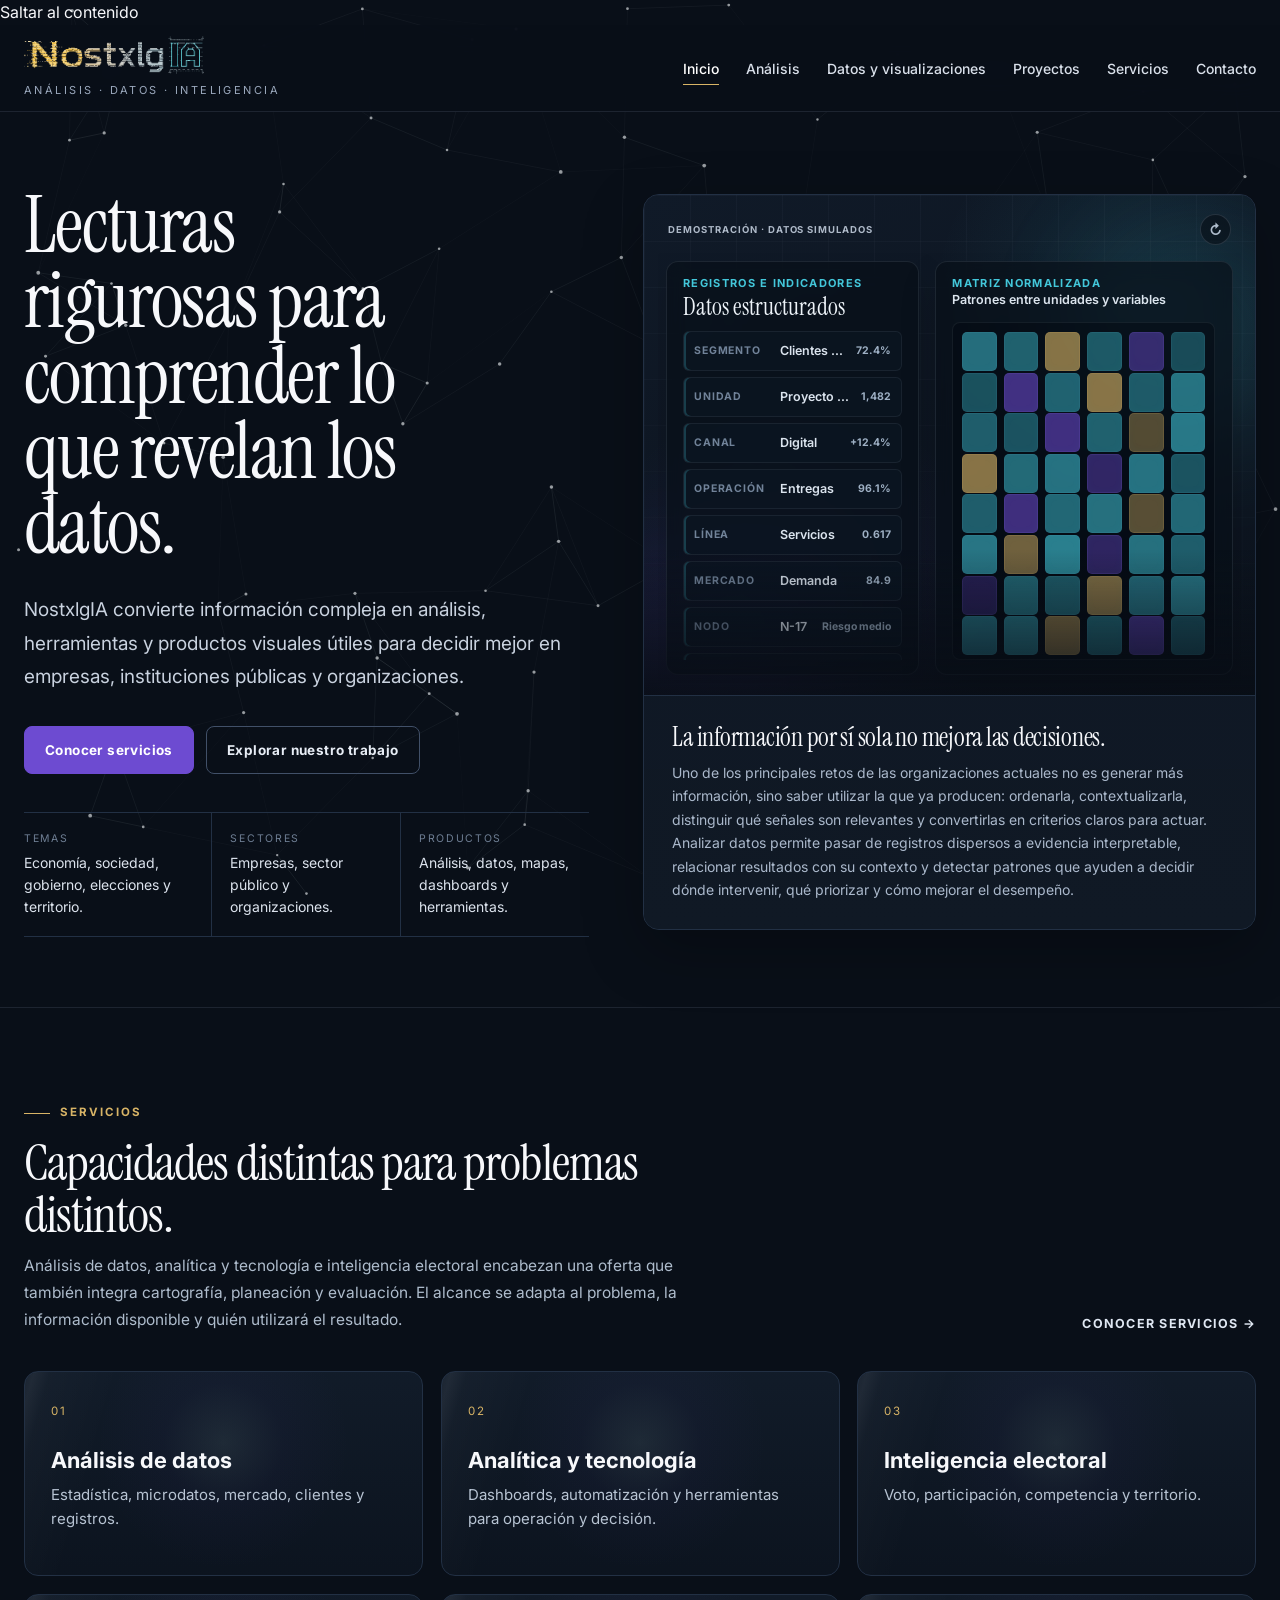
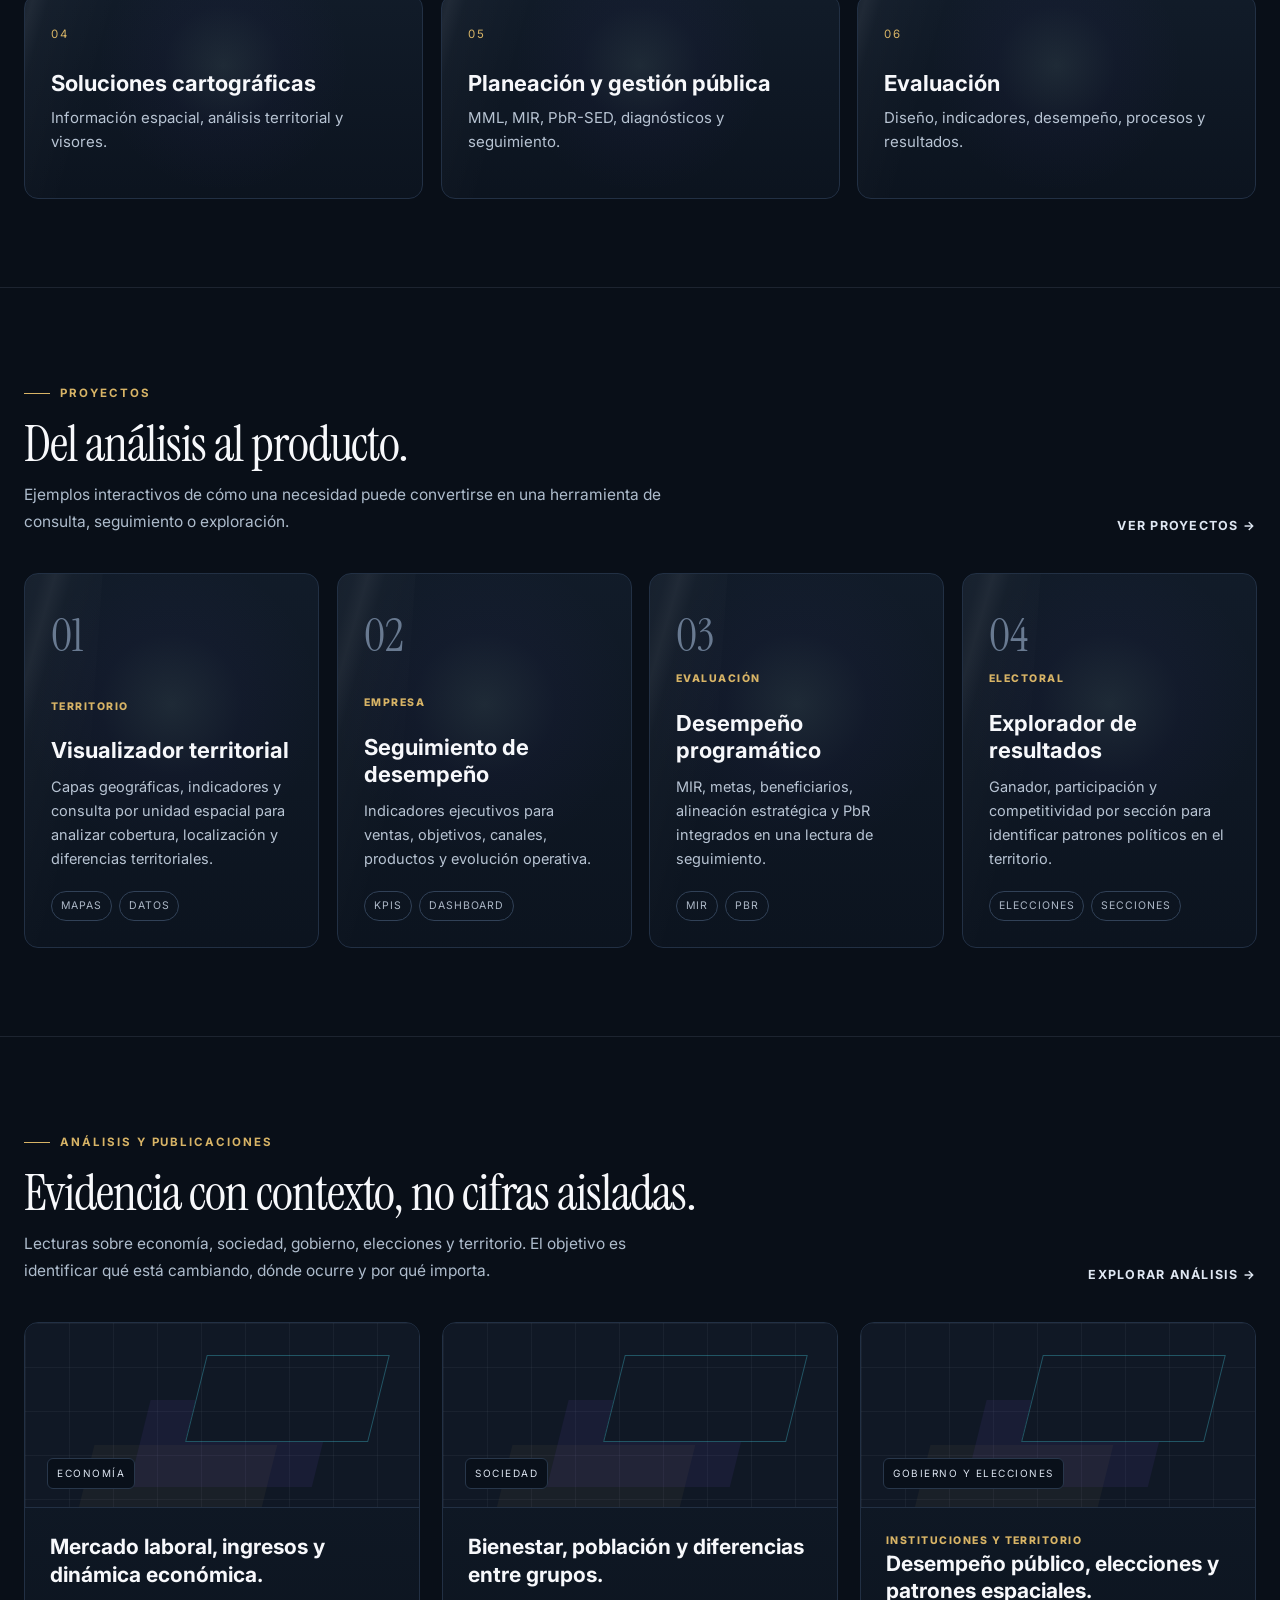
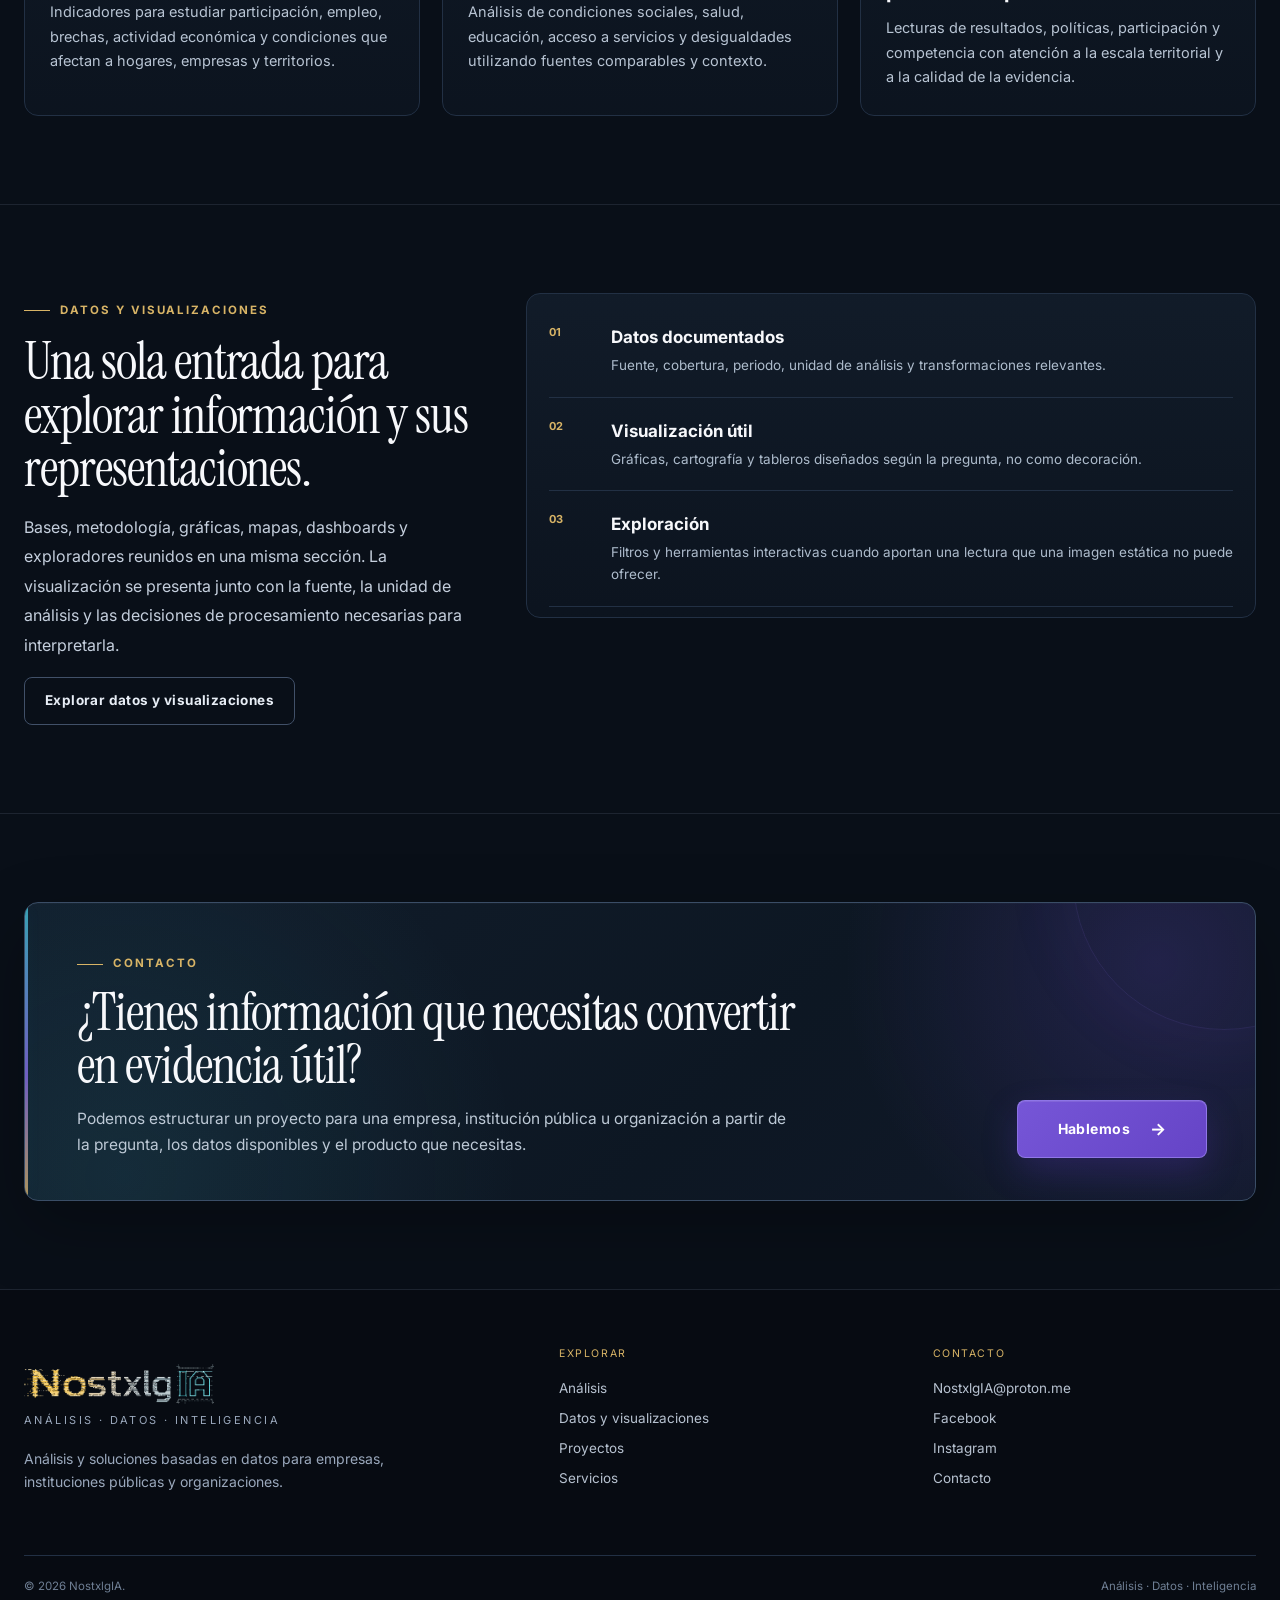
==== index.html @ e1fb4315 "a11y(site): incorpora enlace de salto y destino principal" ====
<!DOCTYPE html>
<html lang="es">
<head><script src="/assets/js/url-clean.js?v=20261102"></script>
<meta charset="utf-8"/>
<meta content="width=device-width,initial-scale=1" name="viewport"/>
<title>NostxlgIA — Análisis · Datos · Inteligencia</title><link rel="canonical" href="https://nostxlgia.com/"/>
<meta content="Análisis, datos, cartografía, evaluación y soluciones analíticas para empresas, instituciones y organizaciones." name="description"/>
<meta content="#090f18" name="theme-color"/>
<link href="assets/images/favicon.svg" rel="icon" type="image/svg+xml"/>
<link href="https://fonts.googleapis.com" rel="preconnect"/>
<link crossorigin="" href="https://fonts.gstatic.com" rel="preconnect"/>
<link href="https://fonts.googleapis.com/css2?family=Instrument+Serif:ital@0;1&amp;family=Inter:wght@400;500;600;700;800&amp;display=swap" rel="stylesheet"/>
<link href="assets/css/styles.css" rel="stylesheet"/>
<link href="assets/css/site-refinement.css" rel="stylesheet"/>
<link data-site-polish href="assets/css/site-polish.css?v=20260911-ab1" rel="stylesheet"/>
<link href="assets/css/home.css?v=20260911-home2" rel="stylesheet"/>
</head>
<body class="home-page"><a class="skip-link" href="#contenido">Saltar al contenido</a>
<header class="site-header"><div class="container header-inner">
<a aria-label="NostxlgIA, inicio" class="brand" href="./"><span class="brand-name">NostxlgIA</span><span class="brand-subtitle">Análisis · Datos · Inteligencia</span></a>
<button aria-expanded="false" aria-label="Abrir navegación" class="nav-toggle"><span></span><span></span><span></span></button>
<nav aria-label="Navegación principal" class="nav"><a class="active" href="./">Inicio</a><a href="analisis/">Análisis</a><a href="datos/">Datos y visualizaciones</a><a href="proyectos/">Proyectos</a><a href="servicios/">Servicios</a><a href="contacto/">Contacto</a></nav>
</div></header>
<main id="contenido">
<section class="section hero"><div class="container hero-grid">
<div>
<h1 class="display">Lecturas rigurosas para comprender lo que revelan los datos.</h1>
<p class="hero-lead">NostxlgIA convierte información compleja en análisis, herramientas y productos visuales útiles para decidir mejor en empresas, instituciones públicas y organizaciones.</p>
<div class="actions"><a class="btn btn-primary" href="servicios/">Conocer servicios</a><a class="btn btn-outline" href="proyectos/">Explorar nuestro trabajo</a></div>
<div class="meta-strip"><div class="meta-item"><div class="meta-label">Temas</div><div class="meta-value">Economía, sociedad, gobierno, elecciones y territorio.</div></div><div class="meta-item"><div class="meta-label">Sectores</div><div class="meta-value">Empresas, sector público y organizaciones.</div></div><div class="meta-item"><div class="meta-label">Productos</div><div class="meta-value">Análisis, datos, mapas, dashboards y herramientas.</div></div></div>
</div>
<div class="editorial-visual data-territory-visual hero-vnext" data-territory-visual data-phase="data">
<div class="visual-top territory-stage" role="group" aria-label="Visual interactivo: registros, análisis y territorio">
<div class="visual-grid-lines" aria-hidden="true"></div><div class="territory-glow territory-glow-cyan" aria-hidden="true"></div><div class="territory-glow territory-glow-purple" aria-hidden="true"></div>
<div class="territory-header"><div class="visual-kicker">Demostración · datos simulados</div><div class="territory-toolbar"><button class="territory-control" type="button" data-hero-replay aria-label="Reiniciar visual">↻</button></div></div>
<div class="territory-scene">
<section class="data-workbench scene-layer" data-scene="data" aria-label="Registros e indicadores" inert><div class="data-registers"><div class="data-phase-heading"><div><span class="data-phase-kicker">Registros e indicadores</span><strong>Datos estructurados</strong></div></div><div class="data-record-list" data-record-list></div></div><div class="data-matrix-panel"><div class="data-matrix-heading"><div><span>Matriz normalizada</span><strong>Patrones entre unidades y variables</strong></div></div><div class="data-matrix" data-matrix role="grid" aria-label="Matriz interactiva de datos"></div></div></section>
<section class="bars-scene scene-layer" data-scene="bars" aria-label="Comparación de indicadores" inert><div class="bars-chart" role="group" aria-label="Gráfica de barras interactiva"><div class="bars-grid" aria-hidden="true"></div><div class="bars-axis bars-axis-y" aria-hidden="true"></div><div class="bars-axis bars-axis-x" aria-hidden="true"></div><button class="chart-bar" type="button" tabindex="-1" style="--value:72.4"><span class="bar-fill"></span><span class="bar-cap"></span><span class="bar-label">Operación</span><span class="bar-tooltip"><strong></strong><em></em><small></small></span></button><button class="chart-bar" type="button" tabindex="-1" style="--value:58.1"><span class="bar-fill"></span><span class="bar-cap"></span><span class="bar-label">Comercial</span><span class="bar-tooltip"><strong></strong><em></em><small></small></span></button><button class="chart-bar" type="button" tabindex="-1" style="--value:84.9"><span class="bar-fill"></span><span class="bar-cap"></span><span class="bar-label">Servicios</span><span class="bar-tooltip"><strong></strong><em></em><small></small></span></button><button class="chart-bar" type="button" tabindex="-1" style="--value:46.2"><span class="bar-fill"></span><span class="bar-cap"></span><span class="bar-label">Digital</span><span class="bar-tooltip"><strong></strong><em></em><small></small></span></button><button class="chart-bar" type="button" tabindex="-1" style="--value:66.7"><span class="bar-fill"></span><span class="bar-cap"></span><span class="bar-label">Logística</span><span class="bar-tooltip"><strong></strong><em></em><small></small></span></button></div></section>
<svg class="analysis-svg scene-layer" data-scene="line" viewBox="0 0 680 360" role="img" aria-label="Tendencia de un indicador"><defs><filter id="trendGlow" x="-50%" y="-50%" width="200%" height="200%"><feGaussianBlur stdDeviation="3" result="blur"/><feMerge><feMergeNode in="blur"/><feMergeNode in="SourceGraphic"/></feMerge></filter></defs><g class="trend-grid" aria-hidden="true"><line x1="92" y1="286" x2="612" y2="286"/><line x1="92" y1="232" x2="612" y2="232"/><line x1="92" y1="178" x2="612" y2="178"/><line x1="92" y1="124" x2="612" y2="124"/></g><line class="chart-axis" x1="92" y1="300" x2="612" y2="300"/><line class="chart-axis" x1="92" y1="300" x2="92" y2="88"/><path class="analysis-trend" d="M108 264 C119.3 259.7 153.3 244.7 176 238 C198.7 231.3 221.3 230 244 224 C266.7 218 289.3 209.7 312 202 C334.7 194.3 357.3 188 380 178 C402.7 168 424.7 150.7 448 142 C471.3 133.3 493.7 132.7 520 126 C546.3 119.3 591.7 106 606 102"/><g class="trend-points"><circle class="analysis-dot" cx="108" cy="264" r="5"/><circle class="analysis-dot" cx="176" cy="238" r="4"/><circle class="analysis-dot" cx="244" cy="224" r="5"/><circle class="analysis-dot" cx="312" cy="202" r="4"/><circle class="analysis-dot" cx="380" cy="178" r="5"/><circle class="analysis-dot" cx="448" cy="142" r="4"/><circle class="analysis-dot" cx="520" cy="126" r="5"/><circle class="analysis-dot" cx="606" cy="102" r="4"/></g><text class="analysis-metric" x="538" y="84">+12.4%</text><text class="trend-label" x="104" y="324">T1</text><text class="trend-label" x="236" y="324">T2</text><text class="trend-label" x="372" y="324">T3</text><text class="trend-label" x="508" y="324">T4</text></svg>
<div class="city-scene scene-layer" data-scene="territory" data-city-canvas aria-label="Ciudad analítica generada"></div>
<div class="territory-stats scene-layer" data-scene="territory" aria-hidden="true"><div class="territory-stat" style="left:13%;top:27%"><strong>148</strong><span>unidades</span></div><div class="territory-stat territory-stat-alt" style="left:83%;top:23%"><strong>84.9%</strong><span>cobertura</span></div><div class="territory-stat" style="left:80%;top:55%"><strong>6</strong><span>zonas</span></div><div class="territory-stat territory-stat-alt" style="left:18%;top:66%"><strong>72.4</strong><span>índice</span></div><div class="territory-stat territory-stat-purple" style="left:57%;top:80%"><strong>3.4k</strong><span>registros</span></div></div>
</div></div>
<div class="visual-caption"><h3>La información por sí sola no mejora las decisiones.</h3><p>Uno de los principales retos de las organizaciones actuales no es generar más información, sino saber utilizar la que ya producen: ordenarla, contextualizarla, distinguir qué señales son relevantes y convertirlas en criterios claros para actuar. Analizar datos permite pasar de registros dispersos a evidencia interpretable, relacionar resultados con su contexto y detectar patrones que ayuden a decidir dónde intervenir, qué priorizar y cómo mejorar el desempeño.</p></div><div class="color-key"><div class="key-cyan">Datos</div><div class="key-purple">Análisis</div><div class="key-gold">Territorio</div></div>
</div></div></section>

<section class="section section-pad"><div class="container"><div class="section-head"><div class="section-head-copy"><span class="eyebrow">Servicios</span><h2 class="display">Capacidades distintas para problemas distintos.</h2><p>Análisis de datos, analítica y tecnología e inteligencia electoral encabezan una oferta que también integra cartografía, planeación y evaluación. El alcance se adapta al problema, la información disponible y quién utilizará el resultado.</p></div><a class="text-link" href="servicios/">Conocer servicios →</a></div><div class="services-preview"><a class="service-mini" href="servicios/#datos"><span class="service-no">01</span><h3>Análisis de datos</h3><p>Estadística, microdatos, mercado, clientes y registros.</p></a><a class="service-mini" href="servicios/#tecnologia"><span class="service-no">02</span><h3>Analítica y tecnología</h3><p>Dashboards, automatización y herramientas para operación y decisión.</p></a><a class="service-mini" href="servicios/#electoral"><span class="service-no">03</span><h3>Inteligencia electoral</h3><p>Voto, participación, competencia y territorio.</p></a><a class="service-mini" href="servicios/#cartografia"><span class="service-no">04</span><h3>Soluciones cartográficas</h3><p>Información espacial, análisis territorial y visores.</p></a><a class="service-mini" href="servicios/#planeacion"><span class="service-no">05</span><h3>Planeación y gestión pública</h3><p>MML, MIR, PbR-SED, diagnósticos y seguimiento.</p></a><a class="service-mini" href="servicios/#evaluacion"><span class="service-no">06</span><h3>Evaluación</h3><p>Diseño, indicadores, desempeño, procesos y resultados.</p></a></div></div></section>

<section class="section section-pad"><div class="container"><div class="section-head"><div class="section-head-copy"><span class="eyebrow">Proyectos</span><h2 class="display">Del análisis al producto.</h2><p>Ejemplos interactivos de cómo una necesidad puede convertirse en una herramienta de consulta, seguimiento o exploración.</p></div><a class="text-link" href="proyectos/">Ver proyectos →</a></div><div class="project-grid home-project-grid"><article class="card project-card"><div class="project-index">01</div><span class="category">Territorio</span><h3><a href="proyectos/#territorio" aria-label="Ver demostración: Visualizador territorial">Visualizador territorial</a></h3><p>Capas geográficas, indicadores y consulta por unidad espacial para analizar cobertura, localización y diferencias territoriales.</p><div class="tag-row"><span class="tag">Mapas</span><span class="tag">Datos</span></div></article><article class="card project-card"><div class="project-index">02</div><span class="category">Empresa</span><h3><a href="proyectos/#comercial" aria-label="Ver demostración: Seguimiento de desempeño">Seguimiento de desempeño</a></h3><p>Indicadores ejecutivos para ventas, objetivos, canales, productos y evolución operativa.</p><div class="tag-row"><span class="tag">KPIs</span><span class="tag">Dashboard</span></div></article><article class="card project-card"><div class="project-index">03</div><span class="category">Evaluación</span><h3><a href="proyectos/#evaluacion" aria-label="Ver demostración: Desempeño programático">Desempeño programático</a></h3><p>MIR, metas, beneficiarios, alineación estratégica y PbR integrados en una lectura de seguimiento.</p><div class="tag-row"><span class="tag">MIR</span><span class="tag">PbR</span></div></article><article class="card project-card"><div class="project-index">04</div><span class="category">Electoral</span><h3><a href="proyectos/#electoral" aria-label="Ver demostración: Explorador de resultados">Explorador de resultados</a></h3><p>Ganador, participación y competitividad por sección para identificar patrones políticos en el territorio.</p><div class="tag-row"><span class="tag">Elecciones</span><span class="tag">Secciones</span></div></article></div></div></section>

<section class="section section-pad"><div class="container"><div class="section-head"><div class="section-head-copy"><span class="eyebrow">Análisis y publicaciones</span><h2 class="display">Evidencia con contexto, no cifras aisladas.</h2><p>Lecturas sobre economía, sociedad, gobierno, elecciones y territorio. El objetivo es identificar qué está cambiando, dónde ocurre y por qué importa.</p></div><a class="text-link" href="analisis/">Explorar análisis →</a></div><div class="card-grid"><article class="card publication-card analysis-card"><div class="media-placeholder"><span class="media-label">Economía</span></div><div class="card-body"><h3 class="card-title">Mercado laboral, ingresos y dinámica económica.</h3><p class="card-copy">Indicadores para estudiar participación, empleo, brechas, actividad económica y condiciones que afectan a hogares, empresas y territorios.</p></div></article><article class="card publication-card analysis-card"><div class="media-placeholder"><span class="media-label">Sociedad</span></div><div class="card-body"><h3 class="card-title">Bienestar, población y diferencias entre grupos.</h3><p class="card-copy">Análisis de condiciones sociales, salud, educación, acceso a servicios y desigualdades utilizando fuentes comparables y contexto.</p></div></article><article class="card publication-card analysis-card"><div class="media-placeholder"><span class="media-label">Gobierno y elecciones</span></div><div class="card-body"><span class="category">Instituciones y territorio</span><h3 class="card-title">Desempeño público, elecciones y patrones espaciales.</h3><p class="card-copy">Lecturas de resultados, políticas, participación y competencia con atención a la escala territorial y a la calidad de la evidencia.</p></div></article></div></div></section>

<section class="section section-pad"><div class="container split-grid"><div><span class="eyebrow">Datos y visualizaciones</span><h2 class="display" style="font-size:52px;line-height:1.02;margin:16px 0 18px">Una sola entrada para explorar información y sus representaciones.</h2><p class="about-copy">Bases, metodología, gráficas, mapas, dashboards y exploradores reunidos en una misma sección. La visualización se presenta junto con la fuente, la unidad de análisis y las decisiones de procesamiento necesarias para interpretarla.</p><a class="btn btn-outline" href="datos/">Explorar datos y visualizaciones</a></div><div class="principles data-viz-principles"><div class="principle"><b>01</b><div><h3>Datos documentados</h3><p>Fuente, cobertura, periodo, unidad de análisis y transformaciones relevantes.</p></div></div><div class="principle"><b>02</b><div><h3>Visualización útil</h3><p>Gráficas, cartografía y tableros diseñados según la pregunta, no como decoración.</p></div></div><div class="principle"><b>03</b><div><h3>Exploración</h3><p>Filtros y herramientas interactivas cuando aportan una lectura que una imagen estática no puede ofrecer.</p></div></div></div></div></section>

<section class="section section-pad"><div class="container"><div class="cta"><div><span class="eyebrow">Contacto</span><h2 class="display">¿Tienes información que necesitas convertir en evidencia útil?</h2><p>Podemos estructurar un proyecto para una empresa, institución pública u organización a partir de la pregunta, los datos disponibles y el producto que necesitas.</p></div><a class="btn btn-primary" href="contacto/">Hablemos</a></div></div></section>
</main>
<footer class="site-footer"><div class="container"><div class="footer-grid"><div class="footer-brand"><a class="brand" href="./"><span class="brand-name">NostxlgIA</span><span class="brand-subtitle">Análisis · Datos · Inteligencia</span></a><p>Análisis y soluciones basadas en datos para empresas, instituciones públicas y organizaciones.</p></div><div><div class="footer-title">Explorar</div><div class="footer-links"><a href="analisis/">Análisis</a><a href="datos/">Datos y visualizaciones</a><a href="proyectos/">Proyectos</a><a href="servicios/">Servicios</a></div></div><div><div class="footer-title">Contacto</div><div class="footer-links"><a href="mailto:NostxlgIA@proton.me">NostxlgIA@proton.me</a><a href="https://www.facebook.com/nostxlgia" rel="noopener" target="_blank">Facebook</a><a href="https://www.instagram.com/nostxlgiamx/" rel="noopener" target="_blank">Instagram</a><a href="contacto/">Contacto</a></div></div></div><div class="footer-bottom"><span>© <span id="year">2026</span> NostxlgIA.</span><span>Análisis · Datos · Inteligencia</span></div></div></footer>
<script data-selection-rainbow="true" src="assets/js/selection-rainbow.js?v=20260911-home2"></script><script data-ambient-network="true" src="assets/js/ambient-network.js?v=20261013-native-click-v1"></script><script data-card-depth="true" src="assets/js/card-depth.js?v=20260911-home2"></script><script src="assets/js/main.js?v=20260911-home2"></script><script src="assets/js/city-scene.js?v=20260913-territory-center"></script><script src="assets/js/hero-visual.js?v=20260911-home2"></script><script>document.getElementById('year').textContent=new Date().getFullYear();</script>
</body></html>
---- assets/css/styles.css ----
:root{
  --bg:#090f18;
  --bg-2:#0d1521;
  --surface:#101925;
  --surface-2:#131f2e;
  --line:#223044;
  --line-soft:rgba(148,163,184,.15);
  --text:#f7f8fb;
  --muted:#9aa8bc;
  --muted-2:#6f7f94;
  --purple:#6d4bd1;
  --purple-2:#8a6fea;
  --cyan:#43c7da;
  --gold:#d8b466;
  --content:1240px;
  --radius:14px;
  --shadow:0 20px 60px rgba(0,0,0,.26);
}
*{box-sizing:border-box}
html{scroll-behavior:smooth}
body{margin:0;background:var(--bg);color:var(--text);font-family:Inter,system-ui,-apple-system,BlinkMacSystemFont,"Segoe UI",sans-serif;line-height:1.55;-webkit-font-smoothing:antialiased}
img{max-width:100%;display:block}
a{color:inherit;text-decoration:none}
button,input,textarea,select{font:inherit}
button{color:inherit}
::selection{background:rgba(109,75,209,.55);color:#fff}
.container{width:min(var(--content),calc(100% - 48px));margin-inline:auto}
.site-header{position:sticky;top:0;z-index:50;background:rgba(9,15,24,.92);backdrop-filter:blur(16px);border-bottom:1px solid var(--line-soft)}
.header-inner{min-height:86px;display:flex;align-items:center;justify-content:space-between;gap:32px}
.brand{display:inline-flex;flex-direction:column;gap:2px;flex-shrink:0}
.brand-name{font-size:25px;font-weight:800;letter-spacing:.16em;line-height:1;color:#fff}
.brand-subtitle{font-size:11px;text-transform:uppercase;letter-spacing:.22em;color:var(--muted);margin-top:6px}
.nav{display:flex;align-items:center;gap:27px;font-size:14px;font-weight:500;color:#d9e0ea}
.nav a{position:relative;padding:31px 0 28px}
.nav a:after{content:"";position:absolute;left:0;right:100%;bottom:23px;height:1px;background:var(--gold);transition:right .2s ease}
.nav a:hover,.nav a.active{color:#fff}
.nav a:hover:after,.nav a.active:after{right:0}
.nav-toggle{display:none;border:1px solid var(--line);background:var(--surface);border-radius:8px;padding:9px 11px;cursor:pointer}
.nav-toggle span{display:block;width:20px;height:1px;background:#fff;margin:4px 0}
main{overflow:hidden}
.section{border-bottom:1px solid var(--line-soft)}
.section-pad{padding:88px 0}
.hero{padding:76px 0 70px}
.hero-grid{display:grid;grid-template-columns:minmax(0,.96fr) minmax(470px,1.04fr);gap:54px;align-items:center}
.eyebrow{display:inline-flex;align-items:center;gap:10px;font-size:11px;font-weight:700;letter-spacing:.21em;text-transform:uppercase;color:var(--gold)}
.eyebrow:before{content:"";width:26px;height:1px;background:currentColor}
h1,h2,h3,p{margin-top:0}
.display{font-family:"Instrument Serif",Georgia,serif;font-weight:400;letter-spacing:-.02em}
.hero h1{font-size:clamp(56px,6.2vw,92px);line-height:.95;max-width:10.7ch;margin:0 0 28px}
.hero-lead{font-size:19px;line-height:1.78;color:#c9d2df;max-width:680px;margin-bottom:32px}
.actions{display:flex;flex-wrap:wrap;gap:12px;margin-bottom:38px}
.btn{display:inline-flex;align-items:center;justify-content:center;gap:10px;min-height:46px;padding:0 19px;border-radius:8px;border:1px solid transparent;font-size:13px;font-weight:700;letter-spacing:.03em;transition:.2s ease}
.btn-primary{background:var(--purple);border-color:var(--purple);color:#fff}
.btn-primary:hover{background:var(--purple-2);transform:translateY(-1px)}
.btn-outline{border-color:#415068;color:#e7edf5;background:transparent}
.btn-outline:hover{border-color:#6a7890;background:#111b29}
.meta-strip{display:grid;grid-template-columns:repeat(3,1fr);border-top:1px solid var(--line);border-bottom:1px solid var(--line)}
.meta-item{padding:18px 18px 18px 0;border-right:1px solid var(--line)}
.meta-item+ .meta-item{padding-left:18px}
.meta-item:last-child{border-right:0}
.meta-label{font-size:10px;color:var(--muted-2);text-transform:uppercase;letter-spacing:.16em;margin-bottom:5px}
.meta-value{font-size:13px;color:#dce3ed}
.editorial-visual{position:relative;border:1px solid var(--line);background:var(--surface);border-radius:16px;box-shadow:var(--shadow);overflow:hidden}
.visual-top{height:370px;padding:34px;position:relative;background:linear-gradient(145deg,#111b29,#0b111b)}
.visual-grid-lines{position:absolute;inset:0;background-image:linear-gradient(rgba(148,163,184,.07) 1px,transparent 1px),linear-gradient(90deg,rgba(148,163,184,.07) 1px,transparent 1px);background-size:52px 52px;mask-image:linear-gradient(to bottom,rgba(0,0,0,.92),transparent)}
.chart-bars{position:absolute;left:42px;right:42px;bottom:38px;height:220px;display:flex;align-items:flex-end;gap:10px}
.chart-bars i{display:block;flex:1;min-width:10px;border:1px solid rgba(255,255,255,.11);background:#172335}
.chart-bars i:nth-child(3n+1){background:rgba(109,75,209,.68)}
.chart-bars i:nth-child(4n){background:rgba(67,199,218,.48)}
.chart-bars i:nth-child(5n){background:rgba(216,180,102,.43)}
.chart-line{position:absolute;left:28px;right:28px;top:82px;height:130px}
.chart-line svg{width:100%;height:100%}
.visual-kicker{position:relative;z-index:2;font-size:10px;letter-spacing:.18em;text-transform:uppercase;color:#aeb9c8}
.visual-number{position:relative;z-index:2;font-family:"Instrument Serif",Georgia,serif;font-size:53px;line-height:1;margin-top:8px}
.visual-caption{padding:24px 26px 27px;border-top:1px solid var(--line)}
.visual-caption h3{font-size:19px;line-height:1.35;margin-bottom:8px}
.visual-caption p{font-size:13px;color:var(--muted);margin:0}
.color-key{display:grid;grid-template-columns:repeat(3,1fr);border-top:1px solid var(--line)}
.color-key div{padding:13px 17px;font-size:10px;text-transform:uppercase;letter-spacing:.16em;color:var(--muted);border-right:1px solid var(--line)}
.color-key div:last-child{border-right:0}.key-purple:before,.key-cyan:before,.key-gold:before{content:"";display:inline-block;width:18px;height:2px;margin-right:8px;vertical-align:middle}.key-purple:before{background:var(--purple)}.key-cyan:before{background:var(--cyan)}.key-gold:before{background:var(--gold)}
.section-head{display:flex;justify-content:space-between;align-items:end;gap:40px;margin-bottom:38px}
.section-head-copy{max-width:760px}.section-head h2{font-size:clamp(36px,4vw,55px);line-height:1.02;margin:15px 0 12px}.section-head p{color:var(--muted);max-width:660px;margin:0}
.text-link{font-size:12px;font-weight:700;text-transform:uppercase;letter-spacing:.12em;color:#dfe7f2;white-space:nowrap}.text-link:hover{color:var(--gold)}
.feature-grid{display:grid;grid-template-columns:minmax(0,1.28fr) minmax(330px,.72fr);gap:24px}
.card{border:1px solid var(--line);background:var(--surface);border-radius:var(--radius);overflow:hidden;transition:transform .2s ease,border-color .2s ease,background .2s ease}.card:hover{transform:translateY(-3px);border-color:#35455d;background:#111c2a}
.feature-card{min-height:520px;display:grid;grid-template-rows:265px 1fr}
.media-placeholder{position:relative;overflow:hidden;background:#101825;border-bottom:1px solid var(--line)}
.media-placeholder:before{content:"";position:absolute;inset:0;background-image:linear-gradient(rgba(148,163,184,.07) 1px,transparent 1px),linear-gradient(90deg,rgba(148,163,184,.07) 1px,transparent 1px);background-size:44px 44px}
.media-placeholder:after{content:"";position:absolute;width:46%;height:46%;right:10%;top:17%;border:1px solid rgba(67,199,218,.35);transform:skew(-14deg);box-shadow:-45px 45px 0 rgba(109,75,209,.09),-90px 90px 0 rgba(216,180,102,.05)}
.media-label{position:absolute;left:22px;bottom:18px;z-index:2;font-size:10px;letter-spacing:.15em;text-transform:uppercase;color:#dbe3ef;background:#09101a;border:1px solid #28374b;padding:7px 9px;border-radius:6px}
.card-body{padding:25px}.card-meta{display:flex;justify-content:space-between;gap:16px;align-items:center;margin-bottom:15px}.category{font-size:10px;text-transform:uppercase;letter-spacing:.17em;font-weight:800;color:var(--gold)}.date{font-size:10px;text-transform:uppercase;letter-spacing:.12em;color:var(--muted-2)}
.card-title{font-size:23px;line-height:1.25;margin-bottom:12px}.card-copy{font-size:14px;color:var(--muted);line-height:1.7}.card-link{display:inline-block;margin-top:14px;font-size:12px;font-weight:700;color:#eaf0f8}.card-link:hover{color:var(--cyan)}
.side-list{display:grid;gap:24px}.side-card{display:grid;grid-template-columns:140px 1fr;min-height:248px}.side-card .media-placeholder{border-bottom:0;border-right:1px solid var(--line)}.side-card .card-body{padding:20px}.side-card .card-title{font-size:18px}
.card-grid{display:grid;grid-template-columns:repeat(3,1fr);gap:22px}.publication-card .media-placeholder{height:185px}.publication-card .card-title{font-size:19px}
.split-grid{display:grid;grid-template-columns:.76fr 1.24fr;gap:54px;align-items:start}
.list-clean{list-style:none;padding:0;margin:26px 0 0;border-top:1px solid var(--line)}.list-clean li{display:flex;align-items:center;justify-content:space-between;gap:20px;padding:16px 0;border-bottom:1px solid var(--line);font-size:13px;color:#d8e1ed}.list-clean span:last-child{color:var(--muted-2);font-size:11px}
.chart-panel{border:1px solid var(--line);border-radius:var(--radius);background:var(--surface);padding:28px}.chart-head{display:flex;justify-content:space-between;align-items:start;gap:30px;margin-bottom:24px}.chart-head h3{font-size:22px;margin-bottom:5px}.chart-head p{font-size:13px;color:var(--muted);margin:0}.chart-area{height:300px;position:relative;border-top:1px solid var(--line);border-bottom:1px solid var(--line);background-image:linear-gradient(rgba(148,163,184,.06) 1px,transparent 1px);background-size:100% 48px}.chart-area svg{position:absolute;inset:25px 18px;width:calc(100% - 36px);height:calc(100% - 50px)}
.project-grid{display:grid;grid-template-columns:repeat(3,1fr);gap:22px}.project-card{padding:26px;min-height:310px;display:flex;flex-direction:column}.project-index{font-family:"Instrument Serif",Georgia,serif;font-size:42px;color:#54637a;margin-bottom:auto}.project-card h3{font-size:20px;margin:25px 0 10px}.project-card p{font-size:13px;color:var(--muted);margin-bottom:20px}.tag-row{display:flex;gap:7px;flex-wrap:wrap}.tag{font-size:9px;letter-spacing:.13em;text-transform:uppercase;border:1px solid #314157;color:#aeb9c8;border-radius:999px;padding:6px 8px}
.services-preview{display:grid;grid-template-columns:repeat(3,1fr);border-top:1px solid var(--line);border-left:1px solid var(--line)}.service-mini{padding:27px;border-right:1px solid var(--line);border-bottom:1px solid var(--line);min-height:205px}.service-mini .service-no{font-size:10px;color:var(--gold);letter-spacing:.15em}.service-mini h3{font-size:18px;margin:36px 0 9px}.service-mini p{font-size:12px;color:var(--muted);margin:0}
.about-grid{display:grid;grid-template-columns:1fr 1fr;gap:64px;align-items:start}.about-grid h2{font-size:48px;line-height:1.05;margin:15px 0}.about-copy{color:#c5cfdd;font-size:16px;line-height:1.85}.principles{display:grid;gap:0;border-top:1px solid var(--line)}.principle{padding:18px 0;border-bottom:1px solid var(--line);display:grid;grid-template-columns:40px 1fr;gap:18px}.principle b{color:var(--gold);font-size:11px}.principle h3{font-size:16px;margin-bottom:4px}.principle p{font-size:12px;color:var(--muted);margin:0}
.cta{display:flex;align-items:center;justify-content:space-between;gap:50px;padding:44px;border:1px solid var(--line);background:var(--surface);border-radius:var(--radius)}.cta h2{font-size:42px;line-height:1;margin:0 0 10px}.cta p{margin:0;color:var(--muted);max-width:650px}
.site-footer{padding:56px 0 30px;background:#070b12}.footer-grid{display:grid;grid-template-columns:1.2fr .8fr .8fr;gap:50px}.footer-brand p{color:var(--muted);font-size:13px;max-width:420px;margin-top:18px}.footer-title{font-size:10px;text-transform:uppercase;letter-spacing:.15em;color:var(--gold);margin-bottom:16px}.footer-links{display:grid;gap:9px;font-size:13px;color:#b7c2d0}.footer-links a:hover{color:#fff}.footer-bottom{margin-top:48px;padding-top:22px;border-top:1px solid var(--line);display:flex;justify-content:space-between;gap:30px;color:var(--muted-2);font-size:11px}
.page-hero{padding:70px 0 60px;border-bottom:1px solid var(--line-soft)}.page-hero-grid{display:grid;grid-template-columns:1.15fr .85fr;gap:70px;align-items:end}.page-hero h1{font-size:clamp(50px,6vw,78px);line-height:.97;margin:18px 0}.page-hero p{color:#c8d1df;font-size:17px;line-height:1.8;max-width:690px}.page-aside{border-left:1px solid var(--line);padding-left:28px;color:var(--muted);font-size:13px}.page-aside strong{display:block;color:#fff;font-size:12px;margin-bottom:8px;letter-spacing:.08em;text-transform:uppercase}
.filter-row{display:flex;flex-wrap:wrap;gap:8px;margin-bottom:30px}.filter-chip{border:1px solid var(--line);background:transparent;color:#aeb8c6;padding:8px 11px;border-radius:999px;font-size:11px}.filter-chip.active{background:#172235;color:#fff;border-color:#40506a}
.dataset-grid{display:grid;grid-template-columns:repeat(2,1fr);gap:22px}.dataset-card{padding:25px;display:grid;grid-template-columns:44px 1fr;gap:18px}.dataset-icon{width:44px;height:44px;border:1px solid #35455e;border-radius:9px;display:grid;place-items:center;color:var(--cyan);font-weight:800}.dataset-card h3{font-size:18px;margin-bottom:7px}.dataset-card p{font-size:13px;color:var(--muted);margin:0}.dataset-meta{display:flex;gap:12px;flex-wrap:wrap;margin-top:14px;font-size:10px;text-transform:uppercase;letter-spacing:.11em;color:var(--muted-2)}
.viz-grid{display:grid;grid-template-columns:repeat(2,1fr);gap:22px}.viz-card{padding:0}.viz-card .chart-area{height:250px;border:0;border-bottom:1px solid var(--line)}.viz-card .card-body{padding:22px}.map-placeholder{height:250px;position:relative;background:#0d1622;border-bottom:1px solid var(--line);overflow:hidden}.map-placeholder:before{content:"";position:absolute;inset:-30px;background-image:linear-gradient(38deg,transparent 45%,rgba(67,199,218,.18) 45%,rgba(67,199,218,.18) 47%,transparent 47%),linear-gradient(-27deg,transparent 44%,rgba(109,75,209,.17) 44%,rgba(109,75,209,.17) 46%,transparent 46%);background-size:80px 80px}.map-placeholder:after{content:"";position:absolute;width:14px;height:14px;border:2px solid var(--gold);border-radius:50%;left:58%;top:42%;box-shadow:78px -38px 0 -3px var(--cyan),-110px 40px 0 -3px var(--purple)}
.projects-list{display:grid;gap:22px}.project-feature{display:grid;grid-template-columns:.72fr 1.28fr;min-height:360px}.project-visual{position:relative;border-right:1px solid var(--line);background:#0d1520;overflow:hidden}.project-visual:before{content:"";position:absolute;inset:0;background-image:radial-gradient(circle at 22% 34%,rgba(109,75,209,.4) 0 3px,transparent 4px),radial-gradient(circle at 63% 61%,rgba(67,199,218,.4) 0 3px,transparent 4px),radial-gradient(circle at 77% 24%,rgba(216,180,102,.4) 0 3px,transparent 4px),linear-gradient(rgba(148,163,184,.05) 1px,transparent 1px),linear-gradient(90deg,rgba(148,163,184,.05) 1px,transparent 1px);background-size:auto,auto,auto,38px 38px,38px 38px}.project-feature .card-body{padding:34px;display:flex;flex-direction:column;justify-content:center}.project-feature .card-title{font-size:31px}
.service-family{padding:0;overflow:hidden;margin-bottom:28px}.service-family-head{display:grid;grid-template-columns:170px 1fr;gap:34px;padding:30px 32px;border-bottom:1px solid var(--line)}.service-family-no{font-family:"Instrument Serif",Georgia,serif;font-size:54px;color:#536277}.service-family-head h2{font-size:29px;margin-bottom:10px}.service-family-head p{color:var(--muted);margin:0;max-width:850px}.subservices{display:grid;grid-template-columns:repeat(2,1fr)}.subservice{padding:25px 30px;border-right:1px solid var(--line);border-bottom:1px solid var(--line);min-height:190px}.subservice:nth-child(2n){border-right:0}.subservice h3{font-size:17px;margin-bottom:10px}.subservice p{font-size:13px;color:var(--muted);margin:0;line-height:1.7}
.contact-grid{display:grid;grid-template-columns:.8fr 1.2fr;gap:64px}.contact-cards{display:grid;gap:12px;margin-top:30px}.contact-card{border-top:1px solid var(--line);padding:17px 0}.contact-card small{display:block;font-size:9px;text-transform:uppercase;letter-spacing:.15em;color:var(--muted-2);margin-bottom:4px}.contact-card a{font-size:14px;color:#e4ebf5}.contact-card a:hover{color:var(--gold)}
.contact-form{border:1px solid var(--line);background:var(--surface);border-radius:var(--radius);padding:28px}.form-grid{display:grid;grid-template-columns:1fr 1fr;gap:16px}.field{display:grid;gap:7px}.field.full{grid-column:1/-1}.field label{font-size:10px;text-transform:uppercase;letter-spacing:.13em;color:var(--muted)}.field input,.field textarea,.field select{width:100%;border:1px solid #2c3a50;background:#0b121c;color:#f6f8fb;border-radius:8px;padding:12px 13px;outline:none}.field input:focus,.field textarea:focus,.field select:focus{border-color:var(--purple)}.field textarea{min-height:150px;resize:vertical}.form-note{font-size:11px;color:var(--muted-2);margin-top:12px}.form-status{font-size:12px;color:var(--cyan);min-height:18px;margin-top:12px}
.not-found{min-height:70vh;display:grid;place-items:center;text-align:center;padding:80px 24px}.not-found .code{font-family:"Instrument Serif",Georgia,serif;font-size:100px;color:#536277;line-height:1}.not-found h1{font-size:32px;margin:14px 0}.not-found p{color:var(--muted)}
@media (max-width:1050px){.nav{gap:16px;font-size:13px}.hero-grid{grid-template-columns:1fr 1fr;gap:38px}.card-grid,.project-grid,.services-preview{grid-template-columns:repeat(2,1fr)}.feature-grid{grid-template-columns:1fr}.side-list{grid-template-columns:repeat(2,1fr)}.side-card{grid-template-columns:1fr}.side-card .media-placeholder{height:170px;border-right:0;border-bottom:1px solid var(--line)}.split-grid{grid-template-columns:1fr}.about-grid{gap:42px}.service-family-head{grid-template-columns:110px 1fr}}
@media (max-width:860px){.container{width:min(var(--content),calc(100% - 36px))}.header-inner{min-height:72px}.nav-toggle{display:block}.nav{display:none;position:absolute;top:72px;left:18px;right:18px;background:#0d1521;border:1px solid var(--line);border-radius:10px;padding:10px;box-shadow:var(--shadow);flex-direction:column;align-items:stretch;gap:0}.nav.open{display:flex}.nav a{padding:12px 13px}.nav a:after{display:none}.hero{padding-top:56px}.hero-grid,.page-hero-grid,.contact-grid{grid-template-columns:1fr}.editorial-visual{max-width:700px}.meta-strip{grid-template-columns:1fr}.meta-item{border-right:0;border-bottom:1px solid var(--line);padding:14px 0}.meta-item+ .meta-item{padding-left:0}.meta-item:last-child{border-bottom:0}.section-pad{padding:68px 0}.card-grid,.project-grid,.dataset-grid,.viz-grid{grid-template-columns:1fr 1fr}.about-grid{grid-template-columns:1fr}.cta{align-items:flex-start;flex-direction:column}.footer-grid{grid-template-columns:1fr 1fr}.footer-brand{grid-column:1/-1}.project-feature{grid-template-columns:1fr}.project-visual{height:230px;border-right:0;border-bottom:1px solid var(--line)}.page-aside{border-left:0;border-top:1px solid var(--line);padding:22px 0 0}.service-family-head{grid-template-columns:1fr;gap:5px}.service-family-no{font-size:40px}.subservices{grid-template-columns:1fr}.subservice{border-right:0}.form-grid{grid-template-columns:1fr}}
@media (max-width:600px){.container{width:calc(100% - 30px)}.brand-name{font-size:21px}.brand-subtitle{font-size:9px}.hero h1{font-size:49px}.hero-lead{font-size:16px}.visual-top{height:310px;padding:26px}.visual-number{font-size:44px}.chart-bars{left:26px;right:26px}.section-pad{padding:56px 0}.section-head{align-items:flex-start;flex-direction:column;gap:16px}.section-head h2,.about-grid h2{font-size:37px}.card-grid,.project-grid,.services-preview,.dataset-grid,.viz-grid{grid-template-columns:1fr}.side-list{grid-template-columns:1fr}.feature-card{grid-template-rows:210px 1fr;min-height:0}.publication-card .media-placeholder{height:165px}.chart-panel{padding:20px}.chart-area{height:240px}.footer-grid{grid-template-columns:1fr}.footer-brand{grid-column:auto}.footer-bottom{flex-direction:column}.cta{padding:28px}.cta h2{font-size:34px}.page-hero{padding:54px 0 46px}.page-hero h1{font-size:50px}.service-family-head{padding:24px}.subservice{padding:22px}.contact-form{padding:20px}}

/* ==========================================================================
   NostxlgIA — HERO ÚNICO / vNext
   Registros interactivos · comparación · tendencia · ciudad analítica
   ========================================================================== */
.data-territory-visual{isolation:isolate;display:flex;flex-direction:column}
.data-territory-visual .visual-top{height:448px;padding:0;position:relative;background:radial-gradient(circle at 78% 20%,rgba(67,199,218,.10),transparent 30%),radial-gradient(circle at 24% 82%,rgba(109,75,209,.11),transparent 34%),linear-gradient(160deg,#101a28 0%,#0b121c 100%)}
.territory-stage{position:relative;overflow:hidden;perspective:1100px}
.territory-stage:after{content:"";position:absolute;left:0;right:0;bottom:0;height:29%;background:linear-gradient(to top,rgba(8,13,21,.84),transparent);pointer-events:none;z-index:3}
.data-territory-visual .visual-grid-lines{position:absolute;inset:0;background-image:linear-gradient(rgba(148,163,184,.06) 1px,transparent 1px),linear-gradient(90deg,rgba(148,163,184,.06) 1px,transparent 1px);background-size:46px 46px;mask-image:linear-gradient(to bottom,rgba(0,0,0,.94),rgba(0,0,0,.25) 80%,transparent);opacity:.9;pointer-events:none}
.territory-glow{position:absolute;width:230px;height:230px;border-radius:50%;filter:blur(58px);opacity:.12;pointer-events:none}
.territory-glow-cyan{right:-60px;top:22px;background:var(--cyan)}
.territory-glow-purple{left:-80px;bottom:-90px;background:var(--purple)}
.territory-header{position:absolute;z-index:25;left:24px;right:24px;top:18px;display:flex;justify-content:space-between;align-items:center;gap:16px}
.visual-kicker{font-size:10px;font-weight:700;letter-spacing:.18em;text-transform:uppercase;color:#c4cedb}
.territory-toolbar{display:flex;align-items:center;gap:9px}
.territory-control{appearance:none;border:1px solid rgba(148,163,184,.22);background:rgba(7,12,19,.62);color:#c8d3df;border-radius:999px;font:700 9px/1 Inter,system-ui,sans-serif;letter-spacing:.12em;text-transform:uppercase;min-width:32px;height:30px;padding:0 10px;display:inline-flex;align-items:center;justify-content:center;cursor:pointer;transition:background .18s ease,border-color .18s ease,color .18s ease,transform .18s ease}
.territory-control:hover,.territory-control:focus-visible{background:rgba(15,24,36,.94);border-color:rgba(67,199,218,.48);color:#fff;outline:0;transform:translateY(-1px)}
.territory-control[disabled]{opacity:.42;cursor:default;pointer-events:none}
.territory-control-wide{min-width:74px}
.territory-step{display:flex;align-items:center;gap:7px;max-width:160px;padding:6px 10px;border:1px solid rgba(148,163,184,.20);border-radius:999px;background:rgba(7,12,19,.58);backdrop-filter:blur(8px);font-size:8px;font-weight:700;letter-spacing:.13em;text-transform:uppercase;color:#aeb9c8;white-space:nowrap;overflow:hidden;text-overflow:ellipsis}
.territory-step-dot{flex:0 0 auto;width:5px;height:5px;border-radius:50%;background:var(--cyan);box-shadow:0 0 0 4px rgba(67,199,218,.08),0 0 16px rgba(67,199,218,.7)}
.data-territory-visual[data-paused="true"] .territory-step-dot{background:var(--gold);box-shadow:0 0 0 4px rgba(216,180,102,.08),0 0 16px rgba(216,180,102,.48)}

.territory-scene{--rx:0deg;--ry:0deg;position:absolute;inset:58px 10px 14px;z-index:2;overflow:hidden;transform-style:preserve-3d;transform:perspective(1000px) rotateX(var(--rx)) rotateY(var(--ry));transition:transform .28s ease-out;will-change:transform}
.scene-layer{position:absolute;inset:0;opacity:0;visibility:hidden;pointer-events:none;transform:translateY(9px) scale(.988);transition:opacity .42s ease,transform .6s cubic-bezier(.2,.76,.2,1),visibility 0s linear .45s}
.data-territory-visual[data-phase="data"] [data-scene="data"],
.data-territory-visual[data-phase="bars"] [data-scene="bars"],
.data-territory-visual[data-phase="line"] [data-scene="line"],
.data-territory-visual[data-phase="territory"] [data-scene="territory"]{opacity:1;visibility:visible;transform:translateY(0) scale(1);pointer-events:auto;transition-delay:0s}

/* ---- Registros + matriz viva ---- */
.data-workbench{display:grid;grid-template-columns:minmax(0,.92fr) minmax(205px,1.08fr);grid-template-rows:minmax(0,1fr);gap:16px;padding:16px 18px 18px;align-items:stretch;height:100%;min-height:0}
.data-registers,.data-matrix-panel{min-width:0;min-height:0;height:100%;overflow:hidden;border:1px solid rgba(148,163,184,.14);border-radius:11px;background:linear-gradient(180deg,rgba(8,15,24,.78),rgba(6,11,18,.58));box-shadow:0 18px 36px rgba(0,0,0,.15);backdrop-filter:blur(9px)}
.data-registers{padding:13px 12px 11px;display:flex;flex-direction:column}
.data-phase-heading,.data-matrix-heading{display:flex;align-items:flex-start;justify-content:space-between;gap:10px}
.data-phase-heading>div,.data-matrix-heading>div{display:grid;gap:3px}
.data-phase-kicker,.data-matrix-heading span{font:700 7px/1 Inter,system-ui,sans-serif;letter-spacing:.16em;text-transform:uppercase;color:var(--cyan)}
.data-phase-heading strong{font:500 17px/1.06 "Instrument Serif",Georgia,serif;color:#edf3f8}
.data-sample{font:600 7px/1 Inter,system-ui,sans-serif;letter-spacing:.08em;text-transform:uppercase;color:#8294a8;padding:5px 7px;border:1px solid rgba(148,163,184,.12);border-radius:999px;white-space:nowrap;transition:color .18s ease,border-color .18s ease,background .18s ease,transform .18s ease}.data-sample.is-updating{color:#dcebf2;border-color:rgba(67,199,218,.35);background:rgba(67,199,218,.06);transform:translateY(-1px)}
.data-record-list{display:grid;flex:1;gap:4px;margin-top:9px;min-height:0;overflow:hidden;align-content:start}
.data-record{appearance:none;width:100%;min-height:27px;display:grid;grid-template-columns:50px minmax(0,1fr) auto;align-items:center;gap:7px;padding:4px 7px;border:1px solid rgba(148,163,184,.11);border-radius:6px;background:rgba(13,23,35,.68);box-shadow:inset 2px 0 0 rgba(67,199,218,.24);color:inherit;text-align:left;cursor:pointer;opacity:1;transform:none;transition:border-color .18s ease,background .18s ease,box-shadow .18s ease,opacity .18s ease,filter .18s ease}
.data-record span{font:700 6px/1 Inter,system-ui,sans-serif;letter-spacing:.13em;text-transform:uppercase;color:#718399}
.data-record strong{overflow:hidden;text-overflow:ellipsis;white-space:nowrap;font:600 8px/1.1 Inter,system-ui,sans-serif;color:#dbe4ee}
.data-record em{font:700 7px/1 Inter,system-ui,sans-serif;font-style:normal;color:#9eb0c4;white-space:nowrap}
.data-record:hover,.data-record:focus-visible,.data-record.is-active{outline:0;border-color:rgba(67,199,218,.46);background:rgba(18,34,48,.92);box-shadow:inset 3px 0 0 var(--cyan),0 0 18px rgba(67,199,218,.08)}

.data-matrix-panel{padding:14px 13px 12px;display:flex;flex-direction:column}
.data-matrix-heading strong{font:600 9px/1.2 Inter,system-ui,sans-serif;color:#dce5ee}
.data-matrix-heading small{display:flex;align-items:center;gap:5px;font:600 6px/1 Inter,system-ui,sans-serif;letter-spacing:.08em;text-transform:uppercase;color:#728398;white-space:nowrap}
.data-matrix-heading small i{display:block;width:34px;height:4px;border-radius:999px;background:linear-gradient(90deg,rgba(67,199,218,.10),rgba(67,199,218,.96));box-shadow:0 0 8px rgba(67,199,218,.12)}.data-territory-visual[data-phase="data"] .data-matrix-heading small i{animation:matrixScaleCycle 5.4s ease-in-out infinite}
.data-matrix{flex:1 1 auto;width:100%;height:auto;min-height:0;display:grid;grid-template-columns:repeat(6,minmax(0,1fr));grid-template-rows:repeat(8,minmax(0,1fr));gap:5px;margin:12px 0 0;padding:7px;border:1px solid rgba(148,163,184,.10);border-radius:8px;background:rgba(4,9,15,.42);contain:layout paint}
.matrix-cell{position:relative;appearance:none;min-width:0;min-height:0;border:1px solid rgba(92,180,207,.10);border-radius:3px;background:rgba(67,199,218,var(--alpha,.18));box-shadow:inset 0 0 10px rgba(67,199,218,.03);cursor:pointer;opacity:1;transform:none;transition:filter .18s ease,box-shadow .18s ease,border-color .18s ease,background-color .25s ease}
.matrix-cell[data-tone="purple"]{background:rgba(109,75,209,var(--alpha,.28));border-color:rgba(138,111,234,.14)}
.matrix-cell[data-tone="gold"]{background:rgba(216,180,102,var(--alpha,.28));border-color:rgba(216,180,102,.16)}
.data-territory-visual[data-phase="data"] .matrix-cell{animation:cellChromatic 6.4s ease-in-out var(--color-delay) infinite,cellBreath 3.1s ease-in-out var(--pulse-delay) infinite}
.matrix-cell:hover,.matrix-cell:focus-visible,.matrix-cell.is-active-cell{animation-play-state:paused;outline:0;transform:none!important;filter:brightness(1.45) saturate(1.16);border-color:rgba(255,255,255,.38);box-shadow:0 0 0 1px rgba(255,255,255,.08),0 0 18px rgba(67,199,218,.20)}
.matrix-tooltip{position:absolute;z-index:40;left:50%;bottom:calc(100% + 7px);min-width:118px;max-width:165px;padding:7px 8px;border:1px solid rgba(148,163,184,.22);border-radius:7px;background:rgba(5,10,17,.97);box-shadow:0 14px 30px rgba(0,0,0,.34);transform:translate(-50%,5px);opacity:0;pointer-events:none;color:#e8eef5;text-align:left;white-space:nowrap;transition:.16s ease;font:600 7px/1.35 Inter,system-ui,sans-serif}
.matrix-tooltip b,.matrix-tooltip span{display:block}.matrix-tooltip b{font-size:8px;color:#fff}.matrix-tooltip span{margin-top:2px;color:#8fa2b6;font-weight:500}
.matrix-cell:hover .matrix-tooltip,.matrix-cell:focus-visible .matrix-tooltip{opacity:1;transform:translate(-50%,0)}
.data-indicators{display:grid;grid-template-columns:repeat(3,1fr);gap:5px}
.data-indicators>div{padding:6px 6px 5px;border-top:1px solid rgba(148,163,184,.15);display:grid;gap:3px;opacity:0;transform:translateY(5px)}
.data-indicators span{font:700 6px/1 Inter,system-ui,sans-serif;letter-spacing:.11em;text-transform:uppercase;color:#718399}
.data-indicators strong{font:700 11px/1 Inter,system-ui,sans-serif;color:#e5edf5}
.data-territory-visual[data-phase="data"] .data-indicators>div{animation:signalEnter .35s ease var(--enter-delay) forwards}

/* ---- Barras ---- */
.bars-scene{padding:20px 27px 16px}
.bars-chart{position:relative;width:100%;height:100%;padding:28px 18px 34px 38px;display:flex;gap:18px;align-items:flex-end}
.bars-grid{position:absolute;inset:22px 18px 34px 38px;background:repeating-linear-gradient(to top,transparent 0 50px,rgba(148,163,184,.10) 50px 51px);border-left:1px solid rgba(148,163,184,.18);border-bottom:1px solid rgba(148,163,184,.18)}
.bars-axis{position:absolute;background:rgba(148,163,184,.18)}.bars-axis-y{left:38px;top:22px;bottom:34px;width:1px}.bars-axis-x{left:38px;right:18px;bottom:34px;height:1px}
.chart-bar{position:relative;z-index:2;flex:1;height:100%;min-width:0;padding:0 0 19px;background:none;border:0;pointer-events:none;cursor:pointer;display:flex;justify-content:center;align-items:flex-end;color:inherit}
.chart-bar .bar-fill{width:100%;max-width:44px;height:calc(var(--value,50) * .88%);border:1px solid rgba(67,199,218,.34);border-bottom:0;background:linear-gradient(to top,rgba(67,199,218,.12),rgba(67,199,218,.72));box-shadow:0 -6px 18px rgba(67,199,218,.08);transform-origin:bottom;transform:scaleY(.05);transition:height .85s cubic-bezier(.2,.76,.2,1),transform .6s ease,border-color .2s ease,filter .2s ease;border-radius:6px 6px 2px 2px}
.chart-bar:nth-child(2n) .bar-fill{background:linear-gradient(to top,rgba(109,75,209,.12),rgba(109,75,209,.68));border-color:rgba(109,75,209,.34)}
.chart-bar:nth-child(4) .bar-fill{background:linear-gradient(to top,rgba(216,180,102,.12),rgba(216,180,102,.72));border-color:rgba(216,180,102,.34)}
.chart-bar .bar-cap{position:absolute;bottom:calc((var(--value,50) * .88%) + 19px);width:100%;max-width:44px;height:2px;background:rgba(255,255,255,.20);opacity:0;transform:scaleX(.45);transition:.2s ease}
.chart-bar .bar-label{position:absolute;bottom:0;color:#92a1b3;font:700 9px/1 Inter,system-ui,sans-serif;letter-spacing:.14em;text-transform:uppercase}
.chart-bar .bar-tooltip{position:absolute;left:50%;bottom:calc((var(--value,50) * .88%) + 31px);transform:translate(-50%,8px);padding:8px 10px;border-radius:8px;border:1px solid rgba(148,163,184,.2);background:rgba(6,11,18,.96);box-shadow:0 16px 30px rgba(0,0,0,.26);color:#eaf1f7;min-width:112px;opacity:0;pointer-events:none;transition:.18s ease}
.bar-tooltip strong,.bar-tooltip em,.bar-tooltip small{display:block;font-style:normal}.bar-tooltip strong{font-size:9px;letter-spacing:.05em;text-transform:uppercase;color:#d7e0ea}.bar-tooltip em{margin-top:4px;font-size:15px;font-weight:700;color:#fff}.bar-tooltip small{margin-top:2px;font-size:9px;color:#8ea2b6}
.data-territory-visual[data-phase="bars"] .bars-scene,.data-territory-visual[data-phase="bars"] .chart-bar{pointer-events:auto}
.data-territory-visual[data-phase="bars"] .chart-bar .bar-fill{transform:scaleY(1)}
.chart-bar:hover .bar-fill,.chart-bar:focus-visible .bar-fill{border-color:rgba(216,180,102,.78);filter:brightness(1.12)}
.chart-bar:hover .bar-cap,.chart-bar:focus-visible .bar-cap{opacity:1;transform:scaleX(1)}
.chart-bar:hover .bar-tooltip,.chart-bar:focus-visible .bar-tooltip{opacity:1;transform:translate(-50%,0)}.chart-bar:focus-visible{outline:0}

/* ---- Tendencia ---- */
.analysis-svg{width:100%;height:100%;overflow:visible;padding:4px 8px 0}
.trend-grid line{stroke:rgba(148,163,184,.08);stroke-width:1}.chart-axis{stroke:rgba(148,163,184,.18);stroke-width:1}
.analysis-trend{fill:none;stroke:var(--cyan);stroke-width:2.6;stroke-linecap:round;filter:url(#trendGlow);stroke-dasharray:720;stroke-dashoffset:720}
.analysis-dot{fill:#0d1723;stroke:var(--gold);stroke-width:2;opacity:0;transform-box:fill-box;transform-origin:center;transform:scale(.3)}
.analysis-metric{fill:#cbd7e4;font:700 11px Inter,system-ui,sans-serif;letter-spacing:.08em}.trend-label{fill:#6f8095;font:700 8px Inter,system-ui,sans-serif;letter-spacing:.12em}
.data-territory-visual[data-phase="line"] .analysis-trend{animation:lineDraw 1.55s cubic-bezier(.2,.75,.2,1) forwards}
.data-territory-visual[data-phase="line"] .analysis-dot{animation:dotPop .45s ease forwards}.data-territory-visual[data-phase="line"] .analysis-dot:nth-child(2){animation-delay:.08s}.data-territory-visual[data-phase="line"] .analysis-dot:nth-child(3){animation-delay:.16s}.data-territory-visual[data-phase="line"] .analysis-dot:nth-child(4){animation-delay:.24s}.data-territory-visual[data-phase="line"] .analysis-dot:nth-child(5){animation-delay:.32s}.data-territory-visual[data-phase="line"] .analysis-dot:nth-child(6){animation-delay:.40s}.data-territory-visual[data-phase="line"] .analysis-dot:nth-child(7){animation-delay:.48s}.data-territory-visual[data-phase="line"] .analysis-dot:nth-child(8){animation-delay:.56s}

/* ---- Ciudad isométrica: barrios, calles y tipologías urbanas ---- */
.city-scene{position:relative;overflow:hidden;background:radial-gradient(ellipse at 52% 108%,rgba(67,199,218,.10),transparent 52%),linear-gradient(180deg,rgba(6,12,19,.12),rgba(6,12,19,.03));cursor:default}
.city-svg{display:block;width:100%;height:100%;overflow:hidden;filter:drop-shadow(0 24px 30px rgba(0,0,0,.30));transform:scale(1.17);transform-origin:50% 58%}
.city-ground{fill:#071019}
.city-block{stroke-width:.85;vector-effect:non-scaling-stroke;filter:drop-shadow(0 5px 4px rgba(0,0,0,.10))}
.city-block.zone-core{fill:rgba(19,38,52,.94);stroke:rgba(95,190,218,.27)}
.city-block.zone-mid{fill:rgba(15,31,43,.92);stroke:rgba(82,160,191,.20)}
.city-block.zone-edge{fill:rgba(12,25,35,.90);stroke:rgba(112,143,163,.14)}
.city-park{fill:rgba(14,48,48,.82);stroke:rgba(67,199,218,.22);stroke-width:.8;vector-effect:non-scaling-stroke}
.city-plaza{fill:rgba(31,34,45,.84);stroke:rgba(216,180,102,.20);stroke-width:.8;vector-effect:non-scaling-stroke}
.city-road-base{stroke:#142433;stroke-linecap:round;vector-effect:non-scaling-stroke}
.city-road-base.major{stroke-width:18}.city-road-base.secondary{stroke-width:10.5;opacity:.98}
.city-road-mark{stroke:rgba(216,180,102,.46);stroke-width:1.05;stroke-dasharray:5 7;vector-effect:non-scaling-stroke;pointer-events:none}
.city-road-flow{stroke:rgba(67,199,218,.50);stroke-width:1.05;stroke-linecap:round;stroke-dasharray:4 10;vector-effect:non-scaling-stroke;opacity:.58;pointer-events:none}
.city-road-flow.gold{stroke:rgba(216,180,102,.46)}
.data-territory-visual[data-phase="territory"] .city-road-flow{animation:roadFlow var(--flow-speed,3.4s) linear var(--flow-delay,0s) infinite}
.city-building{opacity:0;transform-box:fill-box;transform-origin:50% 100%;transform:translateY(9px) scale(.94);cursor:pointer;transition:transform .18s ease,filter .18s ease,opacity .18s ease}
.data-territory-visual[data-phase="territory"] .city-building{animation:cityRise .64s cubic-bezier(.18,.78,.22,1) var(--delay) forwards}
.city-building .face-left{fill:rgba(33,119,143,.66);stroke:rgba(75,181,205,.16);stroke-width:.62}
.city-building .face-right{fill:rgba(14,66,87,.78);stroke:rgba(60,159,185,.14);stroke-width:.62}
.city-building .face-top{fill:rgba(140,211,224,.96);stroke:rgba(255,255,255,.14);stroke-width:.62}
.city-building.type-house .face-top{fill:rgba(108,190,205,.95)}
.city-building.type-house.accent-gold .face-top{fill:rgba(217,181,99,.96)}
.city-building.type-midrise .face-top{fill:rgba(126,208,220,.97)}
.city-building.type-commercial .face-top{fill:rgba(210,181,104,.94)}
.city-building.type-industrial .face-top{fill:rgba(111,178,191,.95)}
.city-building.type-civic .face-top{fill:rgba(190,228,232,.96)}
.city-building.type-tower .face-left{fill:rgba(45,154,184,.70)}
.city-building.type-tower .face-right{fill:rgba(17,91,118,.82)}
.city-building.type-tower .face-top{fill:rgba(222,199,135,.98)}
.city-building.accent-purple .face-top{fill:rgba(139,113,234,.90)}
.city-building .roof-cap{fill:rgba(236,247,249,.30);stroke:rgba(255,255,255,.18);stroke-width:.45}
.city-building .window-strip{stroke:rgba(202,241,247,.42);stroke-width:.58;vector-effect:non-scaling-stroke}
.city-building .window-strip-v{stroke:rgba(202,241,247,.20);stroke-width:.45;vector-effect:non-scaling-stroke}
.city-building .roof-ridge{stroke:rgba(236,209,144,.86);stroke-width:.72;vector-effect:non-scaling-stroke}.city-building .roof-slope-a{fill:rgba(89,176,192,.94);stroke:rgba(255,255,255,.12);stroke-width:.5}.city-building .roof-slope-b{fill:rgba(42,124,148,.96);stroke:rgba(255,255,255,.10);stroke-width:.5}.city-building.accent-gold .roof-slope-a{fill:rgba(222,188,108,.97)}.city-building.accent-gold .roof-slope-b{fill:rgba(163,126,61,.97)}.city-building .roof-gable{fill:rgba(75,153,171,.95);stroke:rgba(255,255,255,.10);stroke-width:.45}
.city-building:focus-visible{outline:none}
.city-scene.has-focus .city-building:not(.is-hovered){opacity:.25!important;filter:saturate(.50) brightness(.68)}
.city-building.is-hovered{opacity:1!important;transform:translateY(-5px) scale(1.035);filter:brightness(1.18) saturate(1.18)}
.city-building.is-hovered .face-top{stroke:rgba(255,255,255,.38);filter:drop-shadow(0 0 9px rgba(67,199,218,.34))}
.city-tree-trunk{stroke:rgba(216,180,102,.46);stroke-width:1.2;vector-effect:non-scaling-stroke}
.city-tree-crown{fill:rgba(46,151,144,.78);stroke:rgba(102,213,201,.20);stroke-width:.6}
.city-car .car-top{fill:rgba(216,180,102,.90)}.city-car.alt .car-top{fill:rgba(93,196,216,.90)}
.city-car .car-side{fill:rgba(18,91,111,.88);stroke:rgba(255,255,255,.10);stroke-width:.35}
.city-tooltip{position:absolute;z-index:18;left:0;top:0;transform:translate(-50%,-100%);min-width:126px;max-width:190px;padding:8px 9px;border:1px solid rgba(148,163,184,.22);border-radius:8px;background:rgba(5,10,17,.97);box-shadow:0 14px 30px rgba(0,0,0,.34);opacity:0;pointer-events:none;color:#e8eef5;text-align:left;white-space:nowrap;transition:opacity .14s ease,transform .14s ease}
.city-tooltip strong,.city-tooltip span{display:block}.city-tooltip strong{font:700 8px/1.2 Inter,system-ui,sans-serif;letter-spacing:.04em;color:#fff}.city-tooltip span{margin-top:3px;font:600 7px/1.35 Inter,system-ui,sans-serif;color:#8fa2b6}.city-tooltip.is-visible{opacity:1;transform:translate(-50%,calc(-100% - 5px))}
.territory-stats{z-index:12;pointer-events:none}.territory-stat{position:absolute;transform:translate(-50%,-50%) translateY(8px);display:inline-flex;gap:5px;align-items:baseline;padding:6px 8px;border:1px solid rgba(67,199,218,.24);border-radius:999px;background:rgba(4,10,16,.91);box-shadow:0 10px 24px rgba(0,0,0,.27);backdrop-filter:blur(10px);white-space:nowrap;opacity:0;transition:transform .38s ease,opacity .3s ease}.territory-stat strong{font-size:13px;line-height:1;color:#fff}.territory-stat span{font-size:8px;font-weight:600;letter-spacing:.11em;color:#91a4b8;text-transform:uppercase}.territory-stat-alt{border-color:rgba(216,180,102,.24)}.territory-stat-purple{border-color:rgba(138,111,234,.28)}
.data-territory-visual[data-phase="territory"] .territory-stat{transform:translate(-50%,-50%);opacity:1}.data-territory-visual[data-phase="territory"] .territory-stat:nth-child(2){transition-delay:.08s}.data-territory-visual[data-phase="territory"] .territory-stat:nth-child(3){transition-delay:.15s}.data-territory-visual[data-phase="territory"] .territory-stat:nth-child(4){transition-delay:.22s}.data-territory-visual[data-phase="territory"] .territory-stat:nth-child(5){transition-delay:.29s}
.territory-hotspot{--hotspot:#43c7da;position:absolute;z-index:15;width:12px;height:12px;border-radius:50%;background:#0b141e;border:2px solid var(--hotspot);box-shadow:0 0 0 5px rgba(67,199,218,.06),0 0 16px rgba(67,199,218,.28);transform:translate(-50%,-50%);transition:transform .18s ease,box-shadow .18s ease,opacity .22s ease;opacity:0;pointer-events:none}
.territory-hotspot span{position:absolute;left:50%;bottom:18px;transform:translate(-50%,5px);padding:6px 8px;border:1px solid rgba(148,163,184,.2);border-radius:5px;background:rgba(6,11,18,.96);color:#eef3f8;font-size:8px;font-weight:700;letter-spacing:.05em;white-space:nowrap;opacity:0;pointer-events:none;transition:.16s ease;box-shadow:0 9px 24px rgba(0,0,0,.26)}
.data-territory-visual[data-phase="territory"] .territory-hotspot{opacity:1;pointer-events:auto}.territory-hotspot:hover,.territory-hotspot:focus-visible{transform:translate(-50%,-50%) scale(1.32);outline:0;box-shadow:0 0 0 7px rgba(67,199,218,.10),0 0 27px rgba(67,199,218,.50)}.territory-hotspot:hover span,.territory-hotspot:focus-visible span{opacity:1;transform:translate(-50%,0)}
.hotspot-evaluacion{left:29%;top:41%}.hotspot-planeacion{left:48%;top:23%;--hotspot:#d8b466}.hotspot-cartografia{left:72%;top:34%}.hotspot-datos{left:38%;top:67%}.hotspot-tecnologia{left:59%;top:61%;--hotspot:#8a6fea}.hotspot-electoral{left:76%;top:67%;--hotspot:#d8b466}

.data-territory-visual .visual-caption{position:relative;z-index:5;padding:20px 23px 19px;border-top:1px solid var(--line);background:linear-gradient(180deg,rgba(16,25,37,.97),var(--surface))}.data-territory-visual .visual-caption h3{font-family:"Instrument Serif",Georgia,serif;font-size:24px;line-height:1.08;font-weight:400;letter-spacing:-.01em;margin:0 0 7px}.data-territory-visual .visual-caption p{margin:0;color:#aab8cb;font-size:12px;line-height:1.62}.data-territory-visual .color-key{margin-top:0}


@keyframes recordStreamIn{0%{opacity:0;transform:translateY(10px) scale(.985)}70%{opacity:1;transform:translateY(-1px) scale(1)}100%{opacity:1;transform:translateY(0) scale(1)}}
@keyframes recordStreamOut{0%{opacity:1;transform:translateY(0)}100%{opacity:0;transform:translateY(-10px)}}
@keyframes matrixScaleCycle{0%,100%{background:linear-gradient(90deg,rgba(67,199,218,.10),rgba(67,199,218,.96));box-shadow:0 0 8px rgba(67,199,218,.12)}33%{background:linear-gradient(90deg,rgba(138,111,234,.10),rgba(138,111,234,.96));box-shadow:0 0 8px rgba(138,111,234,.14)}66%{background:linear-gradient(90deg,rgba(216,180,102,.10),rgba(216,180,102,.96));box-shadow:0 0 8px rgba(216,180,102,.14)}}
@keyframes recordEnter{0%{opacity:0;transform:translateX(-18px) scale(.98)}60%{opacity:1;transform:translateX(2px) scale(1)}100%{opacity:1;transform:translateX(0) scale(1)}}
@keyframes cellChromatic{
  0%,100%{background-color:rgba(67,199,218,.22);border-color:rgba(67,199,218,.14)}
  14%{background-color:rgba(67,199,218,.72);border-color:rgba(123,231,244,.28)}
  32%{background-color:rgba(109,75,209,.30);border-color:rgba(138,111,234,.18)}
  47%{background-color:rgba(109,75,209,.70);border-color:rgba(166,145,246,.30)}
  65%{background-color:rgba(216,180,102,.28);border-color:rgba(216,180,102,.18)}
  81%{background-color:rgba(216,180,102,.68);border-color:rgba(239,208,137,.30)}
  92%{background-color:rgba(67,199,218,.44);border-color:rgba(67,199,218,.20)}
}
@keyframes cellBreath{0%,100%{filter:brightness(.88);box-shadow:inset 0 0 10px rgba(67,199,218,.02)}42%{filter:brightness(1.42);box-shadow:0 0 18px rgba(67,199,218,.16)}72%{filter:brightness(1.04)}}
@keyframes signalEnter{from{opacity:0;transform:translateY(5px)}to{opacity:1;transform:translateY(0)}}
@keyframes lineDraw{from{stroke-dashoffset:720}to{stroke-dashoffset:0}}
@keyframes dotPop{0%{opacity:0;transform:scale(.3)}70%{opacity:1;transform:scale(1.16)}100%{opacity:1;transform:scale(1)}}
@keyframes cityRise{0%{opacity:0;transform:translateY(9px) scale(.9)}100%{opacity:1;transform:translateY(0) scale(1)}}
@keyframes roadFlow{to{stroke-dashoffset:-52}}

@media (max-width:1040px){.hero-grid{grid-template-columns:minmax(0,1fr);gap:42px}.data-territory-visual{max-width:760px}}
@media (max-width:860px){.data-territory-visual .visual-top{height:410px}.territory-scene{inset:60px 6px 12px}.territory-hotspot span{display:none}.data-workbench{grid-template-columns:.94fr 1.06fr;padding:14px;gap:11px}.data-matrix{flex-basis:195px;height:195px}}
@media (max-width:600px){.data-territory-visual .visual-top{height:350px}.territory-header{left:15px;right:15px;top:13px;align-items:flex-start;flex-direction:column;gap:8px}.territory-toolbar{width:100%;justify-content:space-between}.visual-kicker{font-size:8px}.territory-step{font-size:7px;padding:5px 7px;max-width:132px}.territory-control{height:27px;font-size:8px}.territory-scene{inset:66px -5px 8px}.data-workbench{grid-template-columns:.9fr 1.1fr;padding:7px 9px 9px;gap:7px}.data-registers,.data-matrix-panel{padding:7px 6px 6px;border-radius:8px}.data-phase-kicker,.data-matrix-heading span{font-size:5px}.data-phase-heading strong{font-size:12px}.data-matrix-heading strong{font-size:7px}.data-matrix-heading small,.data-sample{display:none}.data-record-list{gap:2px;margin-top:5px}.data-record{min-height:20px;grid-template-columns:31px minmax(0,1fr);gap:4px;padding:2px 4px}.data-record span{font-size:4.8px}.data-record strong{font-size:6px}.data-record em{display:none}.data-matrix{gap:2px;margin:5px 0;flex-basis:155px;height:155px;padding:3px}.matrix-tooltip{display:none}.data-indicators{gap:2px}.data-indicators>div{padding:3px 2px}.data-indicators span{font-size:4.8px}.data-indicators strong{font-size:8px}.bars-scene{padding:16px 14px 12px}.bars-chart{padding:22px 12px 28px 28px;gap:9px}.chart-bar .bar-fill,.chart-bar .bar-cap{max-width:28px}.chart-bar .bar-tooltip{display:none}.territory-stat{padding:4px 6px}.territory-stat strong{font-size:10px}.territory-stat span{font-size:6px}.territory-hotspot{width:10px;height:10px}.data-territory-visual .visual-caption{padding:17px}.data-territory-visual .visual-caption h3{font-size:20px}.data-territory-visual .visual-caption p{font-size:11px}}
@media (prefers-reduced-motion:reduce){.territory-scene,.territory-hotspot,.territory-hotspot span,.territory-control,.scene-layer,.data-record,.matrix-cell,.data-indicators>div,.territory-stat,.chart-bar .bar-fill,.city-building{transition:none!important;animation:none!important}.data-territory-visual[data-phase="territory"] .city-building,.data-territory-visual[data-phase="territory"] .territory-stat,.data-territory-visual[data-phase="territory"] .territory-hotspot{opacity:1!important;transform:none!important}}

.data-indicators{display:none!important}

/* Miniatura cartográfica de proyectos: prefijo aislado `ntx-` */
.project-visual.ntx-territorial{display:grid;grid-template-columns:minmax(0,76fr) minmax(106px,24fr);height:100%;min-width:0;background:#e8ece9;isolation:isolate}
.project-visual.ntx-territorial:before{display:none}
.ntx-map-pane{position:relative;min-width:0;overflow:hidden;background:linear-gradient(145deg,#eef1ee,#dfe5e1)}
.ntx-map-pane:before{content:"";position:absolute;inset:0;pointer-events:none;background-image:linear-gradient(rgba(53,76,79,.035) 1px,transparent 1px),linear-gradient(90deg,rgba(53,76,79,.035) 1px,transparent 1px);background-size:28px 28px}
.ntx-map{position:absolute;inset:24px 3px 13px;width:calc(100% - 6px);height:calc(100% - 37px);overflow:visible}
.ntx-map-meta{position:absolute;z-index:4;top:10px;left:11px;right:10px;display:flex;align-items:center;justify-content:space-between;gap:8px;color:#506266;font:700 6px/1 Inter,system-ui,sans-serif;letter-spacing:.12em;text-transform:uppercase;pointer-events:none}
.ntx-map-meta strong{color:#28494f;font-size:6px;white-space:nowrap}
.ntx-territory-layer{opacity:0;transition:opacity .75s ease}
.ntx-territorial:not([data-stage="reset"]) .ntx-territory-layer{opacity:1}
.ntx-unit{fill:#d2d8d4;stroke:#f7f8f5;stroke-width:.95;vector-effect:non-scaling-stroke;cursor:pointer;transition:fill .72s ease,filter .16s ease,stroke .16s ease,stroke-width .16s ease;outline:none}
.ntx-unit[data-class="0"]{fill:#7967a0}
.ntx-unit[data-class="1"]{fill:#467680}
.ntx-unit[data-class="2"]{fill:#789079}
.ntx-unit[data-class="3"]{fill:#bea15f}
.ntx-territorial[data-stage="layer"] .ntx-unit{fill:#cbd3cf}
.ntx-territorial[data-stage="variable"] .ntx-unit{transition-delay:var(--enter-delay,0ms)}
.ntx-unit:hover,.ntx-unit:focus-visible,.ntx-unit.is-selected{filter:brightness(1.13) saturate(1.08);stroke:#263b42;stroke-width:2.25}
.ntx-unit.is-selected{filter:brightness(1.16) saturate(1.12);stroke:#162d34;stroke-width:2.8}
.ntx-roads,.ntx-pois{opacity:1;transition:opacity .3s ease;pointer-events:none}
.ntx-road{fill:none;stroke:rgba(47,70,73,.11);stroke-width:.6;stroke-linecap:round;vector-effect:non-scaling-stroke}
.ntx-road-major{stroke:rgba(250,251,247,.48);stroke-width:1.4}
.ntx-road-secondary{stroke:rgba(41,67,71,.11);stroke-width:.55}
.ntx-pois circle{fill:#f3f2e9;stroke:#5b4b78;stroke-width:1.2;vector-effect:non-scaling-stroke;transition:fill .2s ease,stroke .2s ease}
.ntx-pois path{fill:none;stroke:#5b4b78;stroke-width:.9;stroke-linecap:round;vector-effect:non-scaling-stroke;transition:stroke .2s ease}
.ntx-territorial:is([data-stage="selected"],[data-stage="updated"]) .ntx-poi-focus circle{fill:#d9c483;stroke:#52466c}.ntx-territorial:is([data-stage="selected"],[data-stage="updated"]) .ntx-poi-focus path{stroke:#52466c}
.ntx-layer-territory-off .ntx-territory-layer{opacity:0!important;pointer-events:none}
.ntx-layer-roads-off .ntx-roads,.ntx-layer-pois-off .ntx-pois{opacity:0}
.ntx-map-scale{position:absolute;z-index:4;left:10px;bottom:9px;display:flex;align-items:end;gap:5px;color:#536468;font:700 6px/1 Inter,system-ui,sans-serif;text-transform:uppercase;pointer-events:none}
.ntx-map-scale i{width:25px;height:5px;border-left:1px solid #536468;border-right:1px solid #536468;border-bottom:1px solid #536468}
.ntx-map-status{position:absolute;z-index:4;right:8px;bottom:7px;max-width:58%;display:flex;align-items:center;gap:4px;padding:4px 6px;border:1px solid rgba(34,58,63,.16);border-radius:999px;background:rgba(245,247,243,.88);color:#3d5357;font:700 5.5px/1 Inter,system-ui,sans-serif;letter-spacing:.05em;white-space:nowrap;overflow:hidden;text-overflow:ellipsis;box-shadow:0 5px 14px rgba(43,62,64,.08);pointer-events:none}
.ntx-map-status i{flex:0 0 auto;width:4px;height:4px;border-radius:50%;background:#527b72}
.ntx-territorial[data-autoplay="paused"] .ntx-map-status i{background:#a98642}
.ntx-side-panel{min-width:0;display:flex;flex-direction:column;gap:0;padding:10px 9px 9px;border-left:1px solid #273547;background:linear-gradient(180deg,#111b28,#0c141f);color:#dce4ec;overflow:hidden}
.ntx-panel-section{min-width:0;margin:0;padding:0 0 7px;border:0;border-bottom:1px solid rgba(148,163,184,.14)}
.ntx-panel-section+.ntx-panel-section{padding-top:7px}
.ntx-panel-label,.ntx-variable-control label,.ntx-layer-controls legend{display:block;width:100%;margin:0 0 5px;color:#8494a7;font:800 6px/1 Inter,system-ui,sans-serif;letter-spacing:.12em;text-transform:uppercase}
.ntx-variable-control select{display:block;width:100%;height:27px;margin:0;padding:0 17px 0 6px;border:1px solid #304155;border-radius:5px;background:#162333;color:#eef3f7;font:600 7.5px/1 Inter,system-ui,sans-serif;white-space:nowrap;text-overflow:ellipsis;outline:none}
.ntx-variable-control select:focus-visible{border-color:#8a769f;box-shadow:0 0 0 2px rgba(121,103,160,.22)}
.ntx-layer-controls{display:grid;gap:4px}
.ntx-layer-controls legend{padding:0}
.ntx-layer-controls label{min-width:0;display:flex;align-items:center;gap:5px;color:#b7c2cd;font:600 7px/1.1 Inter,system-ui,sans-serif;cursor:pointer}
.ntx-layer-controls input{appearance:none;flex:0 0 auto;width:10px;height:10px;margin:0;border:1px solid #53647a;border-radius:2px;background:#0c1420;cursor:pointer}
.ntx-layer-controls input:checked{border-color:#6f8095;background:#52736e;box-shadow:inset 0 0 0 2px #101b28}
.ntx-layer-controls input:focus-visible{outline:1px solid #d8b466;outline-offset:2px}
.ntx-layer-controls span{min-width:0;overflow:hidden;text-overflow:ellipsis;white-space:nowrap}
.ntx-legend ol{display:grid;grid-template-columns:1fr 1fr;gap:4px 5px;margin:0;padding:0;list-style:none}
.ntx-legend li{min-width:0;display:flex;align-items:center;gap:4px;color:#a5b2c0;font:600 6px/1 Inter,system-ui,sans-serif;white-space:nowrap}
.ntx-legend li i{flex:0 0 auto;width:9px;height:5px;border-radius:1px;background:#7967a0}
.ntx-legend li:nth-child(2) i{background:#467680}.ntx-legend li:nth-child(3) i{background:#789079}.ntx-legend li:nth-child(4) i{background:#bea15f}
.ntx-unit-card{min-width:0;margin-top:auto;padding:9px 8px 8px;border:1px solid rgba(148,163,184,.16);border-radius:6px;background:rgba(22,34,48,.86);opacity:.58;transform:translateY(2px);transition:opacity .3s ease,transform .3s ease,border-color .3s ease}
.ntx-territorial:is([data-stage="selected"],[data-stage="updated"],[data-stage="interactive"]) .ntx-unit-card{opacity:1;transform:none;border-color:rgba(190,161,95,.28)}
.ntx-unit-card strong{display:block;min-width:0;margin-bottom:3px;color:#eef2f5;font:700 8.5px/1.2 Inter,system-ui,sans-serif;overflow:hidden;text-overflow:ellipsis;white-space:nowrap}
.ntx-unit-code{display:block;min-width:0;margin-bottom:7px;color:#8191a3;font:600 5.8px/1.1 Inter,system-ui,sans-serif;overflow:hidden;text-overflow:ellipsis;white-space:nowrap}
.ntx-unit-value{min-width:0;display:flex;align-items:end;justify-content:space-between;gap:4px;margin-bottom:6px}.ntx-unit-value span{min-width:0;color:#94a3b3;font:600 5.8px/1.1 Inter,system-ui,sans-serif;overflow:hidden;text-overflow:ellipsis;white-space:nowrap}.ntx-unit-value b{color:#d9bd7d;font:700 10px/1 Inter,system-ui,sans-serif;white-space:nowrap}
.ntx-unit-class{min-width:0;display:grid;gap:4px}.ntx-unit-class>span{min-width:0;display:flex;align-items:center;gap:4px;color:#a8b5c2;font:600 5.8px/1 Inter,system-ui,sans-serif}.ntx-unit-class em{min-width:0;overflow:hidden;text-overflow:ellipsis;white-space:nowrap;font-style:normal}.ntx-unit-class>span i{flex:0 0 auto;width:6px;height:6px;border-radius:1px;background:#526175}.ntx-unit-class>span i[data-class="0"]{background:#7967a0}.ntx-unit-class>span i[data-class="1"]{background:#467680}.ntx-unit-class>span i[data-class="2"]{background:#789079}.ntx-unit-class>span i[data-class="3"]{background:#bea15f}.ntx-unit-class small{display:block;height:3px;border-radius:999px;background:#28384a;overflow:hidden}.ntx-unit-class small i{display:block;width:0;height:100%;border-radius:inherit;background:#bea15f;transition:width .45s ease}

@media (max-width:860px){.project-visual.ntx-territorial{grid-template-columns:minmax(0,76fr) minmax(104px,24fr);height:230px}.ntx-map{inset:18px 1px 9px;width:calc(100% - 2px);height:calc(100% - 27px)}.ntx-map-meta{top:7px;left:8px}.ntx-map-scale{left:7px;bottom:6px}.ntx-map-status{right:5px;bottom:5px}.ntx-side-panel{padding:6px}.ntx-panel-section{padding-bottom:5px}.ntx-panel-section+.ntx-panel-section{padding-top:5px}.ntx-panel-label,.ntx-variable-control label,.ntx-layer-controls legend{margin-bottom:4px;font-size:5.4px}.ntx-variable-control select{height:23px;font-size:6.6px;padding-left:4px}.ntx-layer-controls{gap:3px}.ntx-layer-controls label{font-size:6px}.ntx-legend ol{gap:3px}.ntx-legend li{font-size:5.3px}.ntx-unit-card{padding:6px}.ntx-unit-card strong{font-size:7.2px}.ntx-unit-code,.ntx-unit-value span,.ntx-unit-class>span{font-size:5px}.ntx-unit-code{margin-bottom:5px}.ntx-unit-value{margin-bottom:5px}.ntx-unit-value b{font-size:8.5px}}
@media (max-width:420px){.project-visual.ntx-territorial{grid-template-columns:minmax(0,70fr) minmax(100px,30fr)}.ntx-map-meta strong{display:none}.ntx-map-status{max-width:64%}.ntx-legend li span{overflow:hidden;text-overflow:ellipsis}.ntx-unit{stroke-width:.75}.ntx-unit:hover,.ntx-unit:focus-visible,.ntx-unit.is-selected{stroke-width:1.7}}
@media (prefers-reduced-motion:reduce){.ntx-territory-layer,.ntx-unit,.ntx-roads,.ntx-pois,.ntx-unit-card{transition:none!important}}
---- assets/css/site-refinement.css ----
/* Refinamientos estructurales: home, taxonomía y fusión Datos + Visualizaciones */
.home-project-grid{grid-template-columns:repeat(4,minmax(0,1fr))}
.home-project-grid .project-card{min-height:285px}
.home-project-grid .project-card h3{margin-top:22px}
.scope-note{margin-top:18px;color:var(--muted);font-size:12px;line-height:1.7}
.data-viz-principles .principle{padding:20px 0}
.analysis-card .card-body{height:100%;display:flex;flex-direction:column}
.analysis-card .card-copy{margin-bottom:0}
.analysis-card .tag-row{margin-top:auto;padding-top:16px}
.merged-section-note{max-width:760px;color:var(--muted);font-size:14px;line-height:1.75;margin-top:-16px;margin-bottom:32px}
.redirect-page{min-height:70vh;display:grid;place-items:center;text-align:center;padding:70px 24px}
.redirect-page p{color:var(--muted)}
.repository-grid .dataset-card{min-height:190px}
.repository-grid .dataset-card p{line-height:1.72}
.project-context{display:grid;grid-template-columns:repeat(2,minmax(0,1fr));gap:14px;margin:19px 0 21px}
.project-context>div{padding-top:12px;border-top:1px solid var(--line)}
.project-context small{display:block;margin-bottom:7px;color:var(--gold);font-size:9px;font-weight:800;letter-spacing:.15em;text-transform:uppercase}
.project-context strong{display:block;color:#c6d0dd;font-size:12px;font-weight:500;line-height:1.55}
.projects-list .project-feature .tag-row{margin-top:2px}
.collection-strip{display:flex;flex-wrap:wrap;gap:8px;margin-top:22px}
.collection-strip span{padding:7px 9px;border:1px solid var(--line);border-radius:999px;color:#aeb9c8;font-size:9px;font-weight:700;letter-spacing:.1em;text-transform:uppercase}
.source-section{background:linear-gradient(180deg,rgba(255,255,255,.006),transparent 28%)}
.source-module{min-width:0}
.source-module-head{display:grid;grid-template-columns:minmax(0,1.35fr) minmax(300px,.65fr);gap:54px;align-items:end;margin-bottom:30px}
.source-module-head h2{font-size:clamp(42px,4.5vw,62px);line-height:1;margin:15px 0 14px}
.source-module-head p{max-width:760px;margin:0;color:#bdc8d6;font-size:15px;line-height:1.8}
.source-module-facts{display:grid;grid-template-columns:repeat(3,1fr);border-top:1px solid var(--line);border-bottom:1px solid var(--line)}
.source-module-facts span{min-width:0;padding:16px 14px;border-right:1px solid var(--line);color:var(--muted-2);font-size:8px;font-weight:700;letter-spacing:.1em;text-transform:uppercase;line-height:1.45}
.source-module-facts span:last-child{border-right:0}
.source-module-facts b{display:block;margin-bottom:5px;color:#eef2f7;font-family:"Instrument Serif",Georgia,serif;font-size:23px;font-weight:400;letter-spacing:0;text-transform:none;white-space:nowrap}
.source-viz-grid{display:grid;grid-template-columns:repeat(3,minmax(0,1fr));gap:18px;align-items:stretch}
.source-viz-card{display:flex;min-width:0;min-height:465px;flex-direction:column;border:1px solid var(--line);border-radius:var(--radius);background:var(--surface);overflow:hidden}
.source-viz-copy{padding:20px 20px 16px;min-height:145px;border-bottom:1px solid var(--line)}
.source-viz-no{display:block;margin-bottom:10px;color:var(--gold);font-size:9px;font-weight:800;letter-spacing:.15em}
.source-viz-copy h3{font-size:18px;line-height:1.28;margin:0 0 8px}
.source-viz-copy p{margin:0;color:var(--muted);font-size:11px;line-height:1.65}
.dv-stage{position:relative;flex:1 1 auto;min-height:270px;padding:18px;background:linear-gradient(180deg,rgba(9,15,24,.15),rgba(9,15,24,.45));overflow:hidden}
.source-viz-card footer{display:flex;justify-content:flex-end;padding:13px 18px;border-top:1px solid var(--line);background:#0d1621}
.source-viz-card footer a{font-size:9px;font-weight:800;letter-spacing:.11em;text-transform:uppercase;color:#dfe7f2}
.source-viz-card footer a:hover{color:var(--cyan)}
.source-method{display:grid;grid-template-columns:160px 1fr;gap:24px;margin-top:22px;padding:18px 0 0;border-top:1px solid var(--line)}
.source-method strong{color:var(--gold);font-size:9px;letter-spacing:.14em;text-transform:uppercase}
.source-method p{max-width:920px;margin:0;color:var(--muted-2);font-size:10px;line-height:1.7}
.dv-flow-kpis{display:grid;grid-template-columns:repeat(3,1fr);gap:7px;margin-bottom:13px}
.dv-flow-kpis>div{padding:9px 8px;border:1px solid rgba(148,163,184,.13);border-radius:7px;background:#111c29}
.dv-flow-kpis span{display:block;color:#7f90a4;font-size:6px;font-weight:800;letter-spacing:.09em;text-transform:uppercase}
.dv-flow-kpis strong{display:block;margin-top:3px;color:#fff;font-size:13px;font-variant-numeric:tabular-nums}
.dv-flow-root{display:flex;align-items:center;justify-content:space-between;gap:12px;padding:10px 12px;border:1px solid #314055;border-radius:8px;background:#172333}
.dv-flow-root span{color:#cbd4df;font-size:9px}.dv-flow-root strong{font-size:14px}
.dv-flow-split{display:grid;grid-template-columns:1fr 1fr;gap:9px;margin-top:9px}.dv-flow-branch{padding:10px;border:1px solid rgba(67,199,218,.19);border-radius:8px;background:rgba(18,31,44,.78)}.dv-flow-branch.is-purple{border-color:rgba(138,111,234,.22)}
.dv-flow-branch header{display:grid;grid-template-columns:1fr auto;gap:2px 8px;align-items:baseline}.dv-flow-branch header span{font-size:9px;font-weight:800;color:#dbe3ed}.dv-flow-branch header strong{font-size:14px;color:var(--cyan)}.dv-flow-branch.is-purple header strong{color:var(--purple-2)}.dv-flow-branch header small{grid-column:1/-1;color:#75869a;font-size:7px}
.dv-flow-band{display:flex;height:11px;margin:9px 0 8px;border-radius:999px;overflow:hidden;background:#1b2735}.dv-flow-band i,.dv-flow-band b{display:block;height:100%}.dv-flow-band i{background:var(--cyan)}.dv-flow-band b{background:#31566a}.dv-flow-branch.is-purple .dv-flow-band i{background:var(--purple-2)}.dv-flow-branch.is-purple .dv-flow-band b{background:#493b74}
.dv-flow-children{display:grid;gap:5px}.dv-flow-children span{display:grid;grid-template-columns:6px 1fr auto;gap:5px;align-items:center;color:#aeb9c7;font-size:7px}.dv-flow-children i{width:5px;height:5px;border-radius:50%;background:var(--cyan)}.dv-flow-branch.is-purple .dv-flow-children i{background:var(--purple-2)}.dv-flow-children b{color:#e2e8f0;font-size:7px}
.dv-svg{display:block;width:100%;height:auto;overflow:visible}.dv-gridline{stroke:rgba(148,163,184,.13);stroke-width:1}.dv-axis-label{fill:#728399;font:600 8px Inter,sans-serif}.dv-row-label{fill:#b8c4d1;font:700 9px Inter,sans-serif}.dv-value-label{fill:#dce5ee;font:700 8px Inter,sans-serif}.dv-dot-total{fill:var(--gold)}.dv-dot-men{fill:var(--cyan)}.dv-dot-women{fill:var(--purple-2)}
.dv-inline-legend{display:flex;justify-content:center;gap:14px;margin-top:4px;color:#8797aa;font-size:7px;font-weight:800;text-transform:uppercase;letter-spacing:.09em}.dv-inline-legend span:before{content:"";display:inline-block;width:6px;height:6px;border-radius:50%;margin-right:5px;background:var(--gold)}.dv-inline-legend .men:before{background:var(--cyan)}.dv-inline-legend .women:before{background:var(--purple-2)}
.dv-slope{stroke-width:2.2;fill:none;opacity:.92}.dv-slope.dv-line-total,.dv-slope-dot.dv-line-total{stroke:var(--gold);fill:var(--gold)}.dv-slope.dv-line-men,.dv-slope-dot.dv-line-men{stroke:var(--cyan);fill:var(--cyan)}.dv-slope.dv-line-women,.dv-slope-dot.dv-line-women{stroke:var(--purple-2);fill:var(--purple-2)}.dv-slope-name{font:800 8px Inter,sans-serif}.dv-slope-name.dv-line-total{fill:var(--gold)}.dv-slope-name.dv-line-men{fill:var(--cyan)}.dv-slope-name.dv-line-women{fill:var(--purple-2)}
.dv-toggle{display:flex;gap:6px;margin-bottom:15px}.dv-toggle button,.dv-sector-filter button{appearance:none;border:1px solid #2d3b4f;background:#0d1621;color:#8797aa;border-radius:999px;padding:6px 8px;font-size:7px;font-weight:800;cursor:pointer}.dv-toggle button.active,.dv-sector-filter button.active{border-color:#596a81;background:#192738;color:#fff}
.dv-ribbon{display:flex;height:34px;border:1px solid #27364a;border-radius:8px;overflow:hidden;background:#111c28}.dv-ribbon-seg{appearance:none;border:0;border-right:1px solid rgba(9,15,24,.45);min-width:2px;cursor:help}.dv-ribbon-seg.a,.dv-ribbon-item i.a{background:#43c7da}.dv-ribbon-seg.b,.dv-ribbon-item i.b{background:#6d4bd1}.dv-ribbon-seg.c,.dv-ribbon-item i.c{background:#d8b466}.dv-ribbon-seg.d,.dv-ribbon-item i.d{background:#7294a8}.dv-ribbon-seg.e,.dv-ribbon-item i.e{background:#9b7fbc}.dv-ribbon-seg.f,.dv-ribbon-item i.f{background:#6e8f82}.dv-ribbon-seg.g,.dv-ribbon-item i.g{background:#4b596b}
.dv-ribbon-list{display:grid;grid-template-columns:1fr 1fr;gap:7px 12px;margin-top:14px}.dv-ribbon-item{display:grid;grid-template-columns:7px 1fr auto;align-items:center;gap:6px;color:#9caaba;font-size:7px}.dv-ribbon-item i{width:6px;height:6px;border-radius:2px}.dv-ribbon-item strong{color:#e6ebf2;font-size:7px}
.dv-mental-grid{display:grid;grid-template-columns:minmax(72px,1.25fr) repeat(4,minmax(44px,1fr));gap:5px;align-items:stretch}.dv-mental-head{padding:4px;text-align:center;color:#a9b5c3;font-size:7px;font-weight:800;line-height:1.25}.dv-mental-head small{color:#66788d;font-size:6px}.dv-mental-age{display:flex;align-items:center;color:#b9c4d1;font-size:8px}.dv-mental-cell{display:grid;place-items:center;min-height:34px;border:1px solid rgba(148,163,184,.11);border-radius:6px;background:rgba(67,199,218,var(--alpha));box-shadow:inset 0 0 20px rgba(0,0,0,.12)}.dv-mental-cell.cyan-soft{background:rgba(67,199,218,calc(var(--alpha)*.52))}.dv-mental-cell.purple{background:rgba(138,111,234,var(--alpha))}.dv-mental-cell.purple-soft{background:rgba(138,111,234,calc(var(--alpha)*.52))}.dv-mental-cell strong{font-size:8px;color:#fff;font-variant-numeric:tabular-nums}.dv-mini-note{margin:12px 0 0;color:#6f8195;font-size:7px;line-height:1.5}
.dv-dotrank{display:grid;gap:7px}.dv-dotrank-row{display:grid;grid-template-columns:16px 86px minmax(100px,1fr) 36px;align-items:center;gap:6px}.dv-dotrank-rank{color:#64768a;font-size:7px}.dv-dotrank-name{overflow:hidden;text-overflow:ellipsis;white-space:nowrap;color:#aeb9c7;font-size:7px}.dv-dotrank-track{position:relative;height:12px;border-bottom:1px solid #263548}.dv-dotrank-track b{position:absolute;top:4px;width:7px;height:7px;border-radius:50%;transform:translateX(-50%);background:var(--cyan);box-shadow:0 0 0 3px rgba(67,199,218,.08)}.dv-benchmark{position:absolute;top:0;bottom:-1px;width:1px;background:rgba(216,180,102,.65)}.dv-dotrank-row>strong{font-size:7px;text-align:right;color:#dce5ee}.dv-dotrank-row.is-highlight .dv-dotrank-name,.dv-dotrank-row.is-highlight>strong{color:var(--gold);font-weight:800}.dv-dotrank-row.is-highlight .dv-dotrank-track b{background:var(--gold);box-shadow:0 0 0 4px rgba(216,180,102,.11)}
.dv-sector-filter{display:flex;gap:5px;flex-wrap:wrap;margin-bottom:9px}.dv-sector-filter button{padding:5px 7px;font-size:6px}.dv-geo-wrap{border:1px solid #263548;border-radius:8px;background:radial-gradient(circle at 25% 70%,rgba(67,199,218,.05),transparent 34%),#0b131e;overflow:hidden}.dv-geo-svg{display:block;width:100%;height:auto}.dv-geo-grid{stroke:rgba(148,163,184,.06);stroke-width:1}.dv-geo-cell{transition:opacity .18s ease,r .18s ease}.dv-city-dot{fill:#070c13;stroke:#f2d285;stroke-width:1.5}.dv-city-label{fill:#dce5ee;font:700 8px Inter,sans-serif;paint-order:stroke;stroke:#0b131e;stroke-width:3px;stroke-linejoin:round}
.dv-bubble-grid{display:grid;grid-template-columns:repeat(5,1fr);gap:12px 5px;align-items:end}.dv-bubble-item{display:grid;justify-items:center;align-items:end;min-width:0;text-align:center}.dv-bubble{display:grid;place-items:center;max-width:88px;max-height:88px;border:1px solid rgba(67,199,218,.38);border-radius:50%;background:radial-gradient(circle at 35% 30%,rgba(67,199,218,.34),rgba(67,199,218,.08));box-shadow:0 10px 22px rgba(0,0,0,.16)}.dv-bubble-item.is-top .dv-bubble{border-color:rgba(216,180,102,.5);background:radial-gradient(circle at 35% 30%,rgba(216,180,102,.33),rgba(216,180,102,.08))}.dv-bubble strong{font-size:10px;color:#fff}.dv-bubble-item>span{width:100%;margin-top:6px;overflow:hidden;text-overflow:ellipsis;white-space:nowrap;color:#aeb9c7;font-size:6.5px}.dv-bubble-item>b{margin-top:2px;color:#e2e8ef;font-size:7px}.dv-bubble-item>small{color:#697b8e;font-size:6px}
.dv-size-matrix{display:grid;grid-template-columns:minmax(88px,1.35fr) repeat(var(--cols),minmax(28px,1fr));gap:3px;align-items:stretch}.dv-matrix-head{display:grid;place-items:end center;padding:0 1px 5px;color:#718399;font-size:5.8px;font-weight:800;white-space:nowrap}.dv-matrix-rowhead{display:flex;align-items:center;padding-right:5px;color:#aeb9c7;font-size:6px;line-height:1.15}.dv-matrix-cell{display:grid;place-items:center;min-height:25px;border:1px solid rgba(148,163,184,.08);border-radius:4px;background:rgba(109,75,209,calc(.08 + var(--heat)*.78));box-shadow:inset 0 0 14px rgba(9,15,24,.18)}.dv-matrix-cell strong{color:#f1f3f7;font-size:5.8px;font-variant-numeric:tabular-nums}.dv-load-error{color:#d29f9f;font-size:10px}
@media (max-width:1120px){.source-module-head{grid-template-columns:1fr;gap:22px}.source-viz-grid{grid-template-columns:1fr 1fr}.source-viz-card:last-child{grid-column:1/-1}.source-viz-card:last-child .dv-stage{min-height:235px}.home-project-grid{grid-template-columns:repeat(2,minmax(0,1fr))}}
@media (max-width:760px){.source-viz-grid{grid-template-columns:1fr}.source-viz-card:last-child{grid-column:auto}.source-module-facts{grid-template-columns:1fr}.source-module-facts span{border-right:0;border-bottom:1px solid var(--line)}.source-module-facts span:last-child{border-bottom:0}.source-method{grid-template-columns:1fr;gap:8px}.dv-bubble-grid{grid-template-columns:repeat(3,1fr)}.dv-size-matrix{overflow-x:auto}.project-context{grid-template-columns:1fr}}
@media (max-width:600px){.home-project-grid{grid-template-columns:1fr}.source-viz-copy{min-height:0}.dv-stage{min-height:250px;padding:14px}.dv-flow-kpis{grid-template-columns:1fr 1fr}.dv-flow-kpis>div:last-child{grid-column:1/-1}.dv-flow-split{grid-template-columns:1fr}.dv-ribbon-list{grid-template-columns:1fr}.dv-mental-grid{grid-template-columns:72px repeat(4,46px);overflow-x:auto}.dv-dotrank-row{grid-template-columns:14px 74px minmax(90px,1fr) 34px}.dv-bubble-grid{grid-template-columns:repeat(2,1fr)}}
---- assets/css/site-polish.css ----
@import url("./brand-identity.css");

/* NostxlgIA — capa visual canónica 2026-09-10.
   Esta hoja es la única capa de acabado: jerarquía, responsive y refinamientos de componentes. */
:root{
  --ui-body:15.5px;
  --ui-small:13.5px;
  --ui-meta:11px;
  --ui-card-title:22px;
  --card-sheen:rgba(126,202,216,.09);
}

html{
  --nostxlgia-rainbow-0:#d0ae67;--nostxlgia-rainbow-1:#c0b17a;--nostxlgia-rainbow-2:#82ada0;
  --nostxlgia-rainbow-3:#64b0ac;--nostxlgia-rainbow-4:#63b2bf;--nostxlgia-rainbow-5:#729db4;
  --nostxlgia-rainbow-6:#8190ac;--nostxlgia-rainbow-7:#9186aa;--nostxlgia-rainbow-8:#a48aaa;
  --nostxlgia-rainbow-9:#b69a88;--nostxlgia-rainbow-10:#c5a875;--nostxlgia-rainbow-11:#d0ae67;
}
::selection{background:rgba(109,75,209,.55);color:#fff}
::highlight(nostxlgia-rainbow-0){color:var(--nostxlgia-rainbow-0)}
::highlight(nostxlgia-rainbow-1){color:var(--nostxlgia-rainbow-1)}
::highlight(nostxlgia-rainbow-2){color:var(--nostxlgia-rainbow-2)}
::highlight(nostxlgia-rainbow-3){color:var(--nostxlgia-rainbow-3)}
::highlight(nostxlgia-rainbow-4){color:var(--nostxlgia-rainbow-4)}
::highlight(nostxlgia-rainbow-5){color:var(--nostxlgia-rainbow-5)}
::highlight(nostxlgia-rainbow-6){color:var(--nostxlgia-rainbow-6)}
::highlight(nostxlgia-rainbow-7){color:var(--nostxlgia-rainbow-7)}
::highlight(nostxlgia-rainbow-8){color:var(--nostxlgia-rainbow-8)}
::highlight(nostxlgia-rainbow-9){color:var(--nostxlgia-rainbow-9)}
::highlight(nostxlgia-rainbow-10){color:var(--nostxlgia-rainbow-10)}
::highlight(nostxlgia-rainbow-11){color:var(--nostxlgia-rainbow-11)}

/* Escala común */
.eyebrow{font-size:11.5px;letter-spacing:.17em}
.btn{font-size:13.5px;min-height:48px;padding-inline:20px}
.text-link{font-size:12.5px;letter-spacing:.1em}
.meta-label{font-size:10.5px}.meta-value{font-size:13.5px;line-height:1.55}
.category{font-size:10.5px;letter-spacing:.14em}.tag{font-size:10.5px;padding:6px 9px;letter-spacing:.09em}
.card-title{font-size:22px}.card-copy{font-size:15px;line-height:1.7}
.page-aside{font-size:14px;line-height:1.65}.page-aside strong{font-size:11.5px}
.footer-brand p{font-size:14px;line-height:1.65}.footer-title{font-size:10.5px}.footer-links{font-size:13.5px}.footer-bottom{font-size:11.5px}

/* INICIO · HERO — cada escena usa el área útil completa, sin UI redundante. */
.data-territory-visual .visual-top{height:486px}
.data-territory-visual .territory-header{left:24px;right:24px;top:19px;align-items:center}
.data-territory-visual .visual-kicker{font-size:9.5px;letter-spacing:.1em;color:#aeb9c8}
.data-territory-visual .territory-toolbar{gap:0}
.data-territory-visual [data-hero-replay]{width:31px;min-width:31px;height:31px;padding:0;border-radius:999px;border:1px solid rgba(148,163,184,.2);background:rgba(7,12,19,.55);color:#aebccc;font-size:14px;line-height:1;letter-spacing:0;text-transform:none}
.data-territory-visual [data-hero-replay]:hover,.data-territory-visual [data-hero-replay]:focus-visible{color:#fff;border-color:rgba(67,199,218,.45);background:#111d2a;transform:none;outline:0}
.data-territory-visual .territory-scene{inset:58px 18px 14px;transform:none}
.data-territory-visual .scene-layer{inset:0;transform:none}
.data-territory-visual[data-phase="data"] [data-scene="data"],
.data-territory-visual[data-phase="bars"] [data-scene="bars"],
.data-territory-visual[data-phase="line"] [data-scene="line"],
.data-territory-visual[data-phase="territory"] [data-scene="territory"]{transform:none}

/* Registros + matriz: menos filas simultáneas, más lectura. */
.data-territory-visual .data-workbench{grid-template-columns:minmax(0,.94fr) minmax(245px,1.06fr);gap:18px;padding:9px 6px 8px}
.data-territory-visual .data-registers,.data-territory-visual .data-matrix-panel{padding:15px 15px 13px;border-radius:12px}
.data-territory-visual .data-phase-kicker,.data-territory-visual .data-matrix-heading span{font-size:10px;letter-spacing:.12em}
.data-territory-visual .data-phase-heading strong{font-size:23px;line-height:1.05;margin-top:2px}
.data-territory-visual .data-matrix-heading strong{font-size:11.5px;line-height:1.3}
.data-territory-visual .data-record-list{gap:6px;margin-top:12px}
.data-territory-visual .data-record{min-height:37px;grid-template-columns:72px minmax(0,1fr) auto;gap:10px;padding:6px 9px}
.data-territory-visual .data-record span{font-size:10px;letter-spacing:.08em}
.data-territory-visual .data-record strong{font-size:11.5px}
.data-territory-visual .data-record em{font-size:10px}
.data-territory-visual .data-matrix{gap:7px;margin-top:14px;padding:9px}
.data-territory-visual .matrix-cell{min-height:37px;border-radius:5px}
.data-territory-visual .matrix-tooltip{font-size:10px}

/* Barras: área gráfica ocupa casi todo el stage. */
.data-territory-visual .bars-scene{padding:4px 0 0}
.data-territory-visual .bars-chart{padding:19px 18px 33px 38px;gap:24px;max-width:none;width:100%;height:100%}
.data-territory-visual .bars-grid{inset:18px 18px 33px 38px;background-size:100% 25%}
.data-territory-visual .bars-axis-y{left:38px;top:18px;bottom:33px}
.data-territory-visual .bars-axis-x{left:38px;right:18px;bottom:33px}
.data-territory-visual .chart-bar{padding-bottom:22px}
.data-territory-visual .chart-bar .bar-fill{max-width:74px;height:calc(var(--value,50)*1.08%)}
.data-territory-visual .chart-bar .bar-cap{max-width:74px;bottom:calc((var(--value,50)*1.08%) + 22px)}
.data-territory-visual .chart-bar .bar-tooltip{bottom:calc((var(--value,50)*1.08%) + 37px);min-width:116px}
.data-territory-visual .chart-bar .bar-label{font-size:11.5px;letter-spacing:.08em}
.data-territory-visual .bar-tooltip strong,.data-territory-visual .bar-tooltip small{font-size:10px}.data-territory-visual .bar-tooltip em{font-size:17px}

/* Tendencia: SVG ya usa coordenadas amplias; aquí sólo se asegura escala y lectura. */
.data-territory-visual .analysis-svg{width:100%;height:100%;padding:0;overflow:visible}
.data-territory-visual .analysis-trend{stroke-width:3.2}.data-territory-visual .analysis-dot{stroke-width:2.3}
.data-territory-visual .trend-label{font-size:11.5px}.data-territory-visual .analysis-metric{font-size:15px}

/* Territorio: centrado geométrico/óptico por JS, sin segunda inclinación. */
.data-territory-visual .city-scene{display:grid;place-items:center;overflow:hidden}
.data-territory-visual .city-svg{display:block;width:100%;height:100%;max-width:100%;max-height:100%;transform:none;transform-origin:center}
.data-territory-visual .territory-stats,.data-territory-visual .color-key{display:none}
.data-territory-visual .visual-caption{padding:25px 28px 27px;user-select:text}
.data-territory-visual .visual-caption h3{font-size:26px;line-height:1.25}.data-territory-visual .visual-caption p{font-size:14px;line-height:1.68;max-width:720px}

/* TARJETAS HOME — un único propietario del transform. */
.services-preview{grid-template-columns:repeat(3,minmax(0,1fr));gap:18px;border:0}
.services-preview .service-mini,.home-project-grid .project-card{position:relative;overflow:hidden;background:var(--surface);border:1px solid var(--line);border-radius:var(--radius)}
.services-preview .service-mini{min-height:196px;padding:25px 26px}
.services-preview .service-no{font-size:11px;color:var(--gold);letter-spacing:.14em}
.services-preview .service-mini h3{font-size:21px;line-height:1.23;margin:25px 0 9px}
.services-preview .service-mini p{font-size:14.5px;line-height:1.58;color:var(--muted);margin:0}
.home-project-grid{grid-template-columns:repeat(4,minmax(0,1fr));gap:18px}
/* Responsive del hero: conserva registros y matriz; evita volver a microtipografía. */
@media (max-width:860px){
  .data-territory-visual .visual-top{height:452px}
  .data-territory-visual .territory-scene{inset:55px 10px 10px}
  .data-territory-visual .data-workbench{grid-template-columns:minmax(0,.94fr) minmax(205px,1.06fr);gap:11px;padding:8px}
  .data-territory-visual .data-registers,.data-territory-visual .data-matrix-panel{padding:12px 11px 10px}
  .data-territory-visual .data-record{min-height:34px;grid-template-columns:62px minmax(0,1fr) auto;padding:5px 7px}
  .data-territory-visual .matrix-cell{min-height:33px}
}
@media (max-width:600px){
  .data-territory-visual .visual-top{height:410px}
  .data-territory-visual .territory-header{left:14px;right:14px;top:12px;align-items:center;flex-direction:row;gap:10px}
  .data-territory-visual .territory-toolbar{width:auto;justify-content:flex-end}
  .data-territory-visual .visual-kicker{font-size:8px;letter-spacing:.09em}
  .data-territory-visual [data-hero-replay]{width:28px;min-width:28px;height:28px;font-size:13px}
  .data-territory-visual .territory-scene{inset:50px 4px 7px}
  .data-territory-visual .data-workbench{grid-template-columns:minmax(0,.96fr) minmax(128px,1.04fr);gap:6px;padding:5px}
  .data-territory-visual .data-registers,.data-territory-visual .data-matrix-panel{padding:8px 7px 7px;border-radius:8px}
  .data-territory-visual .data-phase-kicker,.data-territory-visual .data-matrix-heading span{font-size:7px;letter-spacing:.1em}
  .data-territory-visual .data-phase-heading strong{font-size:16px}
  .data-territory-visual .data-matrix-heading strong{font-size:8.5px;line-height:1.2}
  .data-territory-visual .data-record-list{gap:3px;margin-top:7px}
  .data-territory-visual .data-record{min-height:26px;grid-template-columns:43px minmax(0,1fr) auto;gap:4px;padding:3px 5px}
  .data-territory-visual .data-record span{font-size:6.5px;letter-spacing:.08em}
  .data-territory-visual .data-record strong{font-size:8px}
  .data-territory-visual .data-record em{font-size:7px}
  .data-territory-visual .data-matrix{gap:3px;margin-top:8px;padding:5px}
  .data-territory-visual .matrix-cell{min-height:0;border-radius:3px}
  .data-territory-visual .matrix-tooltip{display:none}
  .data-territory-visual .bars-chart{padding:14px 8px 27px 24px;gap:10px}
  .data-territory-visual .bars-grid{inset:12px 8px 27px 24px}
  .data-territory-visual .bars-axis-y{left:24px;top:12px;bottom:27px}
  .data-territory-visual .bars-axis-x{left:24px;right:8px;bottom:27px}
  .data-territory-visual .chart-bar{padding-bottom:18px}
  .data-territory-visual .chart-bar .bar-fill{max-width:42px;height:calc(var(--value,50)*1.05%)}
  .data-territory-visual .chart-bar .bar-cap{max-width:42px;bottom:calc((var(--value,50)*1.05%) + 18px)}
  .data-territory-visual .chart-bar .bar-label{font-size:9.5px}
  .data-territory-visual .chart-bar .bar-tooltip{display:none}
  .data-territory-visual .trend-label{font-size:10px}
  .data-territory-visual .analysis-metric{font-size:14px}
  .data-territory-visual .visual-caption{padding:20px 19px 22px}
  .data-territory-visual .visual-caption h3{font-size:22px}
  .data-territory-visual .visual-caption p{font-size:13px;line-height:1.65}
}
@media (max-width:420px){
  .data-territory-visual .data-record{grid-template-columns:40px minmax(0,1fr)}
  .data-territory-visual .data-record em{display:none}
}

/* DATOS Y VISUALIZACIONES — composición individual por tipo de lectura. */
[data-data-library] .source-section{background:linear-gradient(180deg,rgba(255,255,255,.005),transparent 24%)}
[data-data-library] .source-section.section-pad{padding:66px 0 38px}
[data-data-library] .source-section+.source-section{padding-top:46px}
[data-data-library] .source-module-head{grid-template-columns:minmax(0,1.25fr) minmax(320px,.75fr);gap:48px;margin-bottom:28px}
[data-data-library] .source-module-head p{font-size:15.5px;line-height:1.75}
[data-data-library] .source-module-facts span{font-size:9.5px;line-height:1.45}
[data-data-library] .source-module-facts b{font-size:24px}
[data-data-library] .source-viz-grid{grid-template-columns:repeat(2,minmax(0,1fr));gap:20px}
[data-data-library] .source-viz-card{min-height:510px}
[data-data-library] .source-viz-card:has([data-viz="enoe-flow"]),
[data-data-library] .source-viz-card:has([data-viz="enbiare-mental"]),
[data-data-library] .source-viz-card:has([data-viz="denue-matrix"]){grid-column:1/-1}
[data-data-library] .source-viz-copy{position:relative;min-height:142px;padding:21px 118px 17px 21px}
[data-data-library] .source-viz-no{font-size:10.5px;margin-bottom:10px}
[data-data-library] .source-viz-copy h3{font-size:20px}
[data-data-library] .source-viz-copy p{font-size:13px;line-height:1.62}
[data-data-library] .dv-stage{min-height:335px;padding:18px}
[data-data-library] .source-viz-card footer{padding:14px 20px}
[data-data-library] .source-viz-card footer a{font-size:10.5px}
[data-data-library] .source-method{grid-template-columns:155px 1fr;gap:24px;margin-top:19px;padding-top:17px}
[data-data-library] .source-method strong{font-size:10.5px}
[data-data-library] .source-method p{font-size:11.5px;line-height:1.65}

.viz-info-trigger{position:absolute;right:17px;top:17px;z-index:12;display:inline-flex;align-items:center;gap:6px;min-height:32px;padding:0 11px;border:1px solid #314157;border-radius:999px;background:#0d1621;color:#aeb9c8;font:800 10px/1 Inter,sans-serif;letter-spacing:.07em;text-transform:uppercase;cursor:pointer}
.viz-info-trigger:before{content:"i";display:grid;place-items:center;width:15px;height:15px;border:1px solid currentColor;border-radius:50%;font-size:9px;text-transform:none}
.viz-info-trigger:hover,.viz-info-trigger:focus-visible,.viz-info-trigger[aria-expanded="true"]{color:#fff;border-color:#65778f;background:#172536;outline:0}
.viz-info-panel{position:absolute;z-index:20;right:16px;top:54px;width:min(390px,calc(100% - 32px));padding:16px 17px;border:1px solid #3a4b62;border-radius:10px;background:rgba(8,14,23,.98);box-shadow:0 18px 42px rgba(0,0,0,.38);color:#b9c5d3;font-size:11.5px;line-height:1.55}
.viz-info-panel[hidden]{display:none}
.viz-info-panel dl{display:grid;gap:10px;margin:0}
.viz-info-panel div{display:grid;grid-template-columns:82px 1fr;gap:11px;padding-top:9px;border-top:1px solid rgba(148,163,184,.12)}
.viz-info-panel div:first-child{padding-top:0;border-top:0}
.viz-info-panel dt{color:var(--gold);font-size:9.5px;font-weight:800;letter-spacing:.08em;text-transform:uppercase}
.viz-info-panel dd{margin:0}

[data-viz="enoe-flow"]{display:flex;flex-direction:column;justify-content:center}
[data-viz="enoe-flow"] .dv-flow-kpis{gap:11px;margin-bottom:15px}
[data-viz="enoe-flow"] .dv-flow-kpis>div{padding:11px}
[data-viz="enoe-flow"] .dv-flow-kpis span{font-size:9px;line-height:1.25}
[data-viz="enoe-flow"] .dv-flow-kpis strong{font-size:18px;margin-top:5px}
[data-viz="enoe-flow"] .dv-flow-root{padding:12px 14px}
[data-viz="enoe-flow"] .dv-flow-root span{font-size:11px}
[data-viz="enoe-flow"] .dv-flow-root strong{font-size:18px}
[data-viz="enoe-flow"] .dv-flow-split{gap:11px;margin-top:11px}
[data-viz="enoe-flow"] .dv-flow-branch{padding:12px}
[data-viz="enoe-flow"] .dv-flow-branch header span{font-size:10.5px}
[data-viz="enoe-flow"] .dv-flow-branch header strong{font-size:17px}
[data-viz="enoe-flow"] .dv-flow-branch header small{font-size:9px}
[data-viz="enoe-flow"] .dv-flow-band{height:13px;margin:11px 0 10px}
[data-viz="enoe-flow"] .dv-flow-children{gap:7px}
[data-viz="enoe-flow"] .dv-flow-children span,[data-viz="enoe-flow"] .dv-flow-children b{font-size:9.5px}
[data-viz="enoe-flow"] .dv-flow-children i{width:7px;height:7px}

[data-viz="enoe-sector"],[data-viz="enbiare-satisfaction"]{display:flex;flex-direction:column;justify-content:center}
[data-data-library] .dv-svg{width:100%;height:300px}
[data-data-library] .dv-axis-label{font-size:10px}
[data-data-library] .dv-row-label{font-size:11px}
[data-data-library] .dv-value-label{font-size:10px}
[data-data-library] .dv-inline-legend{font-size:9.5px;gap:20px;margin-top:9px}
[data-data-library] .dv-slope-name{font-size:10px}

[data-viz="enoe-income"]{display:flex;flex-direction:column;justify-content:center}
[data-viz="enoe-income"] .dv-toggle{gap:8px;margin-bottom:22px}
[data-viz="enoe-income"] .dv-toggle button{padding:9px 13px;font-size:10px}
[data-viz="enoe-income"] .dv-ribbon{height:64px}
[data-viz="enoe-income"] .dv-ribbon-list{gap:15px 20px;margin-top:23px}
[data-viz="enoe-income"] .dv-ribbon-item,[data-viz="enoe-income"] .dv-ribbon-item strong{font-size:10px}
[data-viz="enoe-income"] .dv-ribbon-item{grid-template-columns:9px 1fr auto;gap:8px}
[data-viz="enoe-income"] .dv-ribbon-item i{width:8px;height:8px}

[data-data-library] .source-viz-card:has([data-viz="enbiare-mental"]){min-height:600px}
[data-viz="enbiare-mental"]{display:flex;flex-direction:column;justify-content:center;min-height:425px}
[data-viz="enbiare-mental"] .dv-mental-grid{grid-template-columns:minmax(102px,1.25fr) repeat(4,minmax(68px,1fr));gap:8px}
[data-viz="enbiare-mental"] .dv-mental-head,[data-viz="enbiare-mental"] .dv-mental-head small{font-size:9.5px}
[data-viz="enbiare-mental"] .dv-mental-age{font-size:10.5px}
[data-viz="enbiare-mental"] .dv-mental-cell{min-height:49px}
[data-viz="enbiare-mental"] .dv-mental-cell strong{font-size:11.5px}
[data-data-library] .dv-mini-note{font-size:9.5px;line-height:1.5;margin-top:14px}

[data-viz="enbiare-borrowing"]{display:flex;flex-direction:column;justify-content:center}
[data-viz="enbiare-borrowing"] .dv-dotrank{gap:7px}
[data-viz="enbiare-borrowing"] .dv-dotrank-row{grid-template-columns:22px 110px minmax(120px,1fr) 48px;gap:8px;min-height:24px}
[data-viz="enbiare-borrowing"] .dv-dotrank-rank,[data-viz="enbiare-borrowing"] .dv-dotrank-name,[data-viz="enbiare-borrowing"] .dv-dotrank-row>strong{font-size:9.5px}
[data-viz="enbiare-borrowing"] .dv-dotrank-track{height:17px}
[data-viz="enbiare-borrowing"] .dv-dotrank-track b{width:10px;height:10px}

[data-source="denue"] .source-viz-card:has([data-viz="denue-context"]),
[data-source="denue"] .source-viz-card:has([data-viz="denue-municipal"]){min-height:710px}
[data-data-library] [data-viz="denue-context"]{display:flex!important;flex-direction:column;justify-content:center;padding:16px 18px!important;min-height:470px!important}
[data-viz="denue-context"] .denue-v5{gap:10px}
[data-viz="denue-context"] .denue-v5-top{gap:10px}
[data-viz="denue-context"] .denue-v5 label>span{font-size:10px}
[data-viz="denue-context"] .denue-v5 select{height:38px;font-size:11px}
[data-viz="denue-context"] .denue-v5-summary{padding:9px 11px}
[data-viz="denue-context"] .denue-v5-summary span{font-size:10px}
[data-viz="denue-context"] .denue-v5-summary small{font-size:9.5px}
[data-viz="denue-context"] .denue-v5-summary strong{font-size:16px}
[data-viz="denue-context"] .denue-v5-map{width:100%;height:330px;min-height:330px;margin:auto}
[data-viz="denue-context"] .denue-v5-key{font-size:9px;padding:6px 8px}
[data-viz="denue-context"] .denue-v5-note{font-size:10px;line-height:1.5;margin-top:1px}
[data-viz="denue-context"] .denue-v5-mun{cursor:pointer;transition:fill .16s ease,stroke .16s ease}
[data-viz="denue-context"] .denue-v5-mun:hover,[data-viz="denue-context"] .denue-v5-mun:focus-visible{fill:rgba(67,199,218,.13);stroke:rgba(148,190,205,.9);outline:none}

[data-viz="denue-municipal"]{display:flex;align-items:center;min-height:470px}
.dv-municipal-list{display:grid;width:100%;gap:9px}
.dv-municipal-row{display:grid;grid-template-columns:24px minmax(92px,1.05fr) minmax(120px,1.8fr) 64px 48px;align-items:center;gap:9px;min-height:32px}
.dv-municipal-rank{color:#718399;font-size:10px;font-weight:700;text-align:center}
.dv-municipal-name{overflow:hidden;text-overflow:ellipsis;white-space:nowrap;color:#b9c5d3;font-size:10.5px}
.dv-municipal-track{height:12px;border:1px solid rgba(148,163,184,.13);border-radius:999px;background:#101b28;overflow:hidden}
.dv-municipal-track i{display:block;width:var(--share);height:100%;border-radius:inherit;background:linear-gradient(90deg,rgba(67,199,218,.38),var(--cyan))}
.dv-municipal-row.is-top .dv-municipal-track i{background:linear-gradient(90deg,rgba(216,180,102,.34),var(--gold))}
.dv-municipal-row strong{color:#edf2f7;font-size:10.5px;text-align:right;font-variant-numeric:tabular-nums}
.dv-municipal-row small{color:#8192a6;font-size:9px;text-align:right;font-variant-numeric:tabular-nums}

[data-data-library] .source-viz-card:has([data-viz="denue-matrix"]){min-height:650px}
[data-viz="denue-matrix"]{display:flex;flex-direction:column;justify-content:center;min-height:475px}
[data-viz="denue-matrix"] .dv-size-matrix{grid-template-columns:minmax(150px,1.5fr) repeat(var(--cols),minmax(62px,1fr));gap:7px}
[data-viz="denue-matrix"] .dv-matrix-head,[data-viz="denue-matrix"] .dv-matrix-rowhead{font-size:10.5px}
[data-viz="denue-matrix"] .dv-matrix-cell{min-height:39px}
[data-viz="denue-matrix"] .dv-matrix-cell strong{font-size:10px}

@media (max-width:1100px){
  [data-data-library] .source-module-head{grid-template-columns:1fr;gap:22px}
}
@media (max-width:860px){
  [data-data-library] .source-viz-grid{grid-template-columns:1fr}
  [data-data-library] .source-viz-card:has([data-viz]){grid-column:auto}
  [data-data-library] .source-viz-copy{padding-right:22px;padding-top:61px}
  .viz-info-trigger{left:21px;right:auto;top:17px}
  .viz-info-panel{left:16px;right:16px;width:auto}
  [data-data-library] .source-method{grid-template-columns:1fr;gap:7px}
}
@media (max-width:600px){
  [data-data-library] .source-section.section-pad{padding:48px 0 30px}
  [data-data-library] .source-section+.source-section{padding-top:36px}
  [data-data-library] .source-module-facts{grid-template-columns:1fr}
  [data-data-library] .source-module-facts span{border-right:0;border-bottom:1px solid var(--line);font-size:9.5px;padding:13px 14px}
  [data-data-library] .source-module-facts span:last-child{border-bottom:0}
  [data-data-library] .source-viz-card{min-height:470px}
  [data-data-library] .dv-stage{min-height:300px;padding:14px}
  [data-data-library] .source-viz-copy h3{font-size:19px}
  [data-data-library] .source-viz-copy p{font-size:12.5px}
  [data-viz="enoe-flow"] .dv-flow-kpis{grid-template-columns:1fr 1fr}
  [data-viz="enoe-flow"] .dv-flow-kpis>div:last-child{grid-column:1/-1}
  [data-viz="enoe-flow"] .dv-flow-split{grid-template-columns:1fr}
  [data-viz="enoe-income"] .dv-ribbon-list{grid-template-columns:1fr}
  [data-viz="enoe-sector"],[data-viz="enbiare-satisfaction"]{align-items:flex-start;justify-content:center;overflow-x:auto}
  [data-viz="enoe-sector"] .dv-svg,[data-viz="enbiare-satisfaction"] .dv-svg{width:540px;min-width:540px;max-width:none}
  [data-viz="enbiare-mental"]{align-items:flex-start;overflow-x:auto}
  [data-viz="enbiare-mental"] .dv-mental-grid{width:520px;min-width:520px}
  [data-data-library] .source-viz-card:has([data-viz="denue-context"]){min-height:760px}
  [data-data-library] [data-viz="denue-context"]{min-height:550px!important}
  [data-viz="denue-context"] .denue-v5-map{height:300px;min-height:300px}
  [data-viz="enbiare-borrowing"] .dv-dotrank-row{grid-template-columns:18px 86px minmax(105px,1fr) 42px}
  [data-source="denue"] .source-viz-card:has([data-viz="denue-municipal"]){min-height:610px}
  [data-viz="denue-municipal"]{min-height:440px}
  .dv-municipal-row{grid-template-columns:20px minmax(82px,1fr) minmax(80px,1.25fr) 54px;gap:6px}
  .dv-municipal-row small{display:none}
  [data-viz="denue-matrix"]{align-items:flex-start;justify-content:center;overflow-x:auto}
  [data-viz="denue-matrix"] .dv-size-matrix{width:680px;min-width:680px}
}
---- assets/css/home.css ----
/* NostxlgIA — Inicio. Composición e interacción específicas de la portada. */
.home-page{
  --home-surface:linear-gradient(145deg,rgba(18,30,45,.96),rgba(12,21,33,.96));
  --home-surface-soft:linear-gradient(180deg,rgba(20,32,47,.76),rgba(13,22,34,.76));
}

/* HERO: una sola caja; cada escena utiliza el espacio interior de forma distinta. */
.home-page .data-territory-visual .visual-top{height:500px}
.home-page .data-territory-visual .territory-scene{inset:58px 14px 12px}
.home-page .data-territory-visual .data-workbench{grid-template-columns:minmax(0,.92fr) minmax(260px,1.08fr);gap:16px;padding:8px}
.home-page .data-territory-visual .data-registers,
.home-page .data-territory-visual .data-matrix-panel{padding:16px 16px 14px;background:rgba(8,15,24,.68);border:1px solid rgba(148,163,184,.14)}
.home-page .data-territory-visual .data-phase-kicker,
.home-page .data-territory-visual .data-matrix-heading span{font-size:11px}
.home-page .data-territory-visual .data-phase-heading strong{font-size:24px}
.home-page .data-territory-visual .data-matrix-heading strong{font-size:12.5px}
.home-page .data-territory-visual .data-record{min-height:40px;grid-template-columns:76px minmax(0,1fr) auto;gap:10px;padding:7px 10px}
.home-page .data-territory-visual .data-record span{font-size:10.5px}
.home-page .data-territory-visual .data-record strong{font-size:12.5px}
.home-page .data-territory-visual .data-record em{font-size:10.5px}
.home-page .data-territory-visual .data-record.is-active,
.home-page .data-territory-visual .data-record.is-auto-active{background:rgba(67,199,218,.09);border-color:rgba(67,199,218,.36);box-shadow:inset 2px 0 0 rgba(67,199,218,.72)}
.home-page .data-territory-visual .matrix-cell{min-height:39px;transition:filter .22s ease,transform .22s ease,box-shadow .22s ease,border-color .22s ease}
.home-page .data-territory-visual .matrix-cell.is-active-cell,
.home-page .data-territory-visual .matrix-cell.is-auto-active-cell{filter:brightness(1.5);transform:scale(1.035);border-color:rgba(255,255,255,.22);box-shadow:0 0 18px rgba(67,199,218,.13)}

/* Barras: nombre y valor deben leerse sin depender del hover. */
.home-page .data-territory-visual .bars-chart{padding:32px 18px 58px 44px;gap:18px}
.home-page .data-territory-visual .bars-grid{inset:22px 18px 58px 44px;background-size:100% 25%}
.home-page .data-territory-visual .bars-axis-y{left:44px;top:22px;bottom:58px}
.home-page .data-territory-visual .bars-axis-x{left:44px;right:18px;bottom:58px}
.home-page .data-territory-visual .chart-bar{padding-bottom:39px;overflow:visible;isolation:isolate;cursor:pointer}
.home-page .data-territory-visual .chart-bar:hover,
.home-page .data-territory-visual .chart-bar:focus,
.home-page .data-territory-visual .chart-bar:focus-visible,
.home-page .data-territory-visual .chart-bar:active{z-index:20}
.home-page .data-territory-visual .chart-bar .bar-fill{max-width:78px;transition:height .85s cubic-bezier(.2,.76,.2,1),transform .6s ease,border-color .18s ease,filter .18s ease,box-shadow .18s ease}
.home-page .data-territory-visual .chart-bar .bar-cap{max-width:78px;bottom:calc((var(--value,50)*.88%) + 39px);background:rgba(255,255,255,.22);transition:background .18s ease,box-shadow .18s ease}
.home-page .data-territory-visual .chart-bar .bar-label{left:50%;bottom:2px;width:104px;margin-left:0;transform:translateX(-50%);font-size:11px;line-height:1.18;letter-spacing:.02em;text-transform:none;white-space:normal;text-align:center;color:#c8d3e1;transition:color .18s ease}
.home-page .data-territory-visual .chart-bar .bar-value{position:absolute;z-index:5;left:50%;bottom:calc((var(--value,50)*.88%) + 47px);transform:translateX(-50%);padding:3px 6px;border:1px solid rgba(148,163,184,.16);border-radius:999px;background:rgba(6,11,18,.82);box-shadow:0 5px 14px rgba(0,0,0,.16);font:800 11px/1 Inter,system-ui,sans-serif;color:#eef4fa;font-variant-numeric:tabular-nums;white-space:nowrap;transition:transform .18s ease,border-color .18s ease,background .18s ease}
.home-page .data-territory-visual .chart-bar .bar-tooltip{z-index:14;top:0;bottom:auto;min-width:138px;padding:10px 12px;border-color:rgba(104,190,207,.42);background:rgba(5,10,17,.98);box-shadow:0 18px 38px rgba(0,0,0,.38),0 0 0 1px rgba(255,255,255,.025);transform:translate(-50%,7px);transition:opacity .16s ease,transform .16s ease}
.home-page .data-territory-visual .bar-tooltip strong{font-size:10px;letter-spacing:.05em;color:#eef5fa}
.home-page .data-territory-visual .bar-tooltip em{margin-top:5px;font-size:18px;font-weight:800;color:#fff}
.home-page .data-territory-visual .bar-tooltip small{margin-top:3px;font-size:9.5px;color:#9fb1c5}
.home-page .data-territory-visual .chart-bar:hover .bar-tooltip,
.home-page .data-territory-visual .chart-bar:focus-visible .bar-tooltip{opacity:1;transform:translate(-50%,0)}
.home-page .data-territory-visual .chart-bar:hover .bar-fill,
.home-page .data-territory-visual .chart-bar:focus-visible .bar-fill{filter:brightness(1.24) saturate(1.12);border-color:rgba(216,180,102,.82);box-shadow:0 -8px 26px rgba(67,199,218,.18)}
.home-page .data-territory-visual .chart-bar:hover .bar-label,
.home-page .data-territory-visual .chart-bar:focus-visible .bar-label{color:#fff;font-weight:800}
.home-page .data-territory-visual .chart-bar:hover .bar-value,
.home-page .data-territory-visual .chart-bar:focus-visible .bar-value{border-color:rgba(216,180,102,.42);background:rgba(15,23,34,.96);color:#fff;transform:translateX(-50%) translateY(-1px)}
.home-page .data-territory-visual .chart-bar:hover .bar-cap,
.home-page .data-territory-visual .chart-bar:focus-visible .bar-cap{background:rgba(216,180,102,.82);box-shadow:0 0 12px rgba(216,180,102,.28)}

/* Tendencia: el estado base siempre es visible; la animación sólo mejora la entrada. */
.home-page .data-territory-visual .analysis-svg{padding:0;overflow:visible}
.home-page .data-territory-visual .analysis-trend{stroke-width:3.4;stroke-dasharray:none;stroke-dashoffset:0;filter:url(#trendGlow)}
.home-page .data-territory-visual .analysis-dot{opacity:1;transform:scale(1);stroke-width:2.4}
.home-page .data-territory-visual .analysis-metric{font-size:17px}
.home-page .data-territory-visual .trend-label{font-size:12px}
.home-page .data-territory-visual[data-phase="line"].is-phase-entering .analysis-trend{stroke-dasharray:1;stroke-dashoffset:1;animation:homeLineDraw 1.25s cubic-bezier(.2,.75,.2,1) forwards}
.home-page .data-territory-visual[data-phase="line"].is-phase-entering .analysis-dot{animation:homeDotIn .38s ease both}
@keyframes homeLineDraw{to{stroke-dashoffset:0}}
@keyframes homeDotIn{from{opacity:.15;transform:scale(.62)}to{opacity:1;transform:scale(1)}}

/* Territorio: el viewport SVG ocupa físicamente todo el stage y comparte el fondo del mapa. */
.home-page .data-territory-visual[data-phase="territory"] .territory-stage{background:#071019}
.home-page .data-territory-visual .city-scene{position:absolute;inset:0;width:100%;height:100%;overflow:hidden;padding:0;display:block;background:#071019}
.home-page .data-territory-visual .city-svg{position:absolute;inset:0;display:block;width:100%;height:100%;max-width:none;max-height:none;background:#071019;transform:none;transform-origin:50% 50%;filter:drop-shadow(0 22px 26px rgba(0,0,0,.30))}
.home-page .data-territory-visual[data-phase="territory"] .territory-stage::after{display:none}
.home-page .data-territory-visual .city-scene.has-focus .city-building:not(.is-hovered){opacity:.62!important;filter:saturate(.78) brightness(.88)}
.home-page .data-territory-visual .city-building.is-hovered{opacity:1!important;transform:translateY(-3px) scale(1.025);filter:brightness(1.18) saturate(1.14)}
.home-page .data-territory-visual .city-tooltip{z-index:22;border-color:rgba(148,163,184,.28);background:rgba(5,10,17,.98);box-shadow:0 14px 30px rgba(0,0,0,.34),0 0 0 1px rgba(255,255,255,.02)}

/* Tarjetas: recuperar profundidad, desplazamiento y reflejo ligados al cursor. */
.home-page .depth-card{--depth-rx:0deg;--depth-ry:0deg;--depth-tx:0px;--depth-ty:0px;--shine-x:50%;--shine-y:35%;position:relative;isolation:isolate;transform:perspective(900px) translate3d(var(--depth-tx),var(--depth-ty),0) rotateX(var(--depth-rx)) rotateY(var(--depth-ry));transform-style:preserve-3d;will-change:transform;transition:border-color .22s ease,background .22s ease,box-shadow .22s ease}
.home-page .depth-card::before{content:"";position:absolute;z-index:0;inset:-1px;pointer-events:none;border-radius:inherit;background:radial-gradient(circle at var(--shine-x) var(--shine-y),rgba(199,236,242,.17),rgba(109,75,209,.065) 25%,transparent 53%);opacity:.48;transition:opacity .22s ease}
.home-page .depth-card::after{content:"";position:absolute;z-index:0;left:-28%;top:-82%;width:54%;height:235%;pointer-events:none;background:linear-gradient(102deg,transparent 25%,rgba(255,255,255,.055) 47%,rgba(255,255,255,.11) 51%,rgba(255,255,255,.035) 56%,transparent 78%);transform:translateX(-5%) rotate(4deg);animation:homeCardSheen 10s ease-in-out infinite;animation-delay:var(--sheen-delay,0s);opacity:.58}
.home-page .depth-card>*{position:relative;z-index:1}
.home-page .depth-card:hover,.home-page .depth-card.is-depth-active{border-color:#3b506b;background:#122030;box-shadow:0 18px 42px rgba(0,0,0,.25)}
@keyframes homeCardSheen{0%,52%,100%{transform:translateX(-12%) rotate(4deg);opacity:.2}66%{transform:translateX(185%) rotate(4deg);opacity:.68}78%{transform:translateX(215%) rotate(4deg);opacity:.12}}

/* Superficies y tipografía de portada: evitar texto pequeño flotando sobre el fondo. */
.home-page .services-preview .service-mini{background:var(--home-surface-soft);min-height:205px}
.home-page .services-preview .service-mini h3{font-size:22px}
.home-page .services-preview .service-mini p{font-size:15px;line-height:1.62;color:#b8c4d3}
.home-page .services-preview .service-no{font-size:11.5px}
.home-page .home-project-grid .project-card{min-height:326px;background:var(--home-surface-soft)}
.home-page .home-project-grid .project-index{font-size:46px;color:#697a91}
.home-page .home-project-grid .project-card h3{font-size:22px;line-height:1.25}
.home-page .home-project-grid .project-card p{font-size:14.5px;line-height:1.66;color:#b8c4d3}
.home-page .home-project-grid .category,.home-page .home-project-grid .tag{font-size:10.5px}
.home-page .publication-card{background:var(--home-surface-soft)}
.home-page .publication-card .card-title{font-size:21px;line-height:1.3}
.home-page .publication-card .card-copy{font-size:14.5px;line-height:1.7;color:#b8c4d3}
.home-page .publication-card .category{font-size:10.5px}
.home-page .data-viz-principles{padding:10px 22px;border:1px solid var(--line);border-radius:14px;background:var(--home-surface-soft)}
.home-page .data-viz-principles .principle{grid-template-columns:44px 1fr;padding:20px 0}
.home-page .data-viz-principles .principle h3{font-size:17px}
.home-page .data-viz-principles .principle p{font-size:13.5px;line-height:1.64;color:#aebccc}
.home-page .meta-value{font-size:14px;line-height:1.55}
.home-page .section-head-copy p{font-size:15.5px;line-height:1.72;color:#aebccc}

/* Cierre de conversión: más contraste sin estética neón. */
.home-page .cta{position:relative;overflow:hidden;display:grid;grid-template-columns:minmax(0,1fr) auto;align-items:end;gap:54px;padding:44px 48px 42px 52px;border-color:#3a4d66;background:radial-gradient(circle at 92% 20%,rgba(109,75,209,.20),transparent 27%),radial-gradient(circle at 8% 92%,rgba(67,199,218,.10),transparent 34%),linear-gradient(135deg,#111d2b 0%,#0d1723 58%,#11192a 100%);box-shadow:0 26px 70px rgba(0,0,0,.26),inset 0 1px 0 rgba(255,255,255,.025)}
.home-page .cta::before{content:"";position:absolute;left:0;top:0;bottom:0;width:3px;pointer-events:none;background:linear-gradient(180deg,var(--cyan),var(--purple-2) 58%,var(--gold));opacity:.78;box-shadow:0 0 20px rgba(67,199,218,.14)}
.home-page .cta::after{content:"";position:absolute;right:-120px;top:-175px;width:300px;height:300px;border:1px solid rgba(138,111,234,.12);border-radius:50%;box-shadow:0 0 80px rgba(109,75,209,.08);pointer-events:none}
.home-page .cta>*{position:relative;z-index:1}
.home-page .cta .eyebrow{font-size:11.5px}
.home-page .cta h2{max-width:760px;font-size:clamp(40px,4.1vw,54px);line-height:1.02;margin:13px 0 13px}
.home-page .cta p{max-width:720px;font-size:15.5px;line-height:1.68;color:#bdc9d6}
.home-page .cta .btn-primary{min-width:190px;min-height:58px;padding-inline:28px;border-color:rgba(166,145,246,.58);background:linear-gradient(135deg,#7656d7,#6544c6);box-shadow:0 14px 34px rgba(81,53,171,.30),inset 0 1px 0 rgba(255,255,255,.10);font-size:14px}
.home-page .cta .btn-primary::after{content:"→";margin-left:10px;font-size:17px;transition:transform .18s ease}
.home-page .cta .btn-primary:hover{background:linear-gradient(135deg,#8061df,#6d4bd1);box-shadow:0 18px 40px rgba(81,53,171,.38);transform:translateY(-2px)}
.home-page .cta .btn-primary:hover::after{transform:translateX(3px)}

@media (max-width:860px){
  .home-page .data-territory-visual .visual-top{height:465px}
  .home-page .data-territory-visual .data-workbench{grid-template-columns:minmax(0,.92fr) minmax(220px,1.08fr);gap:10px}
  .home-page .data-territory-visual .chart-bar .bar-label{width:82px;font-size:10.5px}
  .home-page .services-preview{grid-template-columns:repeat(2,minmax(0,1fr))}
  .home-page .home-project-grid{grid-template-columns:repeat(2,minmax(0,1fr))}
  .home-page .cta{gap:34px;padding:40px 36px 36px 40px}
}

@media (max-width:600px){
  .home-page .data-territory-visual .visual-top{height:430px}
  .home-page .data-territory-visual .territory-header{left:14px;right:14px;top:12px;flex-direction:row;align-items:center}
  .home-page .data-territory-visual .visual-kicker{font-size:10px}
  .home-page .data-territory-visual .territory-scene{inset:52px 4px 6px}
  .home-page .data-territory-visual .data-workbench{grid-template-columns:minmax(0,.94fr) minmax(142px,1.06fr);gap:6px;padding:5px}
  .home-page .data-territory-visual .data-registers,.home-page .data-territory-visual .data-matrix-panel{padding:9px 8px 8px}
  .home-page .data-territory-visual .data-phase-kicker,.home-page .data-territory-visual .data-matrix-heading span{font-size:9px}
  .home-page .data-territory-visual .data-phase-heading strong{font-size:17px}
  .home-page .data-territory-visual .data-matrix-heading strong{font-size:10px}
  .home-page .data-territory-visual .data-record-list{gap:4px;margin-top:8px}
  .home-page .data-territory-visual .data-record{min-height:30px;grid-template-columns:46px minmax(0,1fr);gap:5px;padding:4px 6px}
  .home-page .data-territory-visual .data-record span{font-size:8.5px}
  .home-page .data-territory-visual .data-record strong{font-size:10px}
  .home-page .data-territory-visual .data-record em{display:none}
  .home-page .data-territory-visual .data-matrix{gap:3px;margin-top:8px;padding:5px}
  .home-page .data-territory-visual .matrix-cell{min-height:25px}
  .home-page .data-territory-visual .bars-chart{padding:24px 7px 56px 25px;gap:7px}
  .home-page .data-territory-visual .bars-grid{inset:16px 7px 56px 25px}
  .home-page .data-territory-visual .bars-axis-y{left:25px;top:16px;bottom:56px}
  .home-page .data-territory-visual .bars-axis-x{left:25px;right:7px;bottom:56px}
  .home-page .data-territory-visual .chart-bar{padding-bottom:39px}
  .home-page .data-territory-visual .chart-bar .bar-fill,.home-page .data-territory-visual .chart-bar .bar-cap{max-width:44px}
  .home-page .data-territory-visual .chart-bar .bar-label{width:64px;font-size:9.5px;line-height:1.1}
  .home-page .data-territory-visual .chart-bar .bar-value{bottom:calc((var(--value,50)*.88%) + 46px);padding:2px 4px;font-size:10px}
  .home-page .data-territory-visual .chart-bar .bar-tooltip{display:none}
  .home-page .data-territory-visual .analysis-metric{font-size:15px}
  .home-page .data-territory-visual .trend-label{font-size:11px}
  .home-page .data-territory-visual .city-svg{transform:none}
  .home-page .services-preview,.home-page .home-project-grid{grid-template-columns:1fr}
  .home-page .services-preview .service-mini{min-height:0;padding:23px 22px}
  .home-page .home-project-grid .project-card{min-height:280px}
  .home-page .data-viz-principles{padding:7px 18px}
  .home-page .cta{grid-template-columns:1fr;gap:26px;padding:34px 26px 28px 30px;align-items:stretch}
  .home-page .cta h2{max-width:100%;font-size:38px}
  .home-page .cta p{font-size:15px}
  .home-page .cta .btn-primary{width:100%;min-height:56px}
}

@media (hover:none),(pointer:coarse){
  .home-page .data-territory-visual .chart-bar .bar-tooltip{display:none}
  .home-page .data-territory-visual .chart-bar:active .bar-fill,
  .home-page .data-territory-visual .chart-bar:focus .bar-fill{filter:brightness(1.24) saturate(1.12);border-color:rgba(216,180,102,.78);box-shadow:0 -8px 22px rgba(67,199,218,.16)}
  .home-page .data-territory-visual .chart-bar:active .bar-label,
  .home-page .data-territory-visual .chart-bar:focus .bar-label{color:#fff;font-weight:800}
  .home-page .data-territory-visual .chart-bar:active .bar-value,
  .home-page .data-territory-visual .chart-bar:focus .bar-value{border-color:rgba(216,180,102,.42);background:rgba(15,23,34,.96);color:#fff;transform:translateX(-50%) translateY(-1px)}
  .home-page .data-territory-visual .chart-bar:active .bar-cap,
  .home-page .data-territory-visual .chart-bar:focus .bar-cap{background:rgba(216,180,102,.82);box-shadow:0 0 12px rgba(216,180,102,.28)}
  .home-page .depth-card{transform:none!important;will-change:auto}
  .home-page .depth-card::after{animation:none;opacity:.18}
}
@media (prefers-reduced-motion:reduce){
  .home-page .depth-card,.home-page .depth-card::before,.home-page .depth-card::after{transition:none!important;animation:none!important;transform:none!important}
  .home-page .data-territory-visual .analysis-trend,.home-page .data-territory-visual .analysis-dot{animation:none!important;stroke-dashoffset:0!important;opacity:1!important;transform:none!important}
}
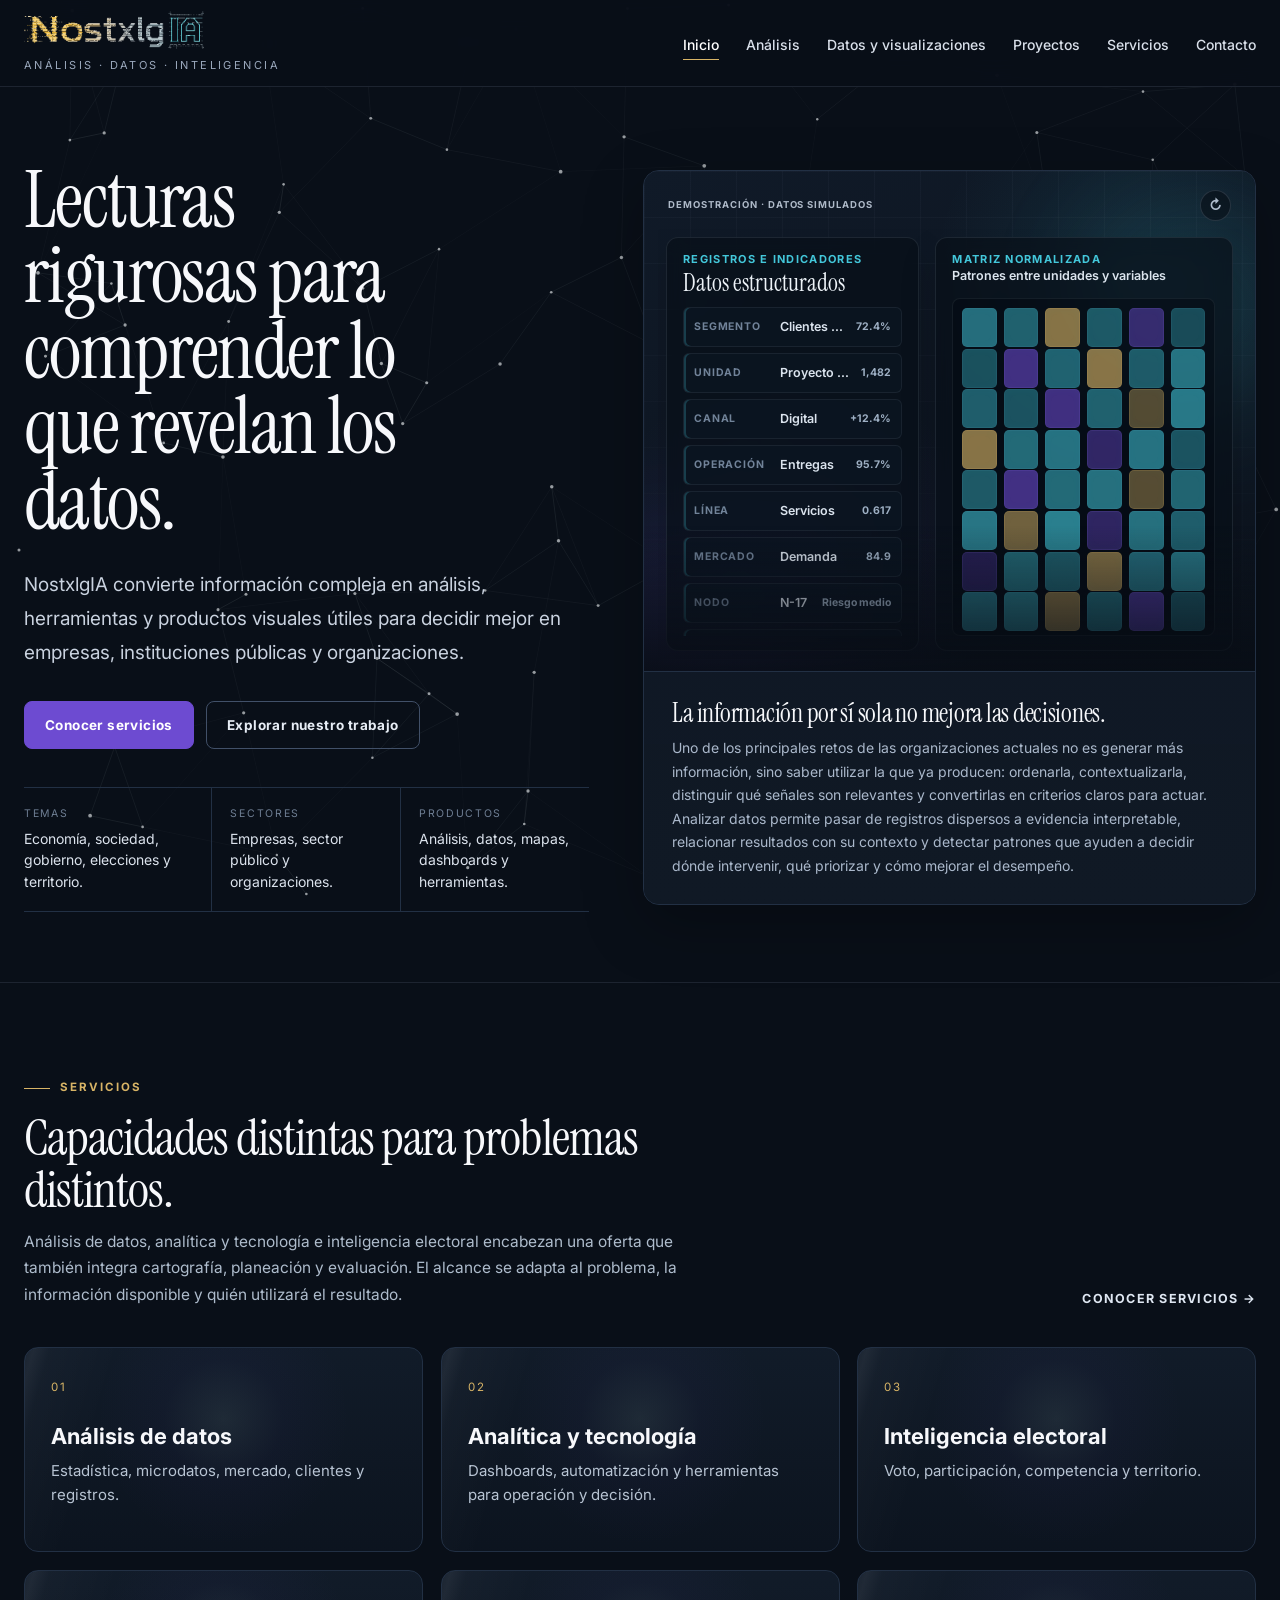
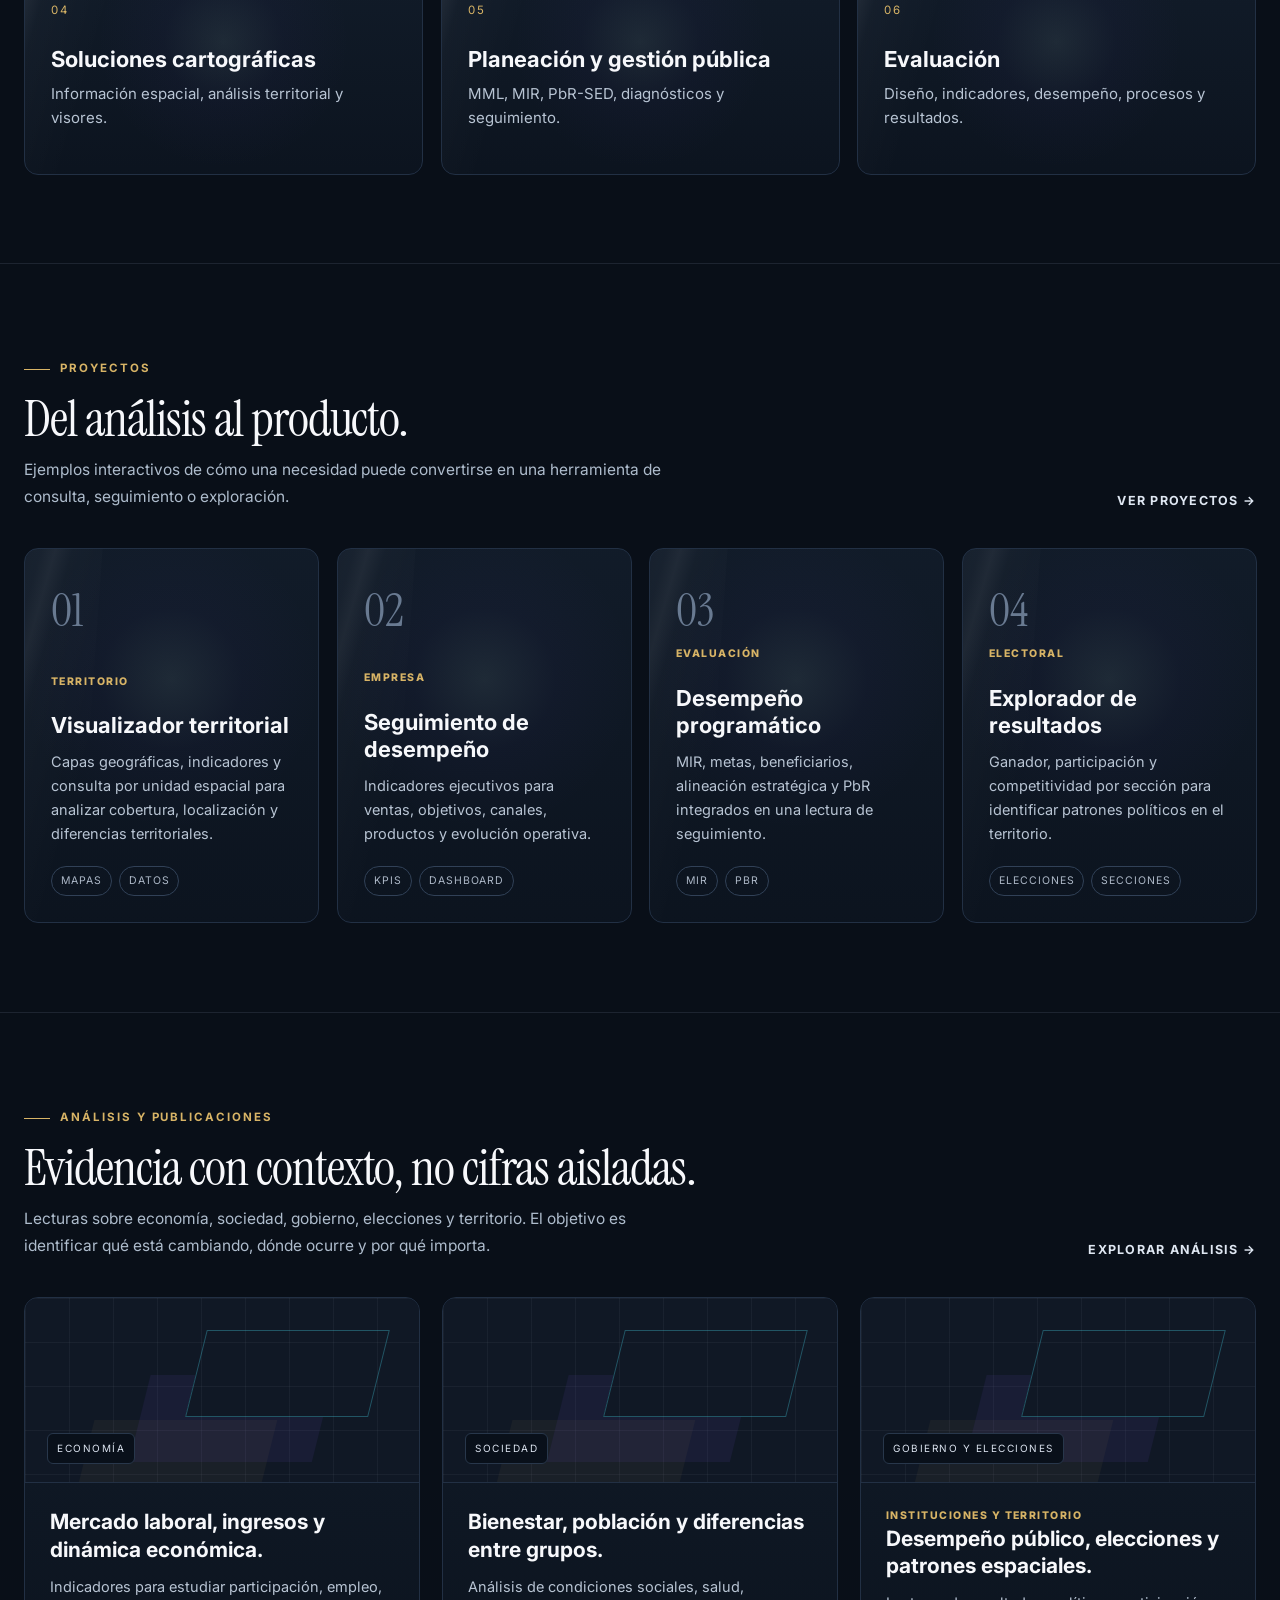
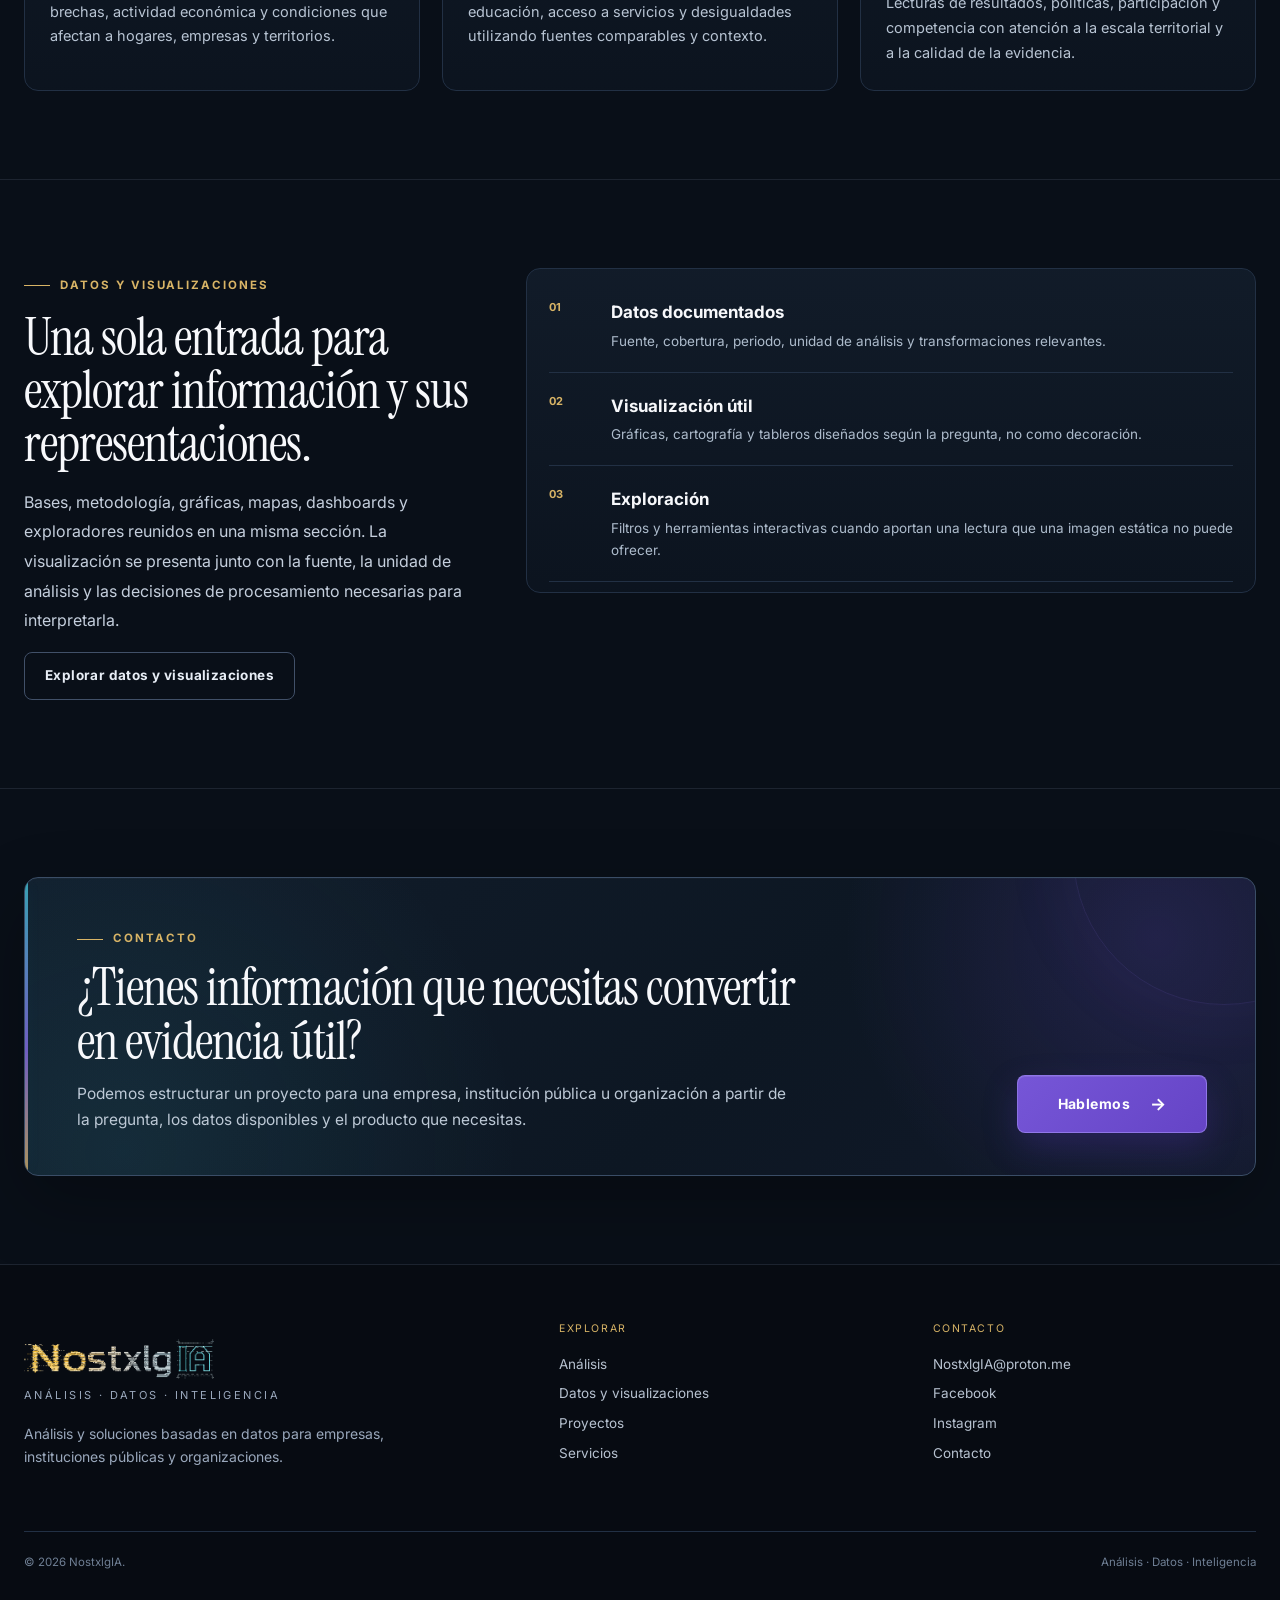
==== commit b1bcbffd: "seo: añade metadatos sociales específicos sin reutilizar imágenes de otro artículo" ====
--- a/index.html
+++ b/index.html
@@ -14,7 +14,7 @@
 <link href="assets/css/site-refinement.css" rel="stylesheet"/>
 <link data-site-polish href="assets/css/site-polish.css?v=20260911-ab1" rel="stylesheet"/>
 <link href="assets/css/home.css?v=20260911-home2" rel="stylesheet"/>
-</head>
+<meta property="og:type" content="website"><meta property="og:title" content="NostxlgIA — Análisis · Datos · Inteligencia"><meta property="og:description" content="Análisis, datos, cartografía, evaluación y soluciones analíticas para empresas, instituciones y organizaciones."><meta property="og:url" content="https://nostxlgia.com/"><meta name="twitter:card" content="summary"><meta name="twitter:title" content="NostxlgIA — Análisis · Datos · Inteligencia"><meta name="twitter:description" content="Análisis, datos, cartografía, evaluación y soluciones analíticas para empresas, instituciones y organizaciones."></head>
 <body class="home-page"><a class="skip-link" href="#contenido">Saltar al contenido</a>
 <header class="site-header"><div class="container header-inner">
 <a aria-label="NostxlgIA, inicio" class="brand" href="./"><span class="brand-name">NostxlgIA</span><span class="brand-subtitle">Análisis · Datos · Inteligencia</span></a>
--- a/assets/css/styles.css
+++ b/assets/css/styles.css
@@ -25,6 +25,9 @@
 button{color:inherit}
 ::selection{background:rgba(109,75,209,.55);color:#fff}
 .container{width:min(var(--content),calc(100% - 48px));margin-inline:auto}
+.skip-link{position:fixed;top:-90px;left:16px;z-index:250;padding:11px 16px;border-radius:6px;background:var(--gold);color:#08111d;font-weight:700;text-decoration:none}
+.skip-link:focus-visible{top:12px;outline:3px solid #fff;outline-offset:3px}
+.home-project-grid .project-card h3 a:hover,.home-project-grid .project-card h3 a:focus-visible{color:var(--cyan);text-decoration:underline;text-underline-offset:4px}
 .site-header{position:sticky;top:0;z-index:50;background:rgba(9,15,24,.92);backdrop-filter:blur(16px);border-bottom:1px solid var(--line-soft)}
 .header-inner{min-height:86px;display:flex;align-items:center;justify-content:space-between;gap:32px}
 .brand{display:inline-flex;flex-direction:column;gap:2px;flex-shrink:0}
@@ -128,7 +131,7 @@
 .territory-header{position:absolute;z-index:25;left:24px;right:24px;top:18px;display:flex;justify-content:space-between;align-items:center;gap:16px}
 .visual-kicker{font-size:10px;font-weight:700;letter-spacing:.18em;text-transform:uppercase;color:#c4cedb}
 .territory-toolbar{display:flex;align-items:center;gap:9px}
-.territory-control{appearance:none;border:1px solid rgba(148,163,184,.22);background:rgba(7,12,19,.62);color:#c8d3df;border-radius:999px;font:700 9px/1 Inter,system-ui,sans-serif;letter-spacing:.12em;text-transform:uppercase;min-width:32px;height:30px;padding:0 10px;display:inline-flex;align-items:center;justify-content:center;cursor:pointer;transition:background .18s ease,border-color .18s ease,color .18s ease,transform .18s ease}
+.territory-control{appearance:none;border:1px solid rgba(148,163,184,.22);background:rgba(7,12,19,.62);color:#c8d3df;border-radius:999px;font:700 9px/1 Inter,system-ui,sans-serif;letter-spacing:.12em;text-transform:uppercase;min-width:44px;height:44px;padding:0 10px;display:inline-flex;align-items:center;justify-content:center;cursor:pointer;transition:background .18s ease,border-color .18s ease,color .18s ease,transform .18s ease}
 .territory-control:hover,.territory-control:focus-visible{background:rgba(15,24,36,.94);border-color:rgba(67,199,218,.48);color:#fff;outline:0;transform:translateY(-1px)}
 .territory-control[disabled]{opacity:.42;cursor:default;pointer-events:none}
 .territory-control-wide{min-width:74px}
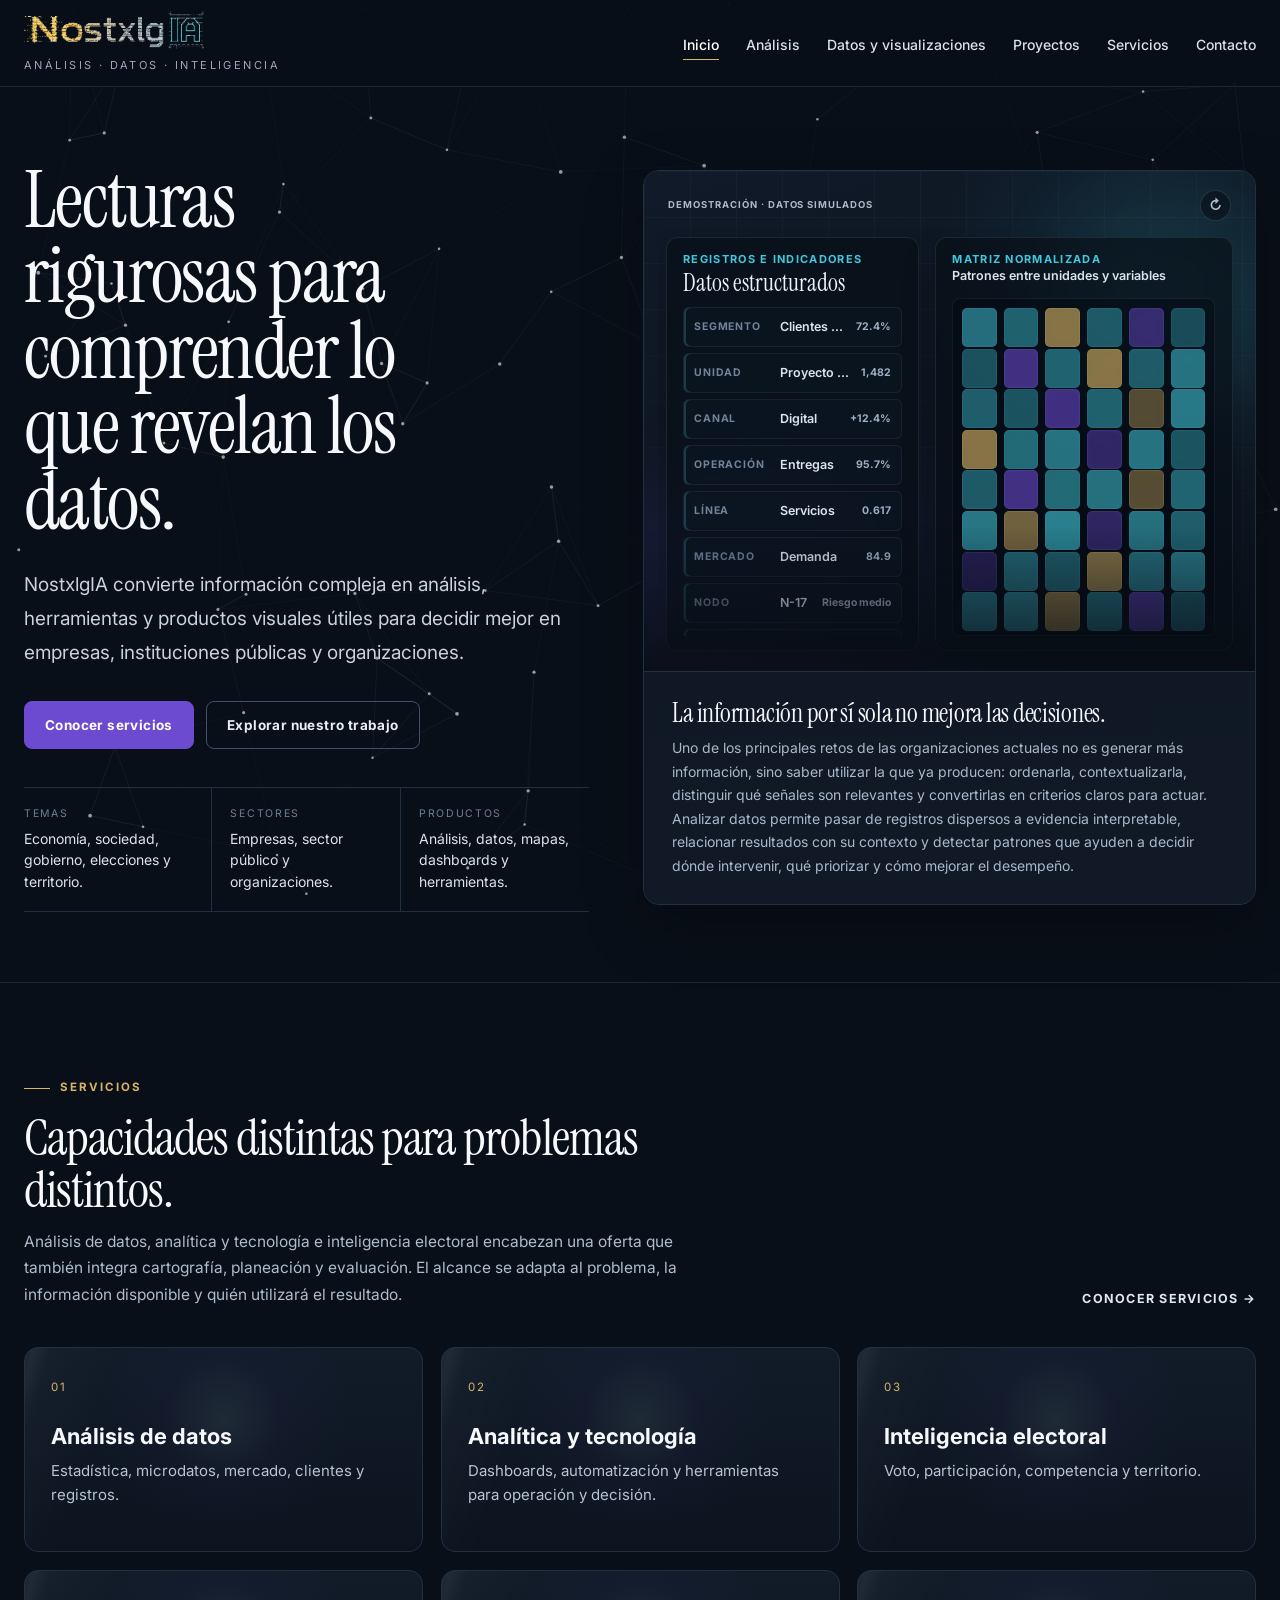
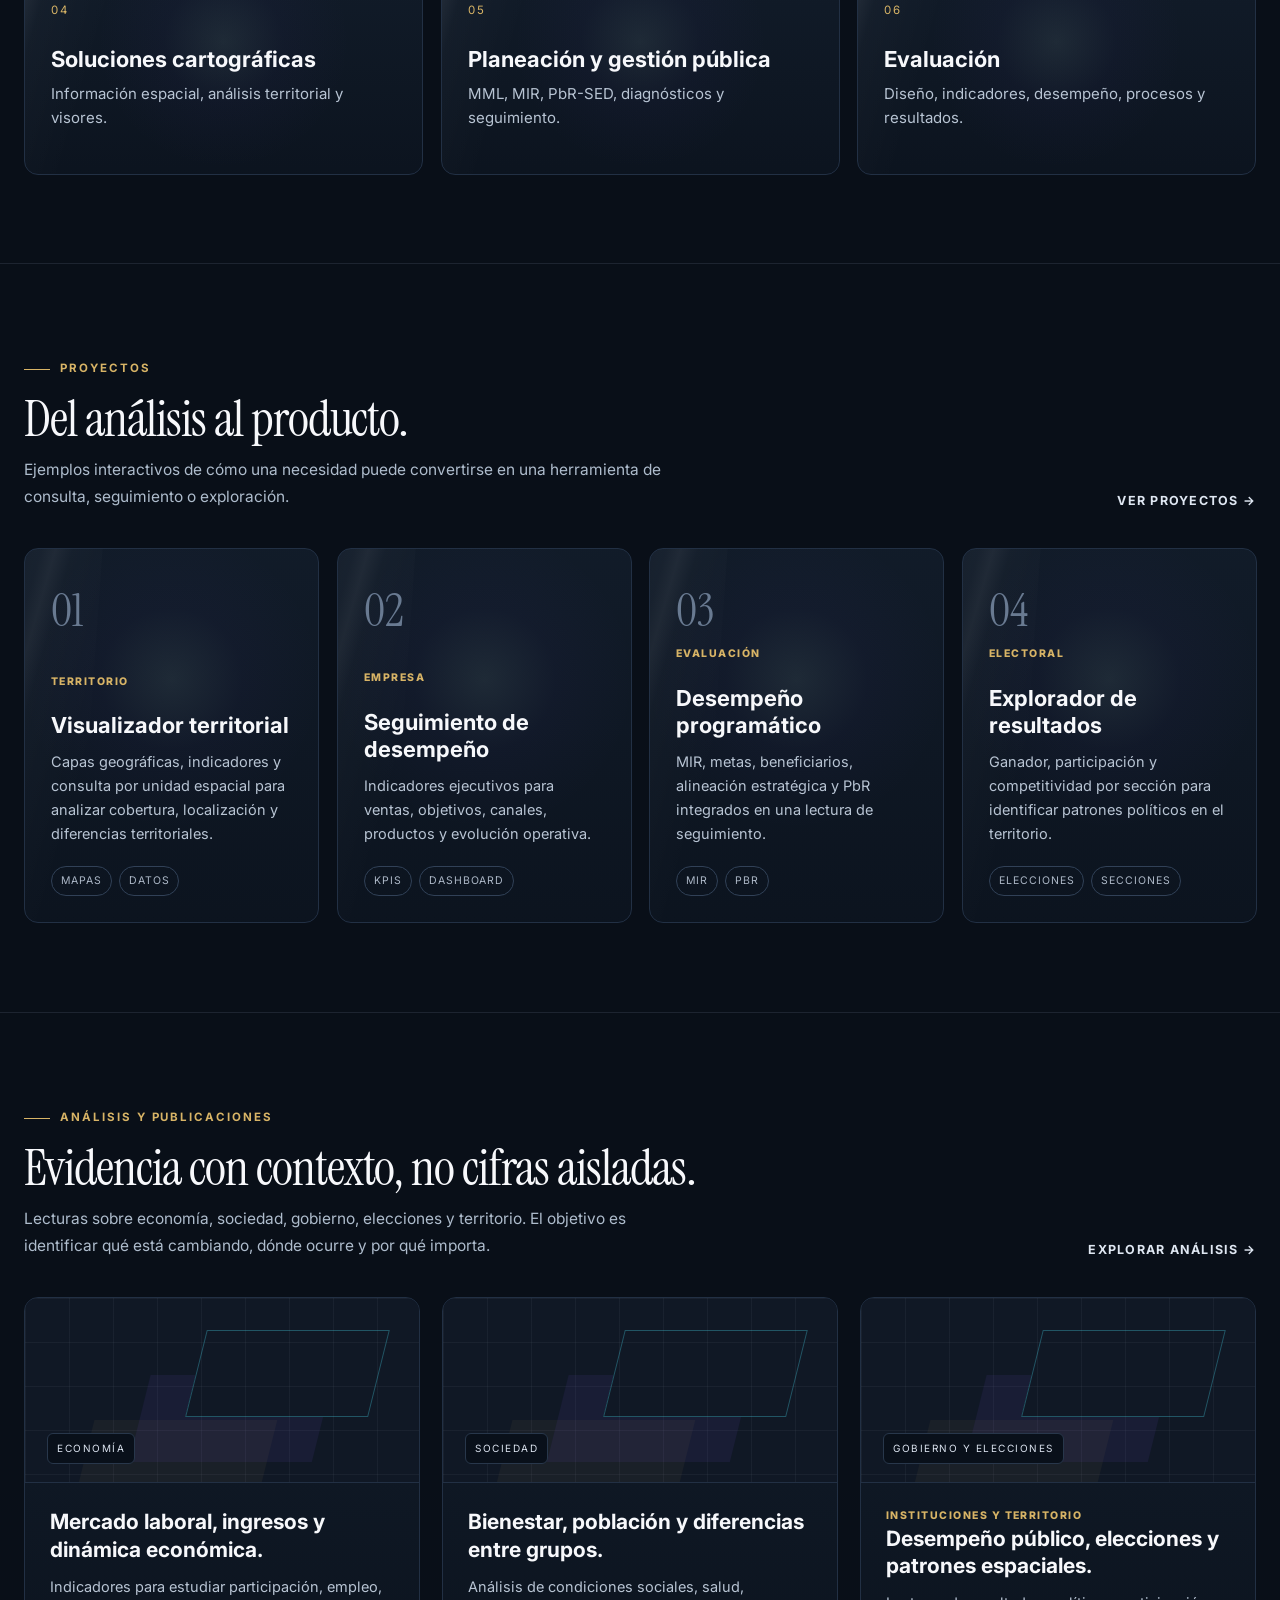
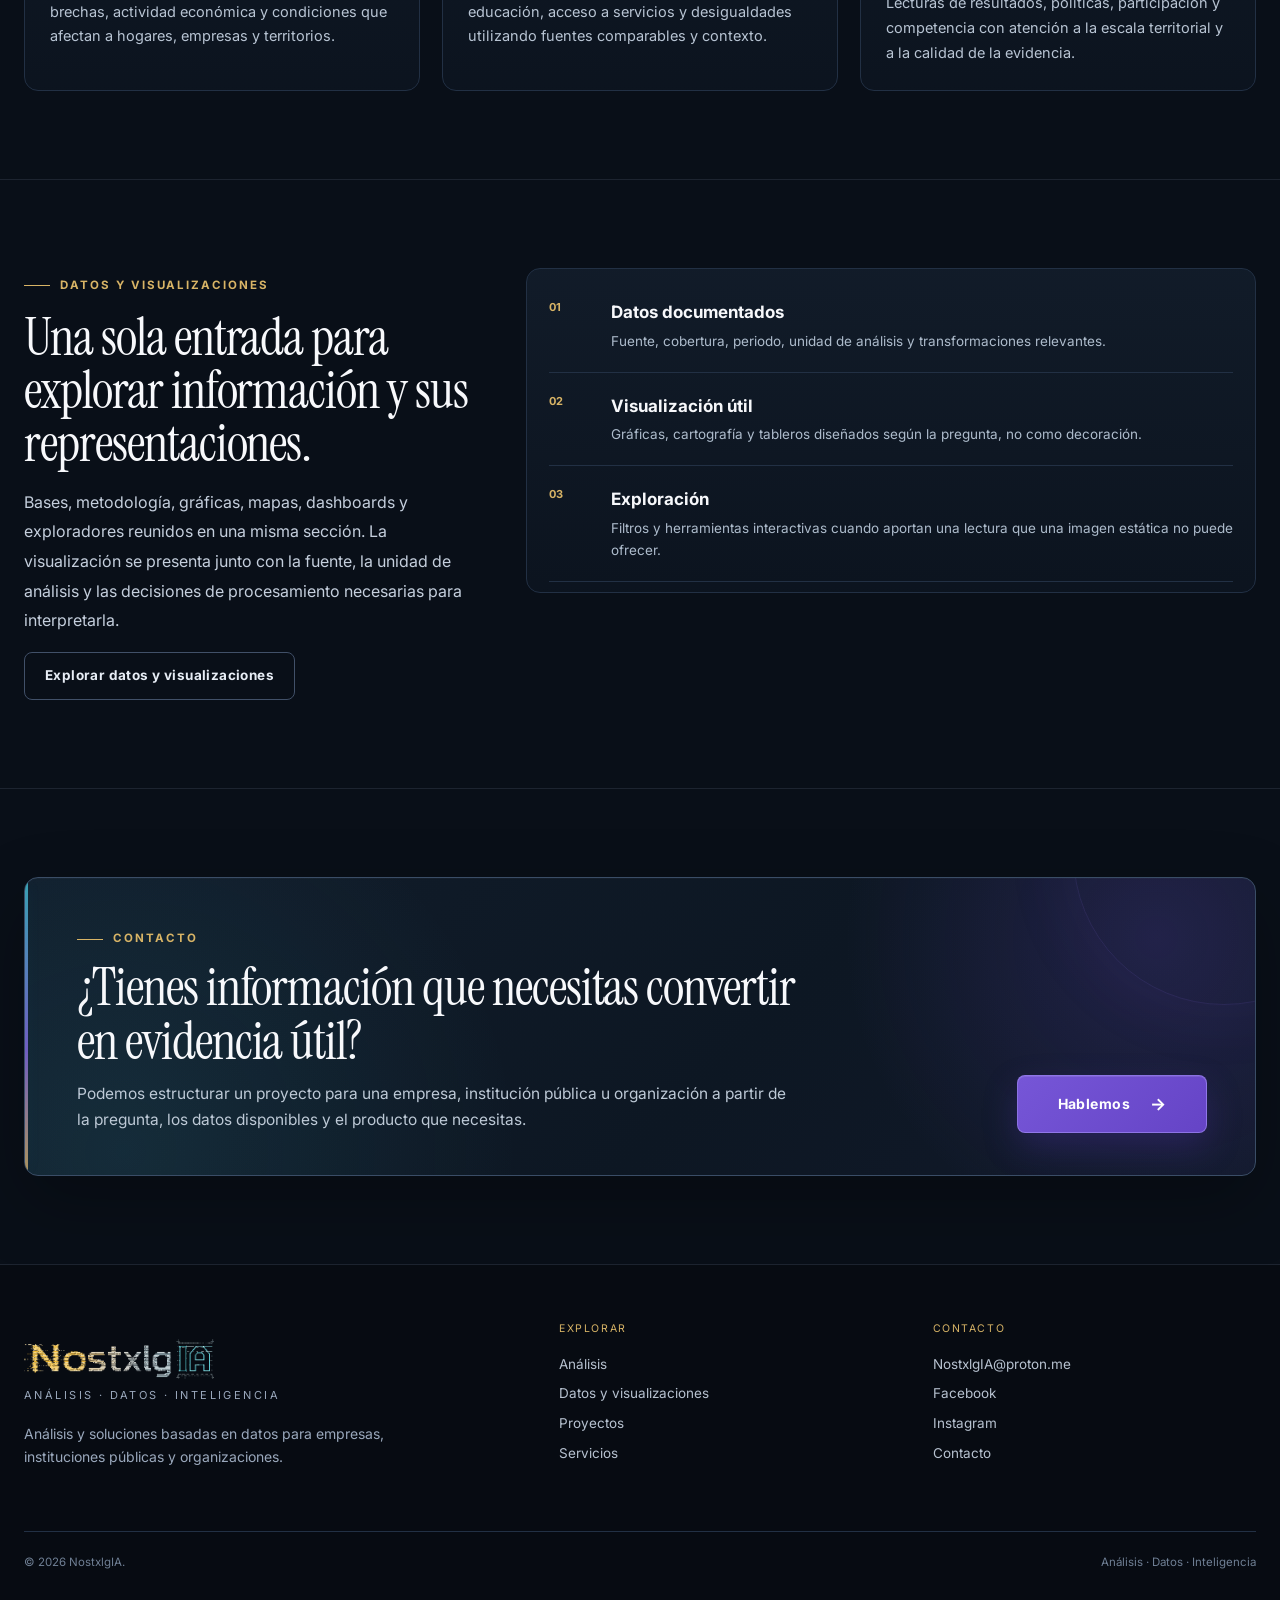
==== commit 736c3e2e: "chore(cache): invalida recursos modificados y sincroniza generador editorial" ====
--- a/index.html
+++ b/index.html
@@ -10,7 +10,7 @@
 <link href="https://fonts.googleapis.com" rel="preconnect"/>
 <link crossorigin="" href="https://fonts.gstatic.com" rel="preconnect"/>
 <link href="https://fonts.googleapis.com/css2?family=Instrument+Serif:ital@0;1&amp;family=Inter:wght@400;500;600;700;800&amp;display=swap" rel="stylesheet"/>
-<link href="assets/css/styles.css" rel="stylesheet"/>
+<link href="assets/css/styles.css?v=20261103-audit1" rel="stylesheet"/>
 <link href="assets/css/site-refinement.css" rel="stylesheet"/>
 <link data-site-polish href="assets/css/site-polish.css?v=20260911-ab1" rel="stylesheet"/>
 <link href="assets/css/home.css?v=20260911-home2" rel="stylesheet"/>
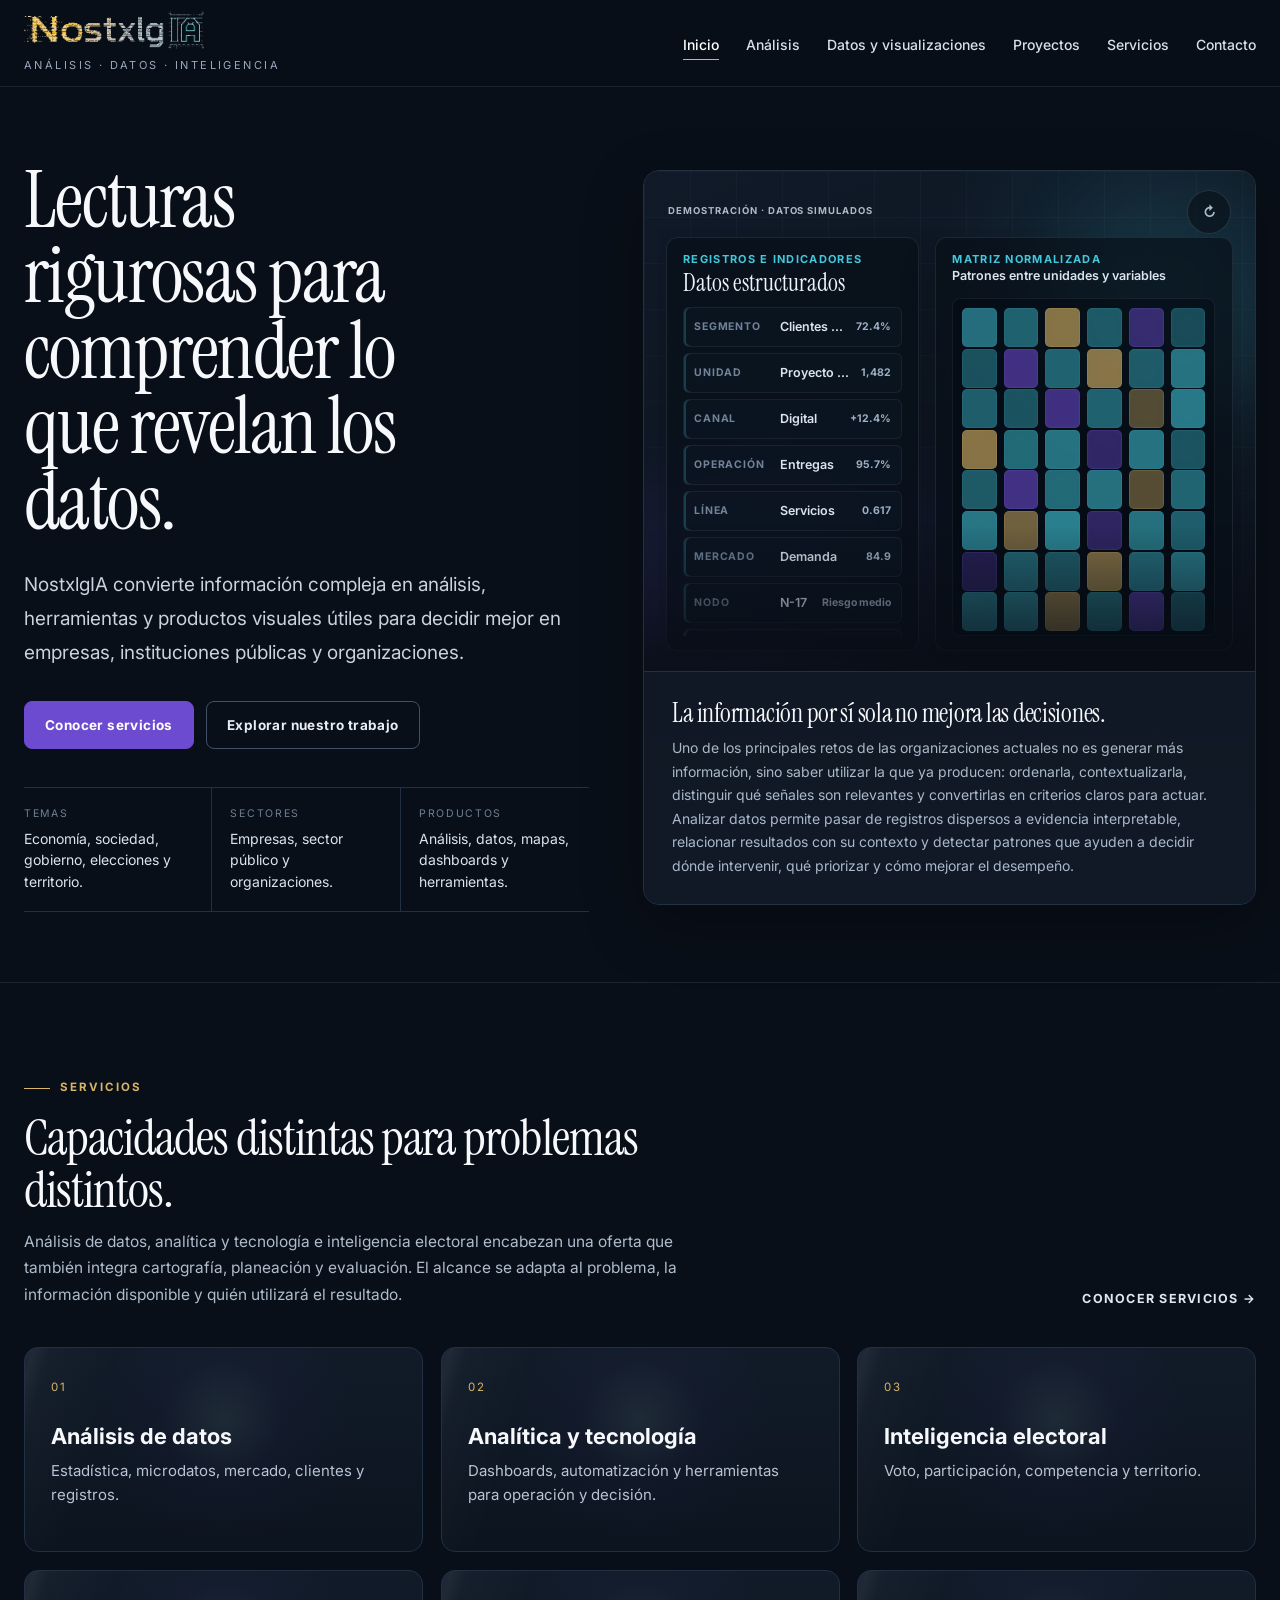
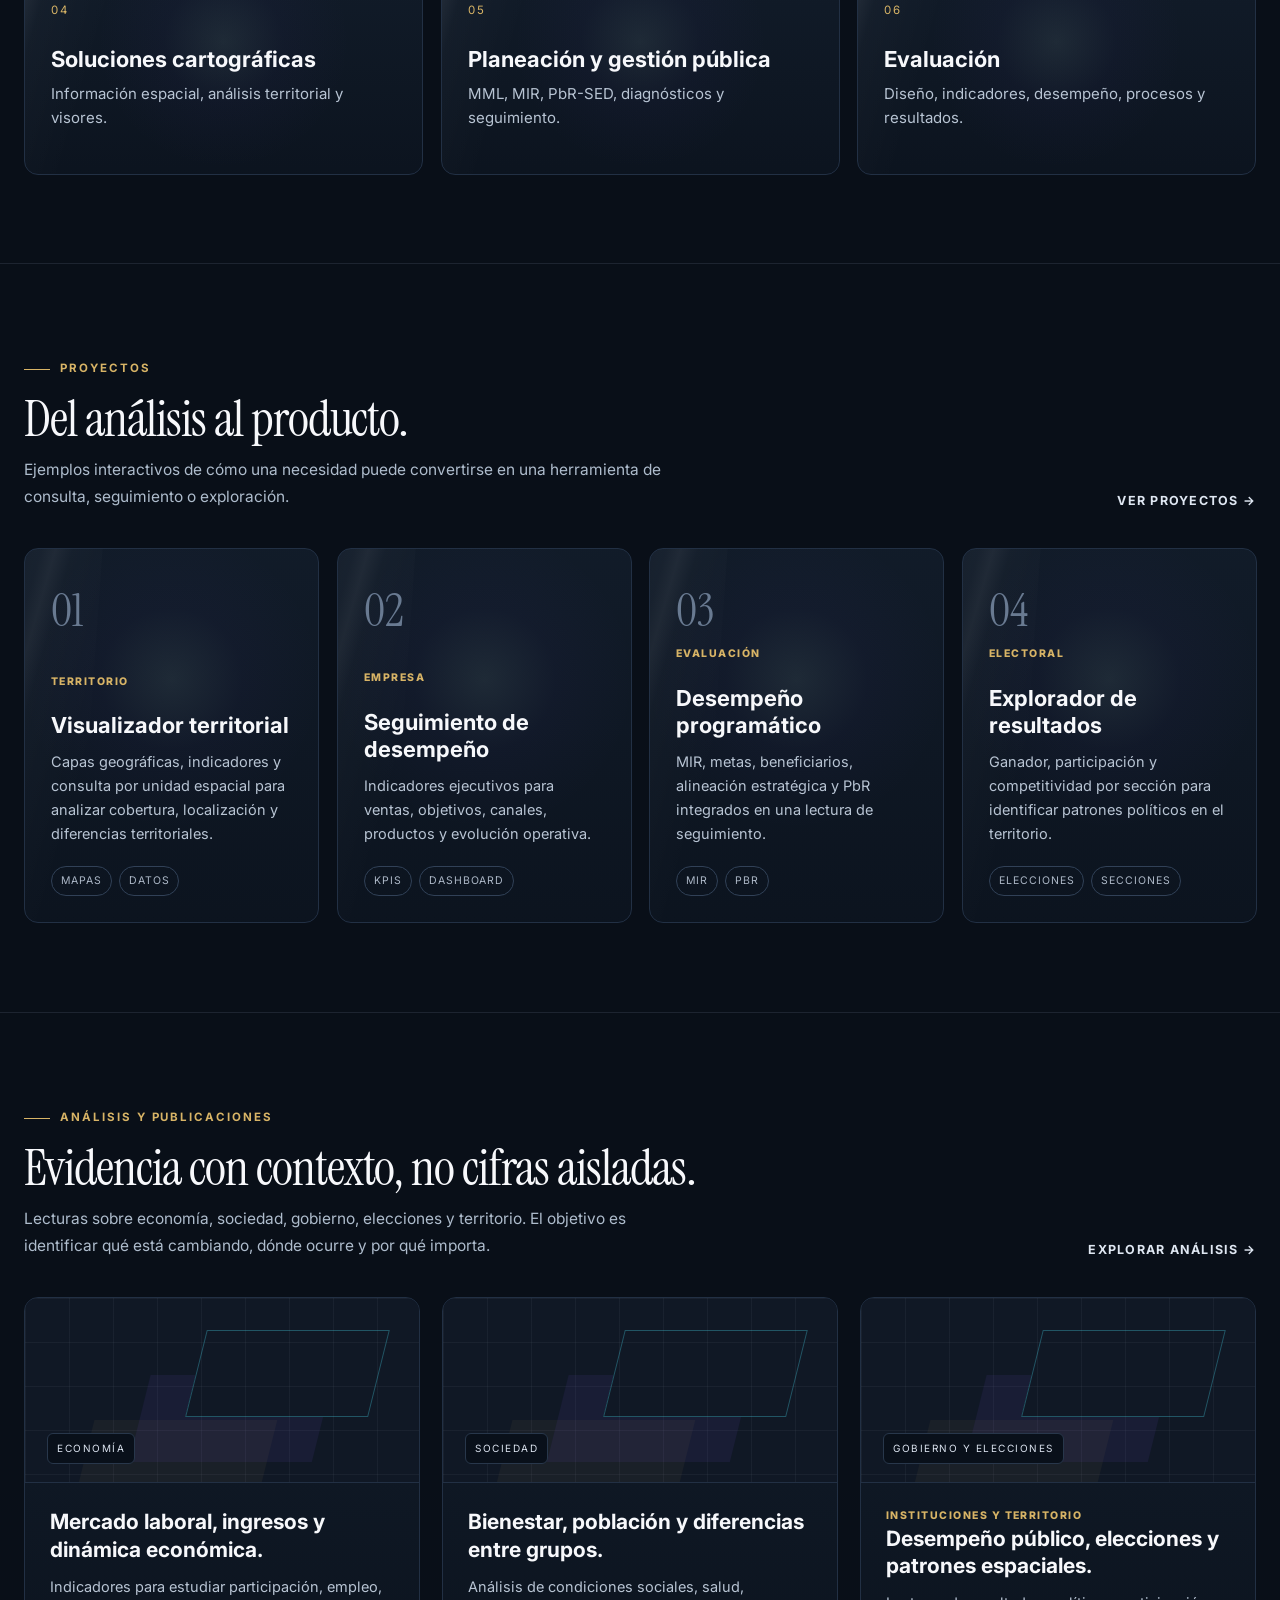
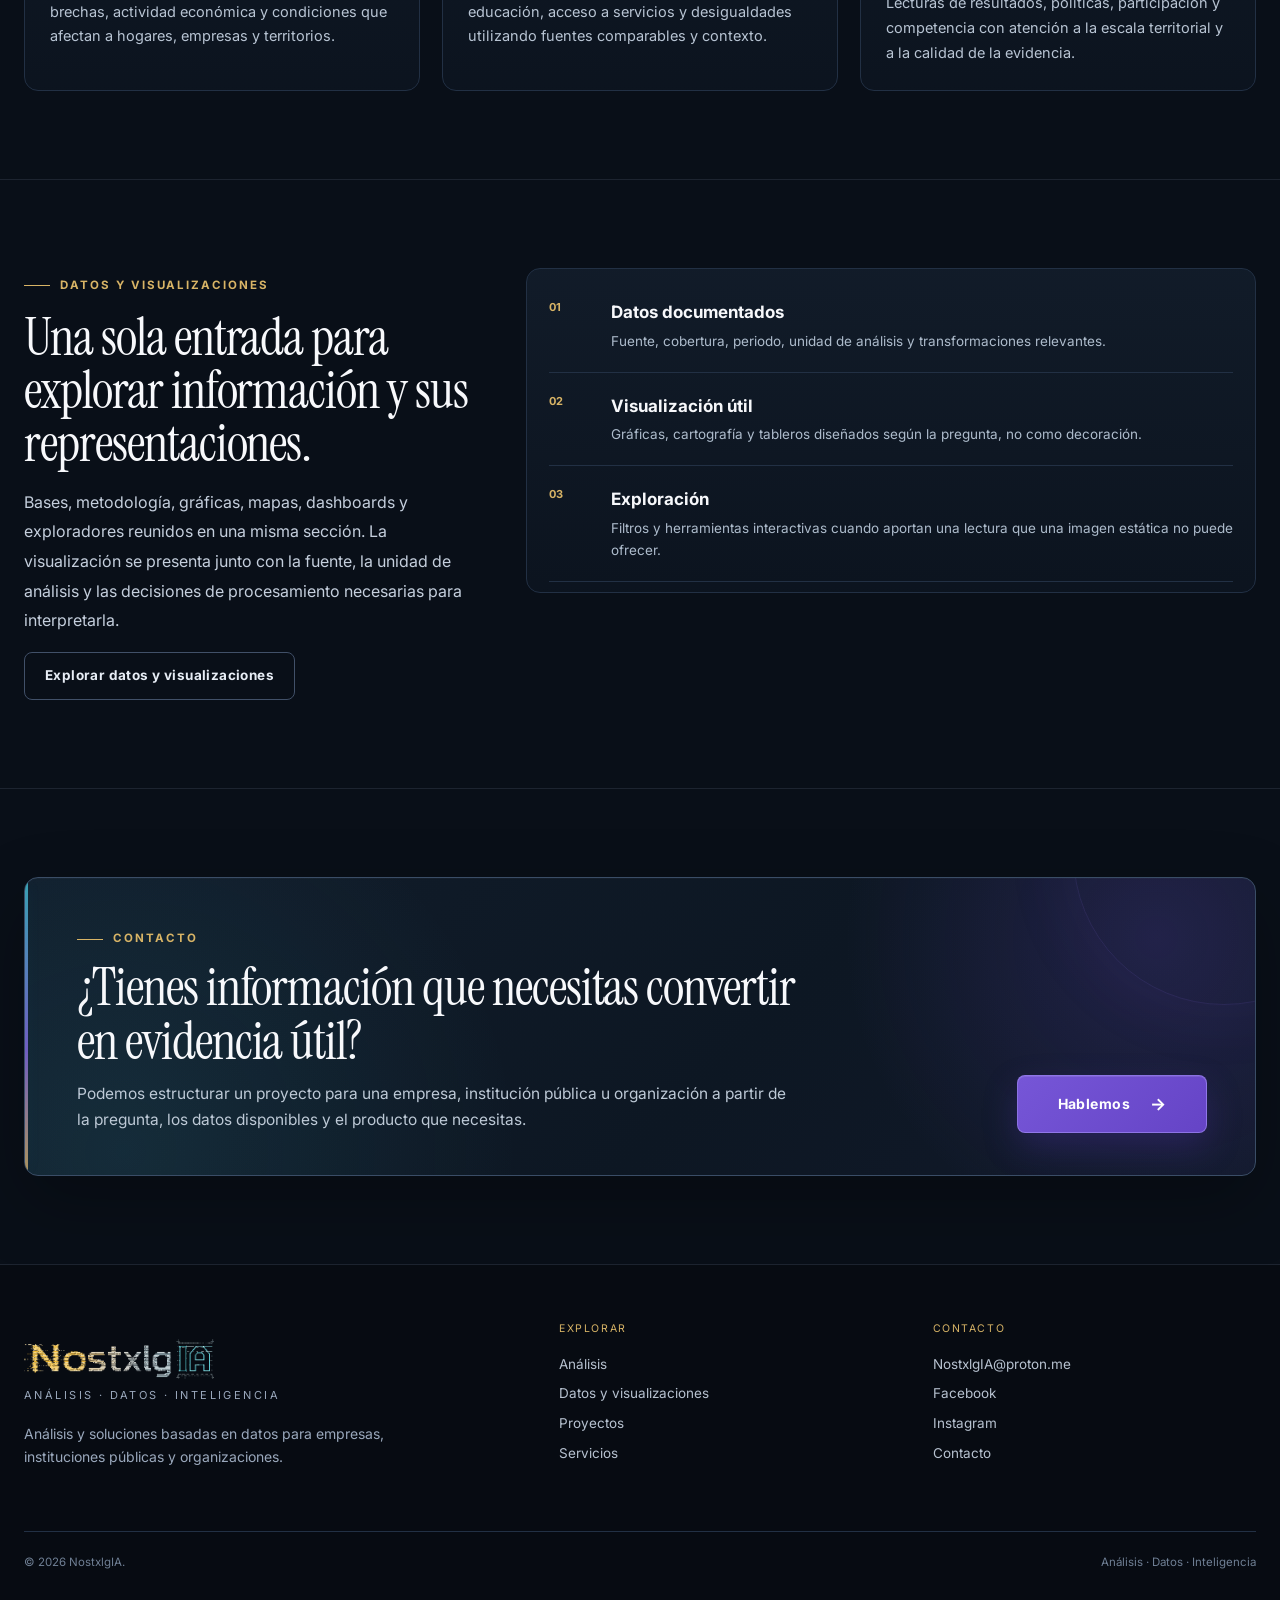
==== commit 65380ea5: "chore(cache): aplica tamaño corregido al reinicio del hero" ====
--- a/index.html
+++ b/index.html
@@ -12,7 +12,7 @@
 <link href="https://fonts.googleapis.com/css2?family=Instrument+Serif:ital@0;1&amp;family=Inter:wght@400;500;600;700;800&amp;display=swap" rel="stylesheet"/>
 <link href="assets/css/styles.css?v=20261103-audit1" rel="stylesheet"/>
 <link href="assets/css/site-refinement.css" rel="stylesheet"/>
-<link data-site-polish href="assets/css/site-polish.css?v=20260911-ab1" rel="stylesheet"/>
+<link data-site-polish href="assets/css/site-polish.css?v=20261103-audit1" rel="stylesheet"/>
 <link href="assets/css/home.css?v=20260911-home2" rel="stylesheet"/>
 <meta property="og:type" content="website"><meta property="og:title" content="NostxlgIA — Análisis · Datos · Inteligencia"><meta property="og:description" content="Análisis, datos, cartografía, evaluación y soluciones analíticas para empresas, instituciones y organizaciones."><meta property="og:url" content="https://nostxlgia.com/"><meta name="twitter:card" content="summary"><meta name="twitter:title" content="NostxlgIA — Análisis · Datos · Inteligencia"><meta name="twitter:description" content="Análisis, datos, cartografía, evaluación y soluciones analíticas para empresas, instituciones y organizaciones."></head>
 <body class="home-page"><a class="skip-link" href="#contenido">Saltar al contenido</a>
--- a/assets/css/site-polish.css
+++ b/assets/css/site-polish.css
@@ -45,7 +45,7 @@
 .data-territory-visual .territory-header{left:24px;right:24px;top:19px;align-items:center}
 .data-territory-visual .visual-kicker{font-size:9.5px;letter-spacing:.1em;color:#aeb9c8}
 .data-territory-visual .territory-toolbar{gap:0}
-.data-territory-visual [data-hero-replay]{width:31px;min-width:31px;height:31px;padding:0;border-radius:999px;border:1px solid rgba(148,163,184,.2);background:rgba(7,12,19,.55);color:#aebccc;font-size:14px;line-height:1;letter-spacing:0;text-transform:none}
+.data-territory-visual [data-hero-replay]{width:44px;min-width:44px;height:44px;padding:0;border-radius:999px;border:1px solid rgba(148,163,184,.2);background:rgba(7,12,19,.55);color:#aebccc;font-size:14px;line-height:1;letter-spacing:0;text-transform:none}
 .data-territory-visual [data-hero-replay]:hover,.data-territory-visual [data-hero-replay]:focus-visible{color:#fff;border-color:rgba(67,199,218,.45);background:#111d2a;transform:none;outline:0}
 .data-territory-visual .territory-scene{inset:58px 18px 14px;transform:none}
 .data-territory-visual .scene-layer{inset:0;transform:none}
@@ -116,7 +116,7 @@
   .data-territory-visual .territory-header{left:14px;right:14px;top:12px;align-items:center;flex-direction:row;gap:10px}
   .data-territory-visual .territory-toolbar{width:auto;justify-content:flex-end}
   .data-territory-visual .visual-kicker{font-size:8px;letter-spacing:.09em}
-  .data-territory-visual [data-hero-replay]{width:28px;min-width:28px;height:28px;font-size:13px}
+  .data-territory-visual [data-hero-replay]{width:44px;min-width:44px;height:44px;font-size:13px}
   .data-territory-visual .territory-scene{inset:50px 4px 7px}
   .data-territory-visual .data-workbench{grid-template-columns:minmax(0,.96fr) minmax(128px,1.04fr);gap:6px;padding:5px}
   .data-territory-visual .data-registers,.data-territory-visual .data-matrix-panel{padding:8px 7px 7px;border-radius:8px}
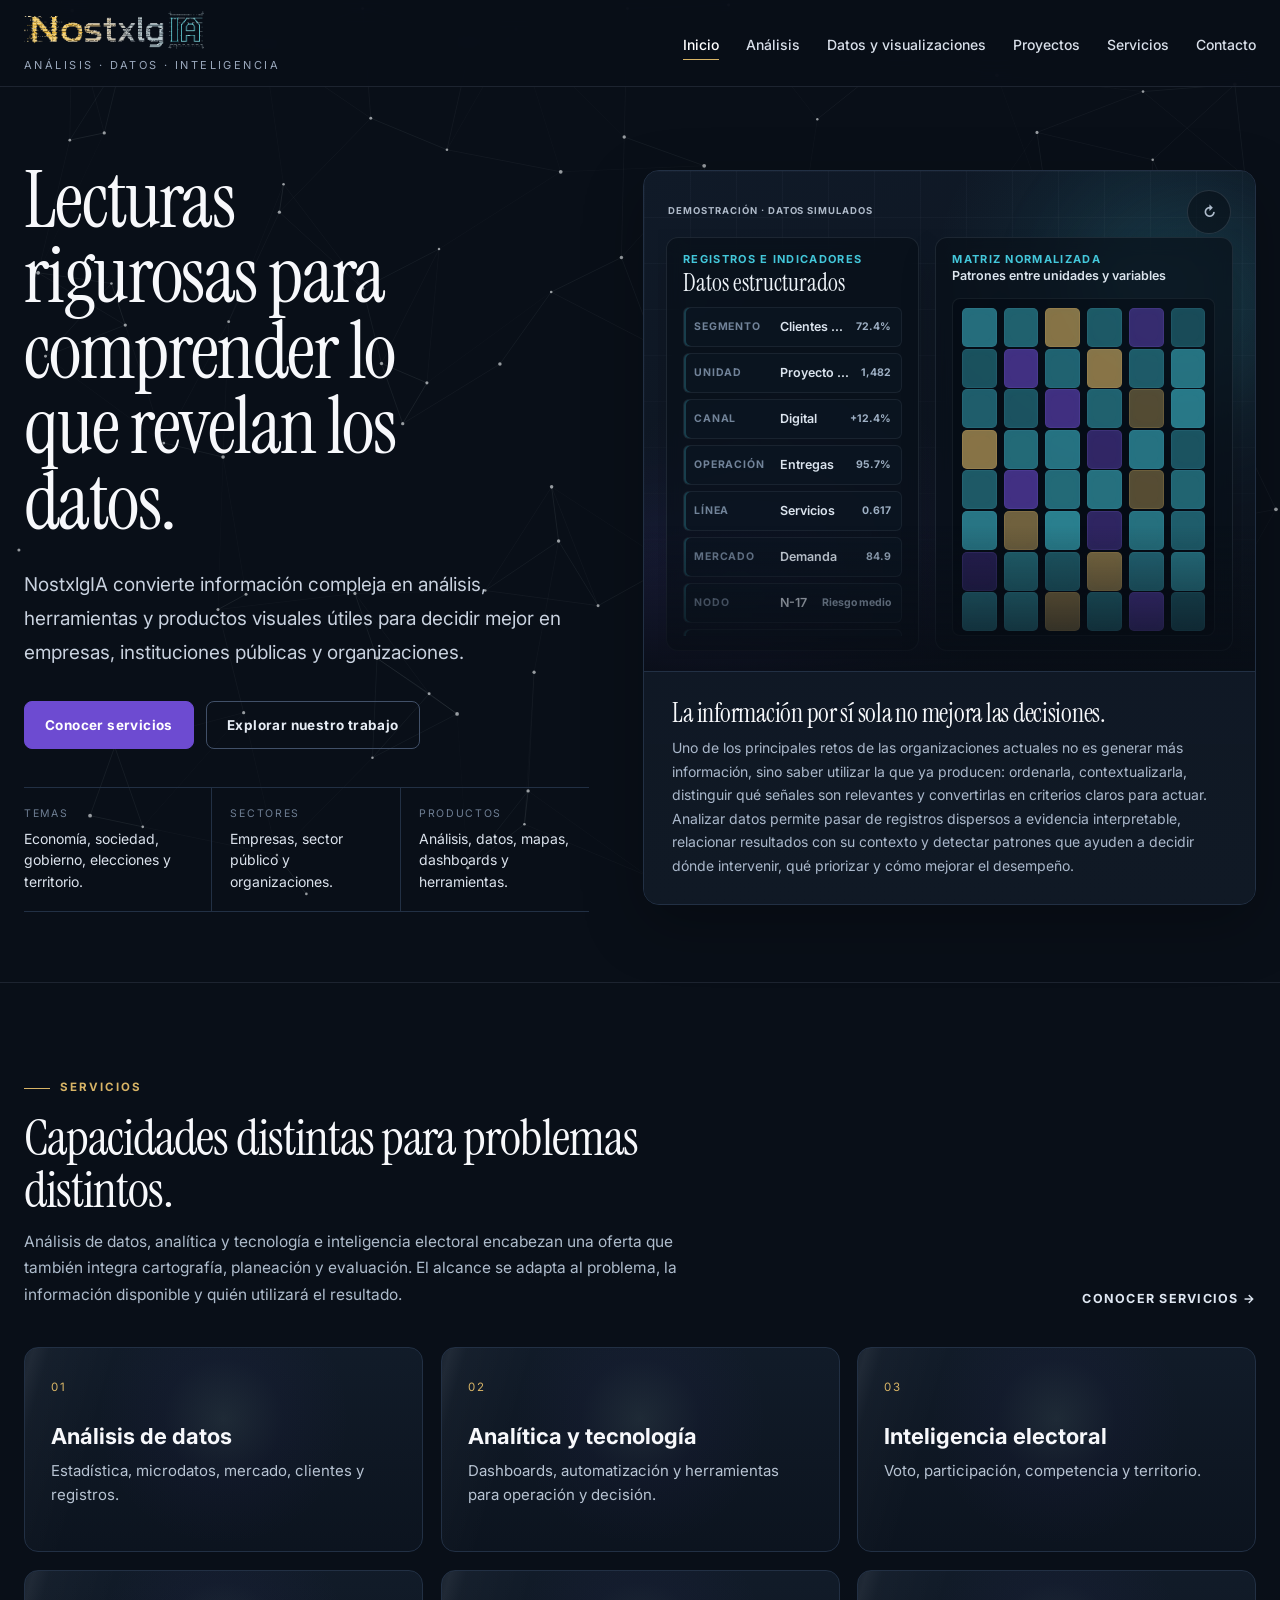
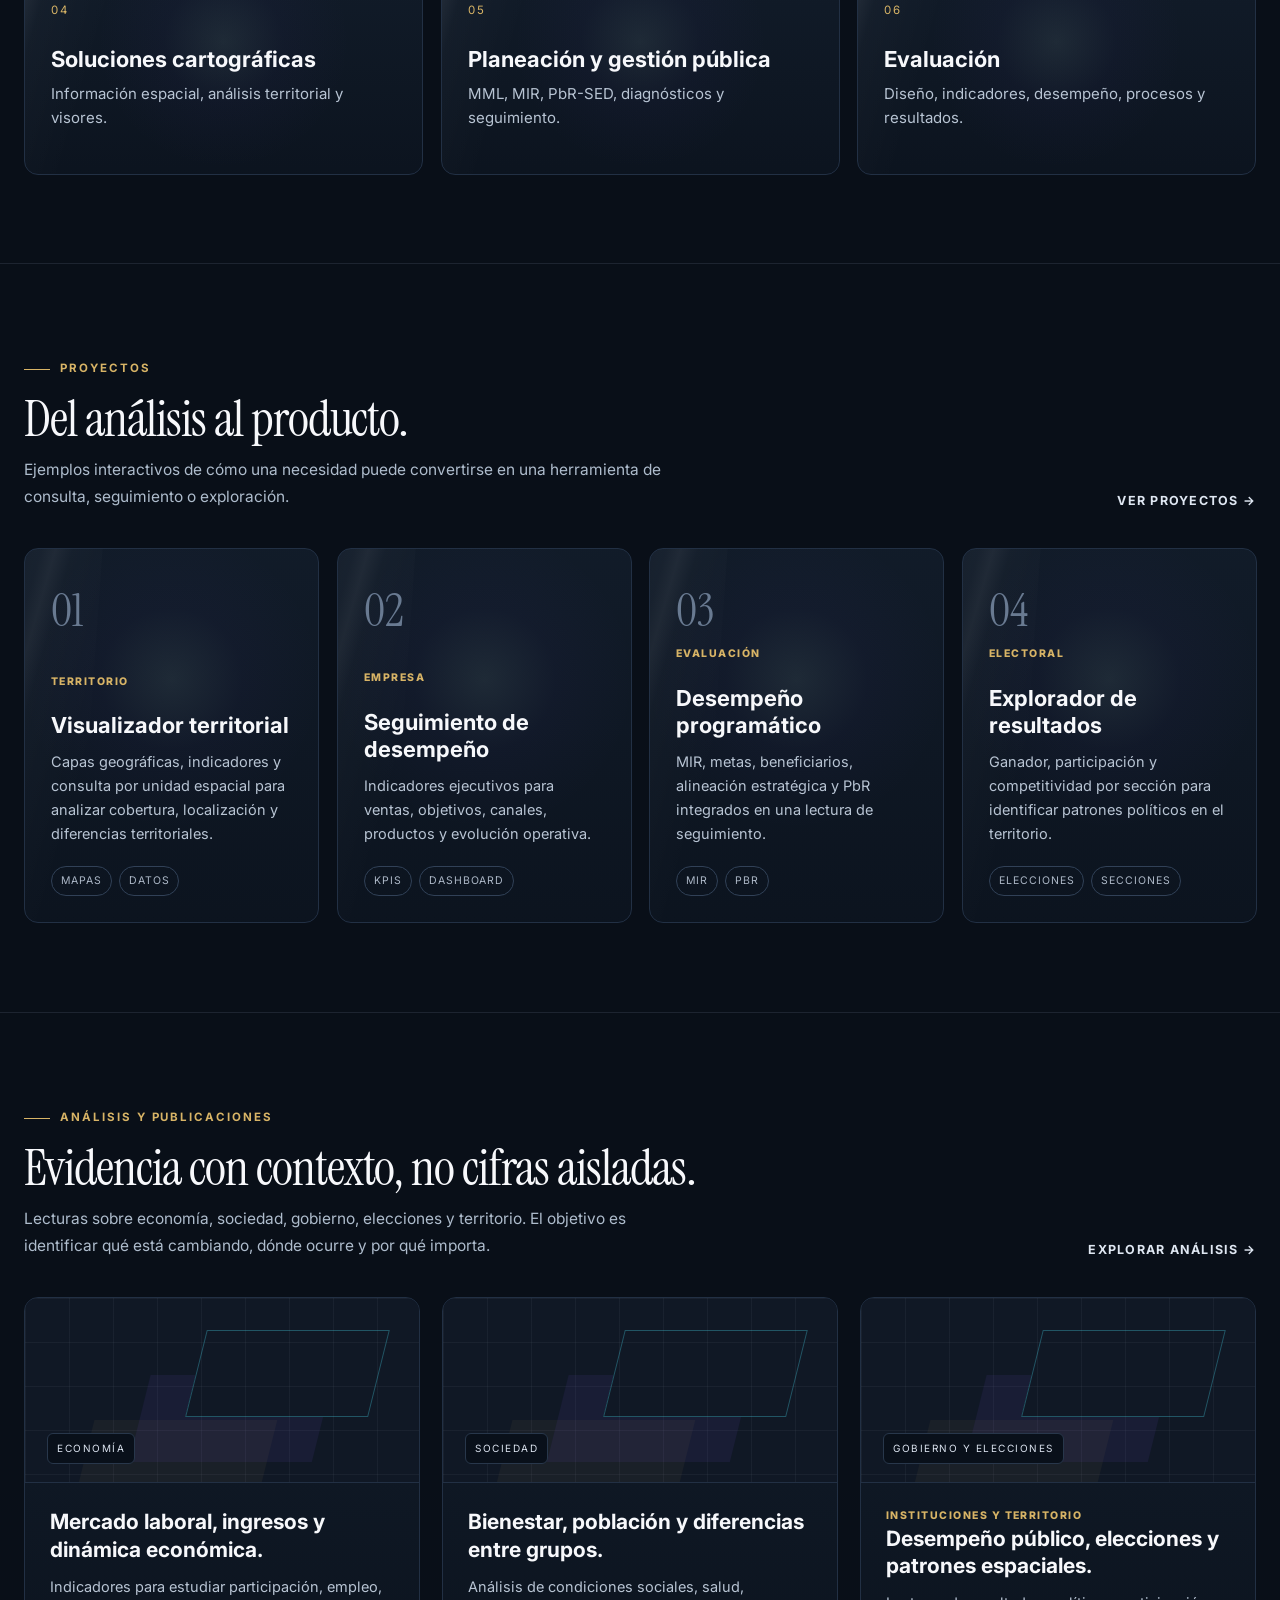
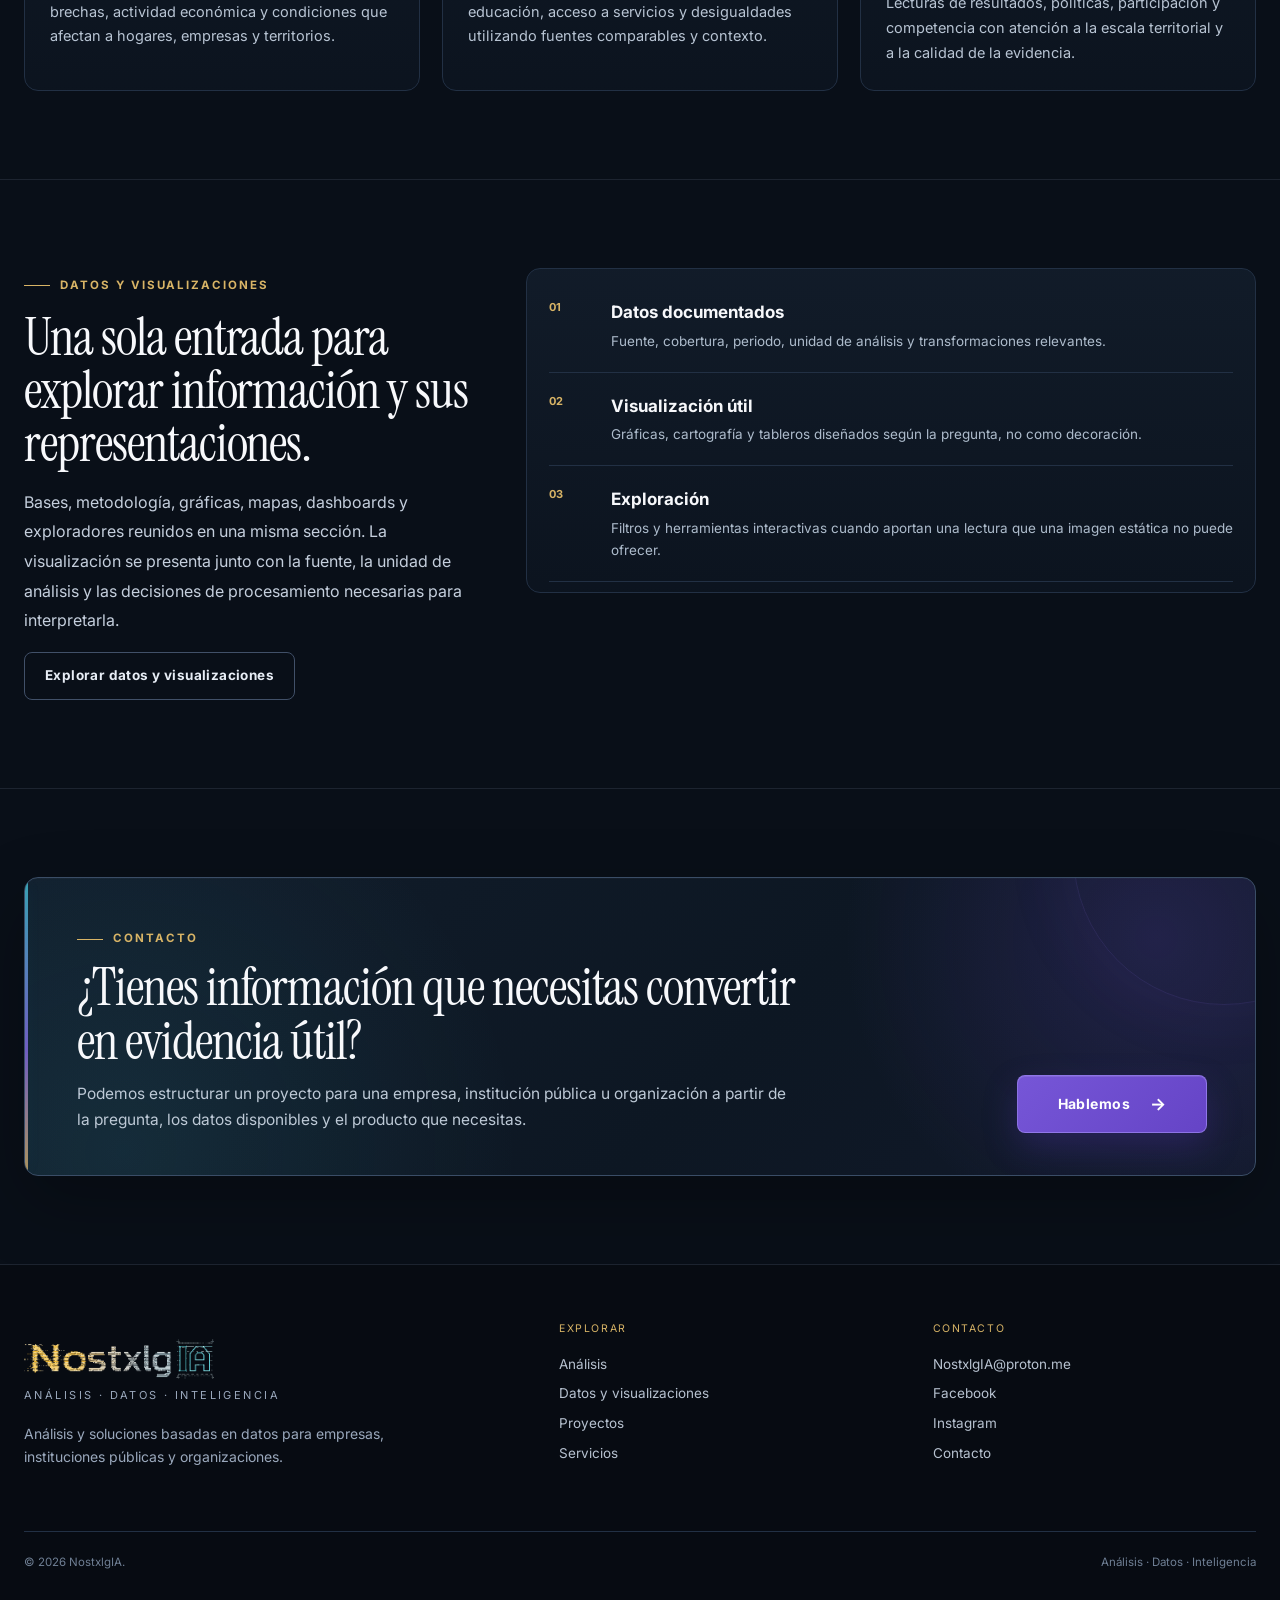
==== commit 45478d56: "fix(a11y): navegación al contenido y ajustes comprobados en index.html" ====
--- a/index.html
+++ b/index.html
@@ -10,18 +10,18 @@
 <link href="https://fonts.googleapis.com" rel="preconnect"/>
 <link crossorigin="" href="https://fonts.gstatic.com" rel="preconnect"/>
 <link href="https://fonts.googleapis.com/css2?family=Instrument+Serif:ital@0;1&amp;family=Inter:wght@400;500;600;700;800&amp;display=swap" rel="stylesheet"/>
-<link href="assets/css/styles.css?v=20261103-audit1" rel="stylesheet"/>
+<link href="assets/css/styles.css" rel="stylesheet"/>
 <link href="assets/css/site-refinement.css" rel="stylesheet"/>
-<link data-site-polish href="assets/css/site-polish.css?v=20261103-audit1" rel="stylesheet"/>
+<link data-site-polish href="assets/css/site-polish.css?v=20260911-ab1" rel="stylesheet"/>
 <link href="assets/css/home.css?v=20260911-home2" rel="stylesheet"/>
-<meta property="og:type" content="website"><meta property="og:title" content="NostxlgIA — Análisis · Datos · Inteligencia"><meta property="og:description" content="Análisis, datos, cartografía, evaluación y soluciones analíticas para empresas, instituciones y organizaciones."><meta property="og:url" content="https://nostxlgia.com/"><meta name="twitter:card" content="summary"><meta name="twitter:title" content="NostxlgIA — Análisis · Datos · Inteligencia"><meta name="twitter:description" content="Análisis, datos, cartografía, evaluación y soluciones analíticas para empresas, instituciones y organizaciones."></head>
+</head>
 <body class="home-page"><a class="skip-link" href="#contenido">Saltar al contenido</a>
 <header class="site-header"><div class="container header-inner">
 <a aria-label="NostxlgIA, inicio" class="brand" href="./"><span class="brand-name">NostxlgIA</span><span class="brand-subtitle">Análisis · Datos · Inteligencia</span></a>
 <button aria-expanded="false" aria-label="Abrir navegación" class="nav-toggle"><span></span><span></span><span></span></button>
 <nav aria-label="Navegación principal" class="nav"><a class="active" href="./">Inicio</a><a href="analisis/">Análisis</a><a href="datos/">Datos y visualizaciones</a><a href="proyectos/">Proyectos</a><a href="servicios/">Servicios</a><a href="contacto/">Contacto</a></nav>
 </div></header>
-<main id="contenido">
+<main id="contenido" tabindex="-1">
 <section class="section hero"><div class="container hero-grid">
 <div>
 <h1 class="display">Lecturas rigurosas para comprender lo que revelan los datos.</h1>
@@ -45,7 +45,7 @@
 
 <section class="section section-pad"><div class="container"><div class="section-head"><div class="section-head-copy"><span class="eyebrow">Servicios</span><h2 class="display">Capacidades distintas para problemas distintos.</h2><p>Análisis de datos, analítica y tecnología e inteligencia electoral encabezan una oferta que también integra cartografía, planeación y evaluación. El alcance se adapta al problema, la información disponible y quién utilizará el resultado.</p></div><a class="text-link" href="servicios/">Conocer servicios →</a></div><div class="services-preview"><a class="service-mini" href="servicios/#datos"><span class="service-no">01</span><h3>Análisis de datos</h3><p>Estadística, microdatos, mercado, clientes y registros.</p></a><a class="service-mini" href="servicios/#tecnologia"><span class="service-no">02</span><h3>Analítica y tecnología</h3><p>Dashboards, automatización y herramientas para operación y decisión.</p></a><a class="service-mini" href="servicios/#electoral"><span class="service-no">03</span><h3>Inteligencia electoral</h3><p>Voto, participación, competencia y territorio.</p></a><a class="service-mini" href="servicios/#cartografia"><span class="service-no">04</span><h3>Soluciones cartográficas</h3><p>Información espacial, análisis territorial y visores.</p></a><a class="service-mini" href="servicios/#planeacion"><span class="service-no">05</span><h3>Planeación y gestión pública</h3><p>MML, MIR, PbR-SED, diagnósticos y seguimiento.</p></a><a class="service-mini" href="servicios/#evaluacion"><span class="service-no">06</span><h3>Evaluación</h3><p>Diseño, indicadores, desempeño, procesos y resultados.</p></a></div></div></section>
 
-<section class="section section-pad"><div class="container"><div class="section-head"><div class="section-head-copy"><span class="eyebrow">Proyectos</span><h2 class="display">Del análisis al producto.</h2><p>Ejemplos interactivos de cómo una necesidad puede convertirse en una herramienta de consulta, seguimiento o exploración.</p></div><a class="text-link" href="proyectos/">Ver proyectos →</a></div><div class="project-grid home-project-grid"><article class="card project-card"><div class="project-index">01</div><span class="category">Territorio</span><h3><a href="proyectos/#territorio" aria-label="Ver demostración: Visualizador territorial">Visualizador territorial</a></h3><p>Capas geográficas, indicadores y consulta por unidad espacial para analizar cobertura, localización y diferencias territoriales.</p><div class="tag-row"><span class="tag">Mapas</span><span class="tag">Datos</span></div></article><article class="card project-card"><div class="project-index">02</div><span class="category">Empresa</span><h3><a href="proyectos/#comercial" aria-label="Ver demostración: Seguimiento de desempeño">Seguimiento de desempeño</a></h3><p>Indicadores ejecutivos para ventas, objetivos, canales, productos y evolución operativa.</p><div class="tag-row"><span class="tag">KPIs</span><span class="tag">Dashboard</span></div></article><article class="card project-card"><div class="project-index">03</div><span class="category">Evaluación</span><h3><a href="proyectos/#evaluacion" aria-label="Ver demostración: Desempeño programático">Desempeño programático</a></h3><p>MIR, metas, beneficiarios, alineación estratégica y PbR integrados en una lectura de seguimiento.</p><div class="tag-row"><span class="tag">MIR</span><span class="tag">PbR</span></div></article><article class="card project-card"><div class="project-index">04</div><span class="category">Electoral</span><h3><a href="proyectos/#electoral" aria-label="Ver demostración: Explorador de resultados">Explorador de resultados</a></h3><p>Ganador, participación y competitividad por sección para identificar patrones políticos en el territorio.</p><div class="tag-row"><span class="tag">Elecciones</span><span class="tag">Secciones</span></div></article></div></div></section>
+<section class="section section-pad"><div class="container"><div class="section-head"><div class="section-head-copy"><span class="eyebrow">Proyectos</span><h2 class="display">Del análisis al producto.</h2><p>Ejemplos interactivos de cómo una necesidad puede convertirse en una herramienta de consulta, seguimiento o exploración.</p></div><a class="text-link" href="proyectos/">Ver proyectos →</a></div><div class="project-grid home-project-grid"><article class="card project-card"><div class="project-index">01</div><span class="category">Territorio</span><h3>Visualizador territorial</h3><p>Capas geográficas, indicadores y consulta por unidad espacial para analizar cobertura, localización y diferencias territoriales.</p><div class="tag-row"><span class="tag">Mapas</span><span class="tag">Datos</span></div></article><article class="card project-card"><div class="project-index">02</div><span class="category">Empresa</span><h3>Seguimiento de desempeño</h3><p>Indicadores ejecutivos para ventas, objetivos, canales, productos y evolución operativa.</p><div class="tag-row"><span class="tag">KPIs</span><span class="tag">Dashboard</span></div></article><article class="card project-card"><div class="project-index">03</div><span class="category">Evaluación</span><h3>Desempeño programático</h3><p>MIR, metas, beneficiarios, alineación estratégica y PbR integrados en una lectura de seguimiento.</p><div class="tag-row"><span class="tag">MIR</span><span class="tag">PbR</span></div></article><article class="card project-card"><div class="project-index">04</div><span class="category">Electoral</span><h3>Explorador de resultados</h3><p>Ganador, participación y competitividad por sección para identificar patrones políticos en el territorio.</p><div class="tag-row"><span class="tag">Elecciones</span><span class="tag">Secciones</span></div></article></div></div></section>
 
 <section class="section section-pad"><div class="container"><div class="section-head"><div class="section-head-copy"><span class="eyebrow">Análisis y publicaciones</span><h2 class="display">Evidencia con contexto, no cifras aisladas.</h2><p>Lecturas sobre economía, sociedad, gobierno, elecciones y territorio. El objetivo es identificar qué está cambiando, dónde ocurre y por qué importa.</p></div><a class="text-link" href="analisis/">Explorar análisis →</a></div><div class="card-grid"><article class="card publication-card analysis-card"><div class="media-placeholder"><span class="media-label">Economía</span></div><div class="card-body"><h3 class="card-title">Mercado laboral, ingresos y dinámica económica.</h3><p class="card-copy">Indicadores para estudiar participación, empleo, brechas, actividad económica y condiciones que afectan a hogares, empresas y territorios.</p></div></article><article class="card publication-card analysis-card"><div class="media-placeholder"><span class="media-label">Sociedad</span></div><div class="card-body"><h3 class="card-title">Bienestar, población y diferencias entre grupos.</h3><p class="card-copy">Análisis de condiciones sociales, salud, educación, acceso a servicios y desigualdades utilizando fuentes comparables y contexto.</p></div></article><article class="card publication-card analysis-card"><div class="media-placeholder"><span class="media-label">Gobierno y elecciones</span></div><div class="card-body"><span class="category">Instituciones y territorio</span><h3 class="card-title">Desempeño público, elecciones y patrones espaciales.</h3><p class="card-copy">Lecturas de resultados, políticas, participación y competencia con atención a la escala territorial y a la calidad de la evidencia.</p></div></article></div></div></section>
 
--- a/assets/css/styles.css
+++ b/assets/css/styles.css
@@ -27,6 +27,7 @@
 .container{width:min(var(--content),calc(100% - 48px));margin-inline:auto}
 .skip-link{position:fixed;top:-90px;left:16px;z-index:250;padding:11px 16px;border-radius:6px;background:var(--gold);color:#08111d;font-weight:700;text-decoration:none}
 .skip-link:focus-visible{top:12px;outline:3px solid #fff;outline-offset:3px}
+.projects-list .project-feature[id]{scroll-margin-top:112px}
 .home-project-grid .project-card h3 a:hover,.home-project-grid .project-card h3 a:focus-visible{color:var(--cyan);text-decoration:underline;text-underline-offset:4px}
 .site-header{position:sticky;top:0;z-index:50;background:rgba(9,15,24,.92);backdrop-filter:blur(16px);border-bottom:1px solid var(--line-soft)}
 .header-inner{min-height:86px;display:flex;align-items:center;justify-content:space-between;gap:32px}
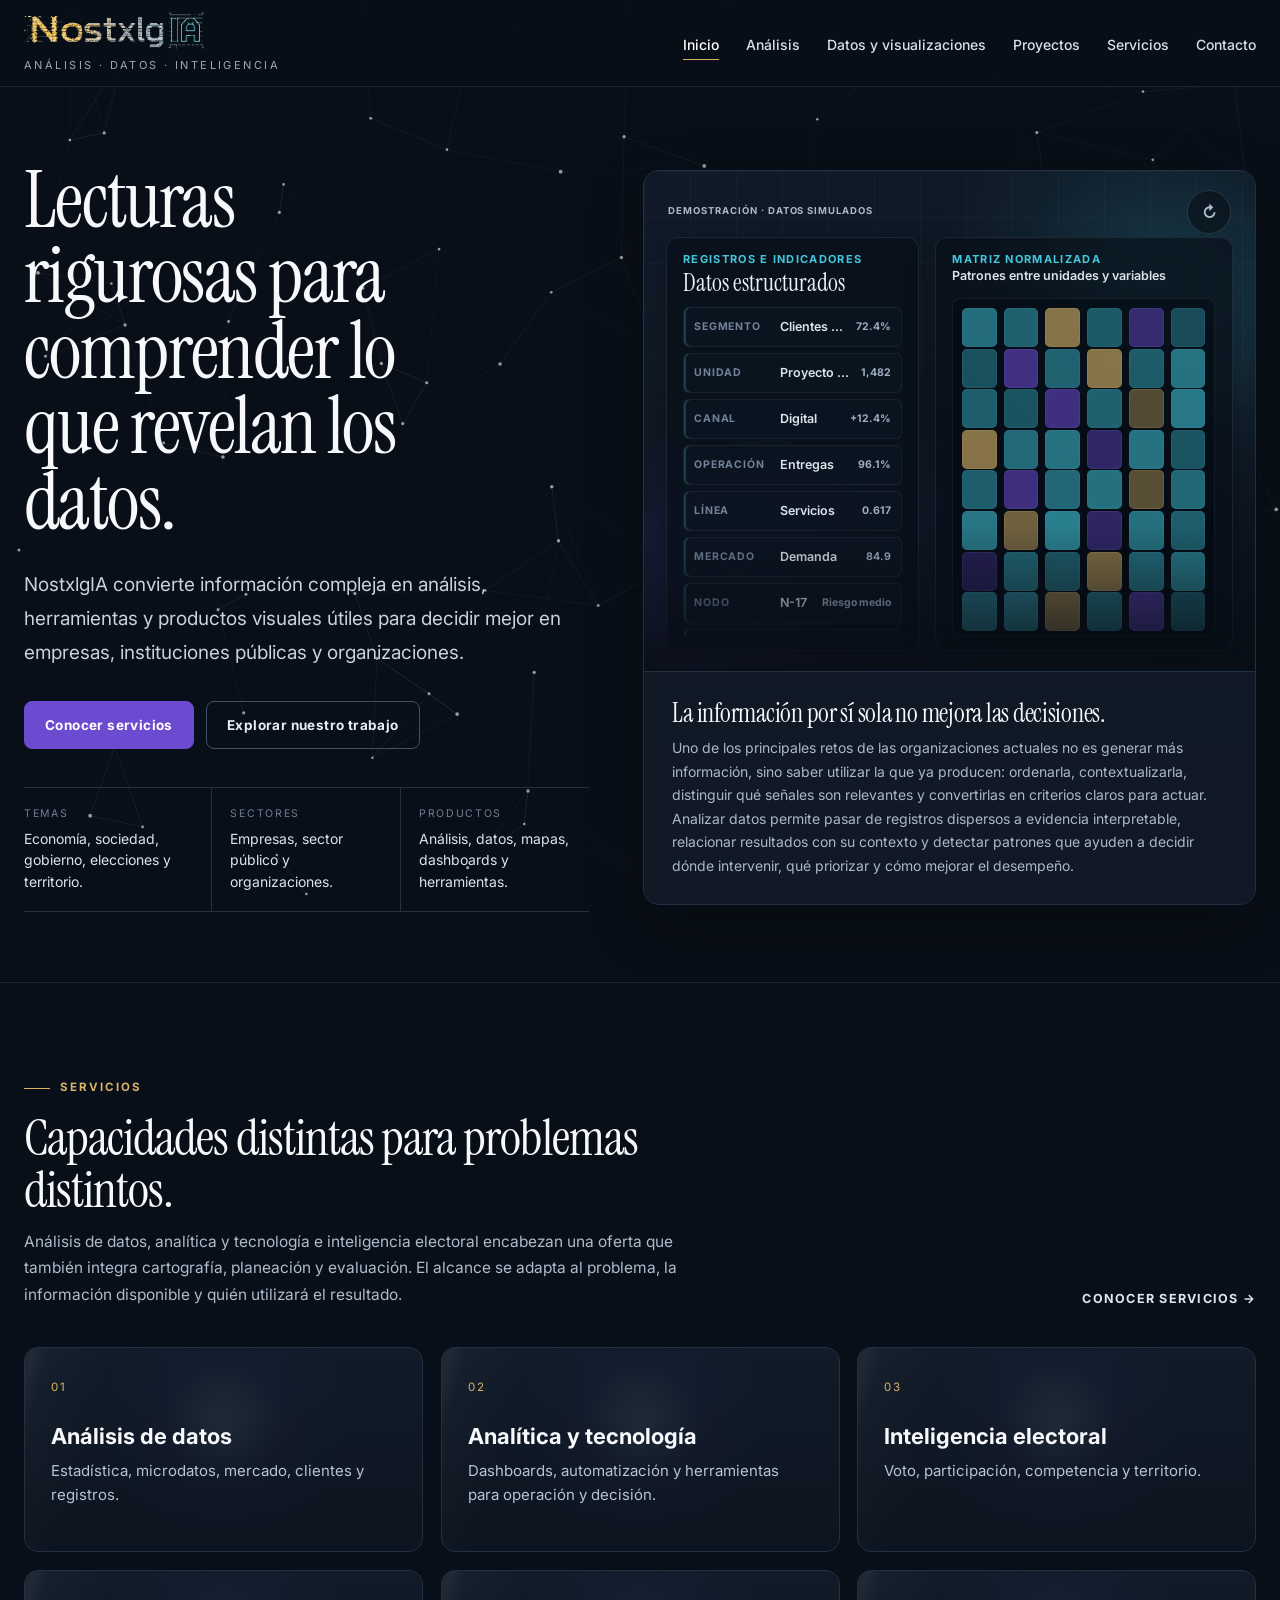
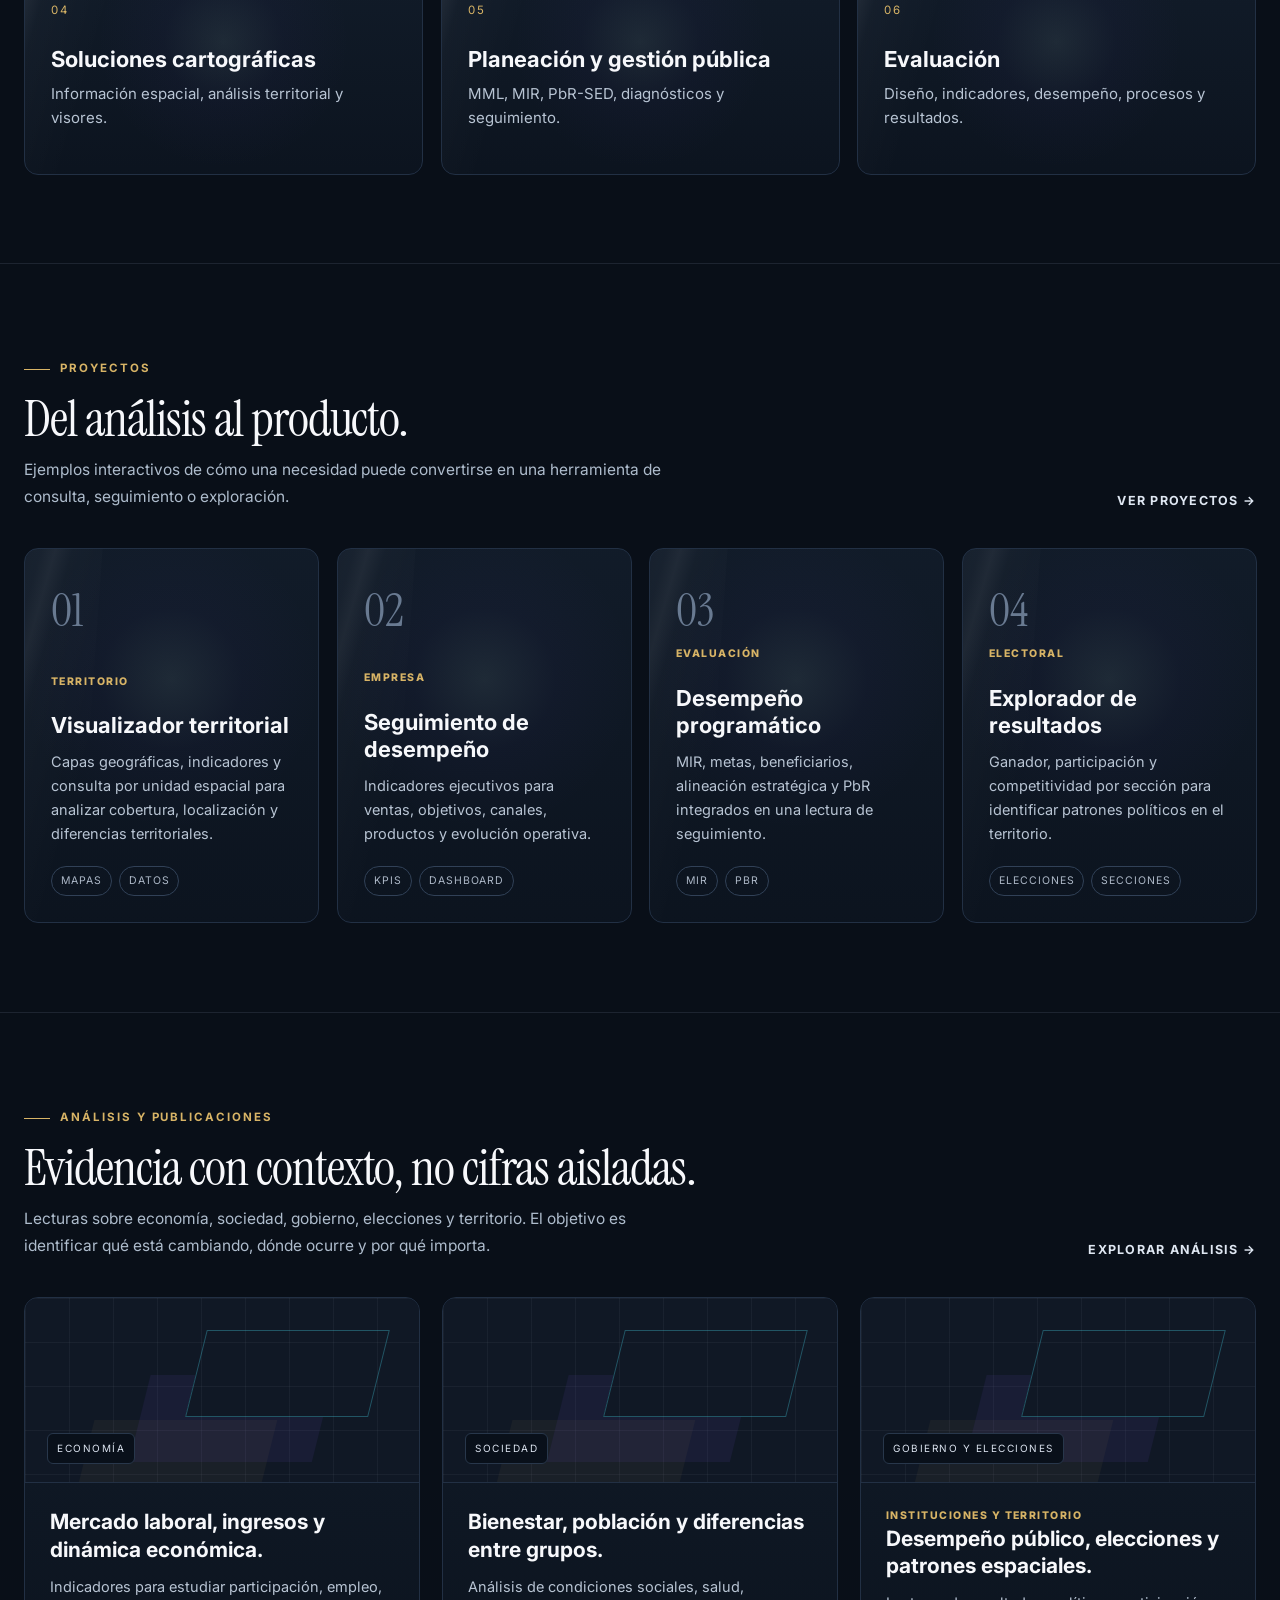
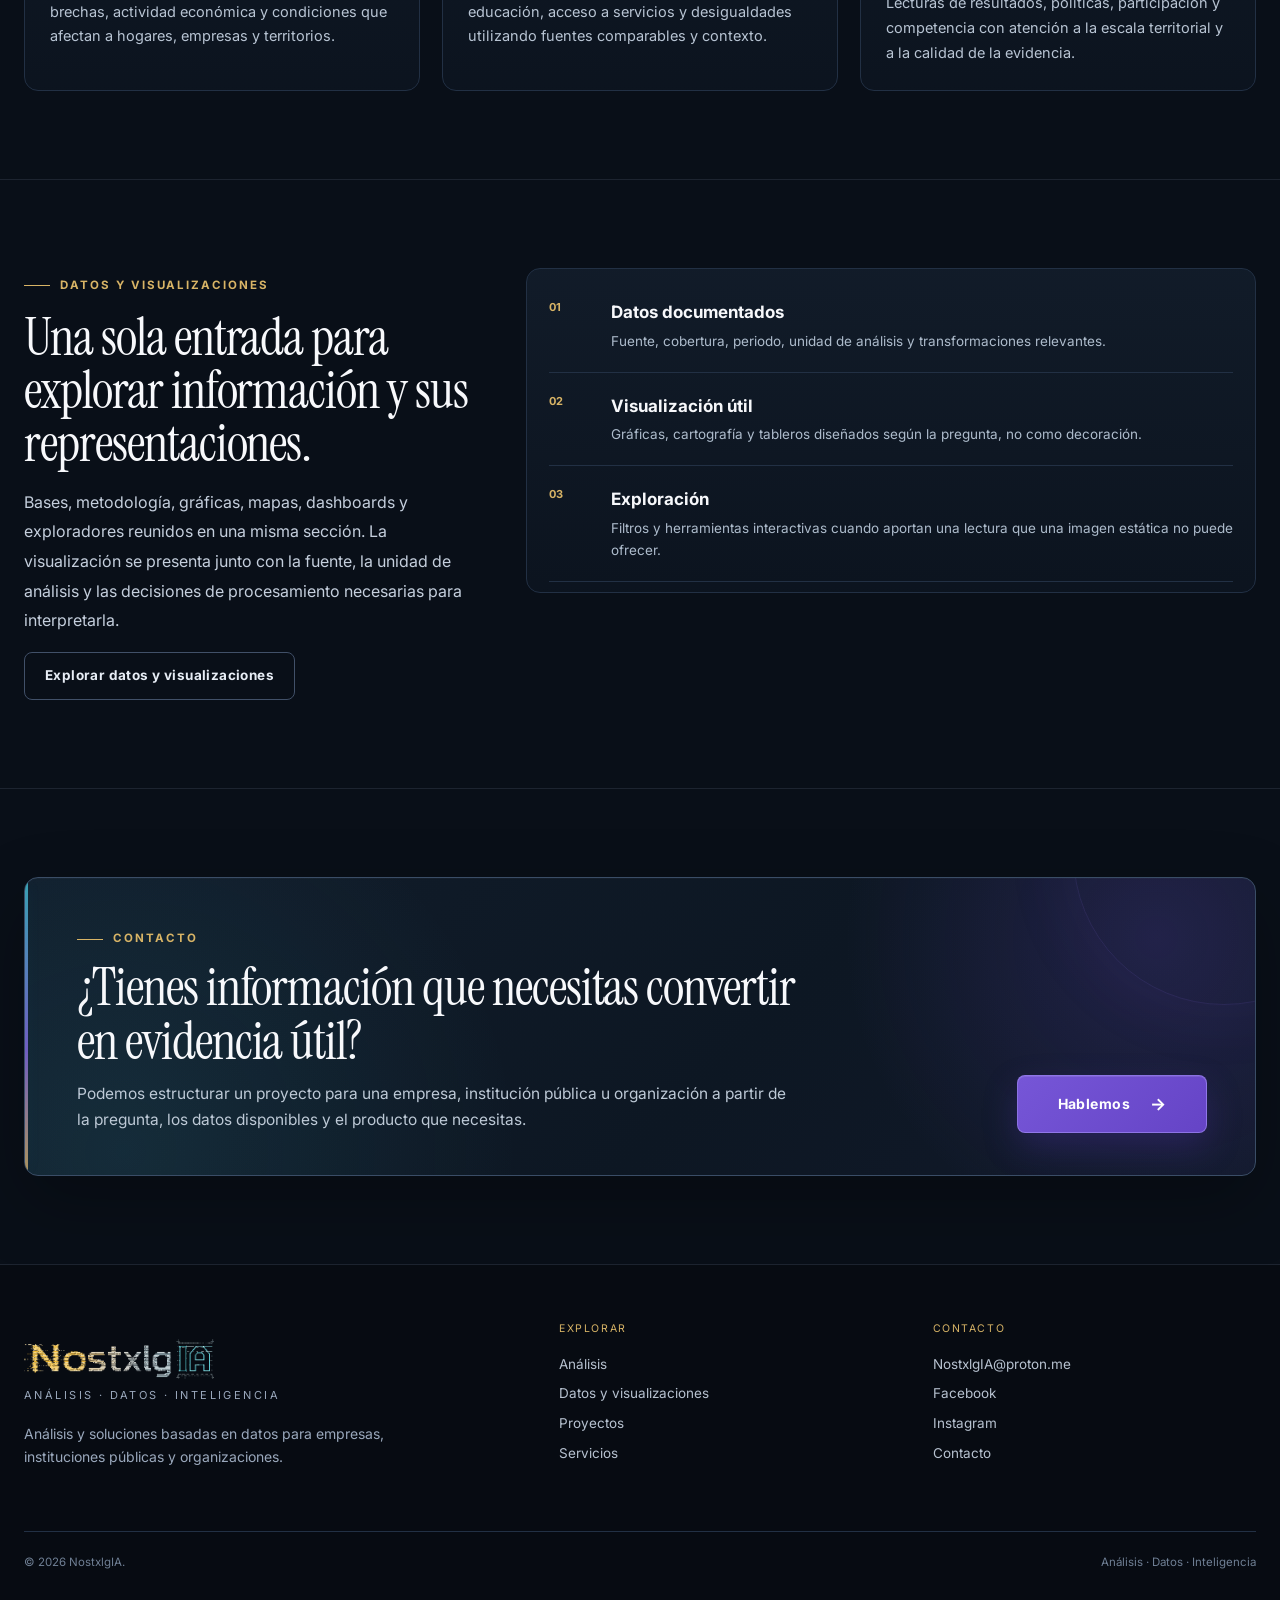
==== commit c097d3c0: "seo: metadatos sociales coherentes con contenido real" ====
--- a/index.html
+++ b/index.html
@@ -3,7 +3,7 @@
 <head><script src="/assets/js/url-clean.js?v=20261102"></script>
 <meta charset="utf-8"/>
 <meta content="width=device-width,initial-scale=1" name="viewport"/>
-<title>NostxlgIA — Análisis · Datos · Inteligencia</title><link rel="canonical" href="https://nostxlgia.com/"/>
+<title>NostxlgIA — Análisis · Datos · Inteligencia</title><meta property="og:type" content="website"/><meta property="og:site_name" content="NostxlgIA"/><meta property="og:title" content="NostxlgIA — Análisis · Datos · Inteligencia"/><meta property="og:description" content="Análisis, datos, cartografía, evaluación y soluciones analíticas para empresas, instituciones y organizaciones."/><meta property="og:url" content="https://nostxlgia.com/"/><meta name="twitter:card" content="summary"/><meta name="twitter:title" content="NostxlgIA — Análisis · Datos · Inteligencia"/><meta name="twitter:description" content="Análisis, datos, cartografía, evaluación y soluciones analíticas para empresas, instituciones y organizaciones."/><link rel="canonical" href="https://nostxlgia.com/"/>
 <meta content="Análisis, datos, cartografía, evaluación y soluciones analíticas para empresas, instituciones y organizaciones." name="description"/>
 <meta content="#090f18" name="theme-color"/>
 <link href="assets/images/favicon.svg" rel="icon" type="image/svg+xml"/>
--- a/assets/css/styles.css
+++ b/assets/css/styles.css
@@ -25,10 +25,6 @@
 button{color:inherit}
 ::selection{background:rgba(109,75,209,.55);color:#fff}
 .container{width:min(var(--content),calc(100% - 48px));margin-inline:auto}
-.skip-link{position:fixed;top:-90px;left:16px;z-index:250;padding:11px 16px;border-radius:6px;background:var(--gold);color:#08111d;font-weight:700;text-decoration:none}
-.skip-link:focus-visible{top:12px;outline:3px solid #fff;outline-offset:3px}
-.projects-list .project-feature[id]{scroll-margin-top:112px}
-.home-project-grid .project-card h3 a:hover,.home-project-grid .project-card h3 a:focus-visible{color:var(--cyan);text-decoration:underline;text-underline-offset:4px}
 .site-header{position:sticky;top:0;z-index:50;background:rgba(9,15,24,.92);backdrop-filter:blur(16px);border-bottom:1px solid var(--line-soft)}
 .header-inner{min-height:86px;display:flex;align-items:center;justify-content:space-between;gap:32px}
 .brand{display:inline-flex;flex-direction:column;gap:2px;flex-shrink:0}
@@ -132,7 +128,7 @@
 .territory-header{position:absolute;z-index:25;left:24px;right:24px;top:18px;display:flex;justify-content:space-between;align-items:center;gap:16px}
 .visual-kicker{font-size:10px;font-weight:700;letter-spacing:.18em;text-transform:uppercase;color:#c4cedb}
 .territory-toolbar{display:flex;align-items:center;gap:9px}
-.territory-control{appearance:none;border:1px solid rgba(148,163,184,.22);background:rgba(7,12,19,.62);color:#c8d3df;border-radius:999px;font:700 9px/1 Inter,system-ui,sans-serif;letter-spacing:.12em;text-transform:uppercase;min-width:44px;height:44px;padding:0 10px;display:inline-flex;align-items:center;justify-content:center;cursor:pointer;transition:background .18s ease,border-color .18s ease,color .18s ease,transform .18s ease}
+.territory-control{appearance:none;border:1px solid rgba(148,163,184,.22);background:rgba(7,12,19,.62);color:#c8d3df;border-radius:999px;font:700 9px/1 Inter,system-ui,sans-serif;letter-spacing:.12em;text-transform:uppercase;min-width:32px;height:30px;padding:0 10px;display:inline-flex;align-items:center;justify-content:center;cursor:pointer;transition:background .18s ease,border-color .18s ease,color .18s ease,transform .18s ease}
 .territory-control:hover,.territory-control:focus-visible{background:rgba(15,24,36,.94);border-color:rgba(67,199,218,.48);color:#fff;outline:0;transform:translateY(-1px)}
 .territory-control[disabled]{opacity:.42;cursor:default;pointer-events:none}
 .territory-control-wide{min-width:74px}
@@ -352,3 +348,11 @@
 @media (max-width:860px){.project-visual.ntx-territorial{grid-template-columns:minmax(0,76fr) minmax(104px,24fr);height:230px}.ntx-map{inset:18px 1px 9px;width:calc(100% - 2px);height:calc(100% - 27px)}.ntx-map-meta{top:7px;left:8px}.ntx-map-scale{left:7px;bottom:6px}.ntx-map-status{right:5px;bottom:5px}.ntx-side-panel{padding:6px}.ntx-panel-section{padding-bottom:5px}.ntx-panel-section+.ntx-panel-section{padding-top:5px}.ntx-panel-label,.ntx-variable-control label,.ntx-layer-controls legend{margin-bottom:4px;font-size:5.4px}.ntx-variable-control select{height:23px;font-size:6.6px;padding-left:4px}.ntx-layer-controls{gap:3px}.ntx-layer-controls label{font-size:6px}.ntx-legend ol{gap:3px}.ntx-legend li{font-size:5.3px}.ntx-unit-card{padding:6px}.ntx-unit-card strong{font-size:7.2px}.ntx-unit-code,.ntx-unit-value span,.ntx-unit-class>span{font-size:5px}.ntx-unit-code{margin-bottom:5px}.ntx-unit-value{margin-bottom:5px}.ntx-unit-value b{font-size:8.5px}}
 @media (max-width:420px){.project-visual.ntx-territorial{grid-template-columns:minmax(0,70fr) minmax(100px,30fr)}.ntx-map-meta strong{display:none}.ntx-map-status{max-width:64%}.ntx-legend li span{overflow:hidden;text-overflow:ellipsis}.ntx-unit{stroke-width:.75}.ntx-unit:hover,.ntx-unit:focus-visible,.ntx-unit.is-selected{stroke-width:1.7}}
 @media (prefers-reduced-motion:reduce){.ntx-territory-layer,.ntx-unit,.ntx-roads,.ntx-pois,.ntx-unit-card{transition:none!important}}
+
+/* Acceso directo al contenido para navegación mediante teclado. */
+.skip-link{position:fixed;top:-80px;left:16px;z-index:1000;padding:12px 16px;border-radius:7px;background:#d8b466;color:#0b121c;font-size:15px;font-weight:700;text-decoration:none}
+.skip-link:focus-visible{top:12px;outline:3px solid #fff;outline-offset:2px}
+main[id="contenido"]{scroll-margin-top:95px}
+
+/* Reiniciar visual: área de interacción mínima de 44 px, sin alterar la animación. */
+.territory-toolbar .territory-control[data-hero-replay]{min-width:44px;min-height:44px;height:44px;padding:0 12px;font-size:16px}
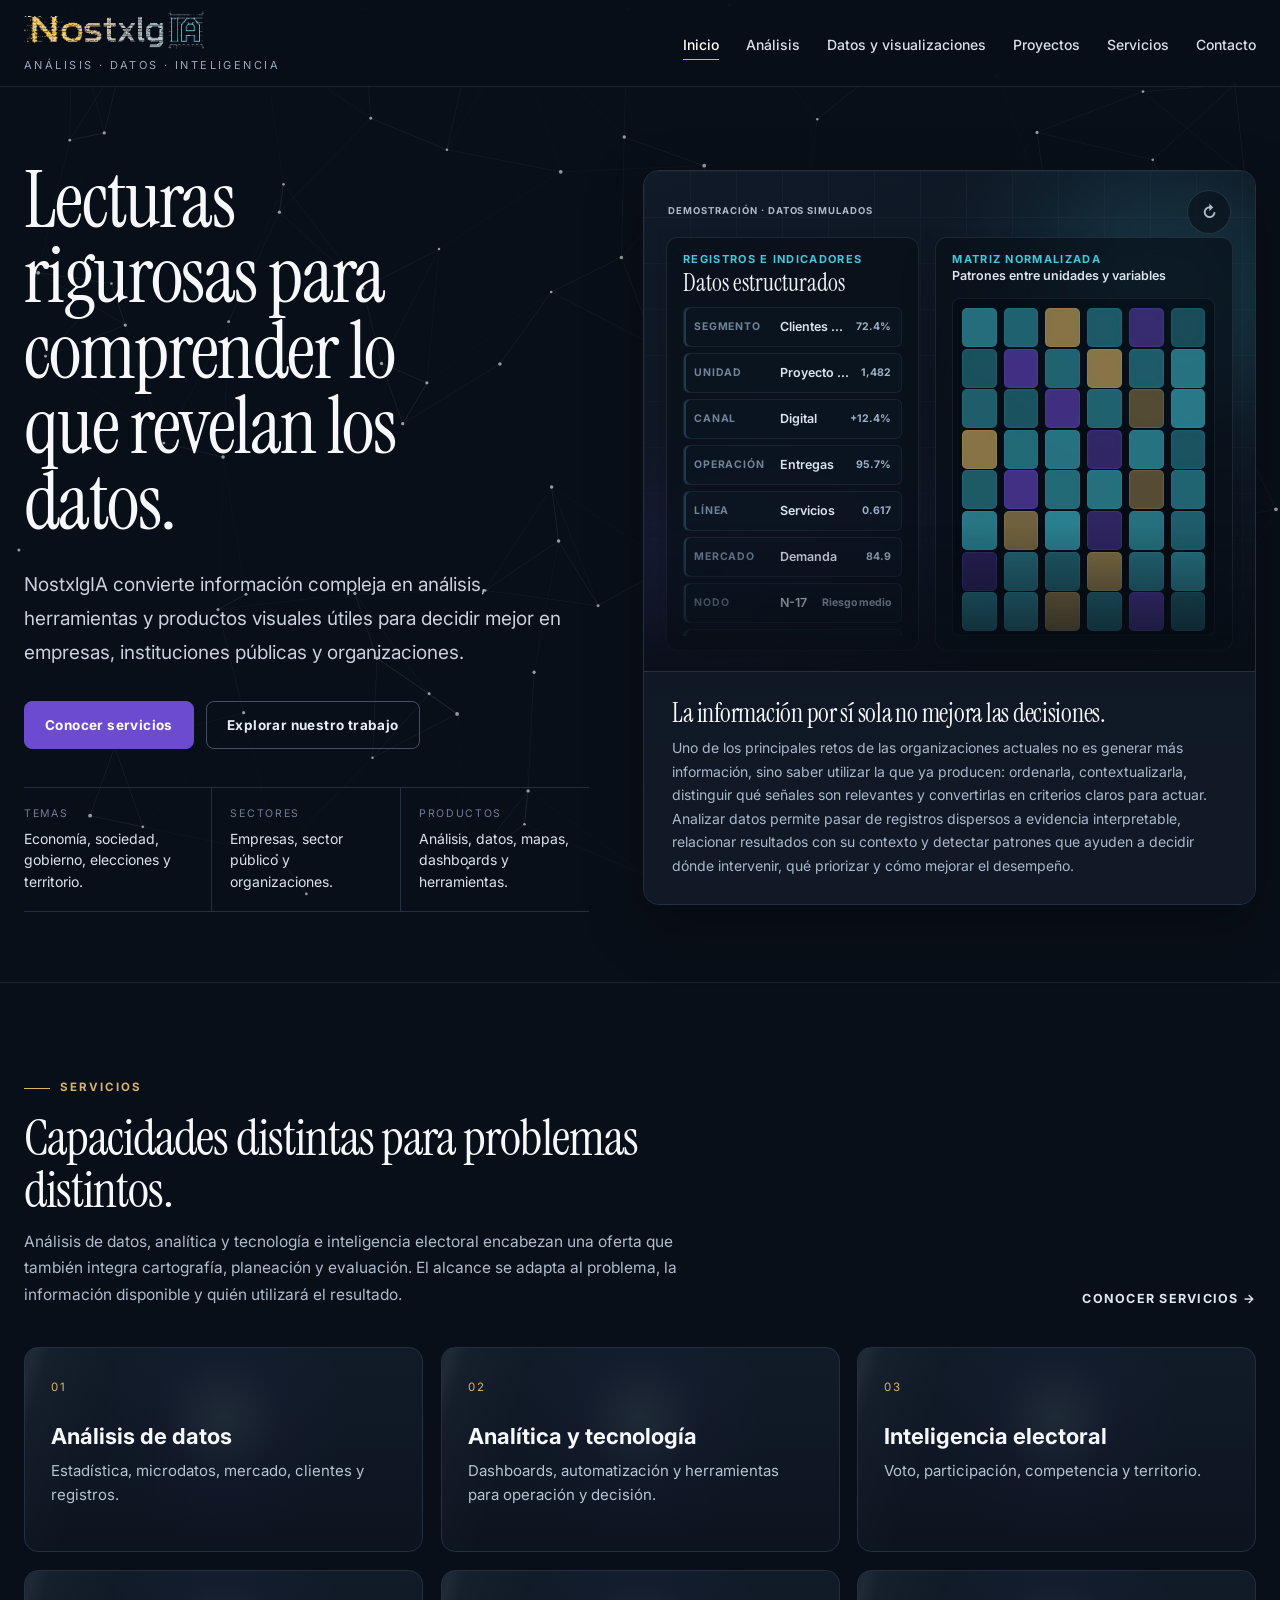
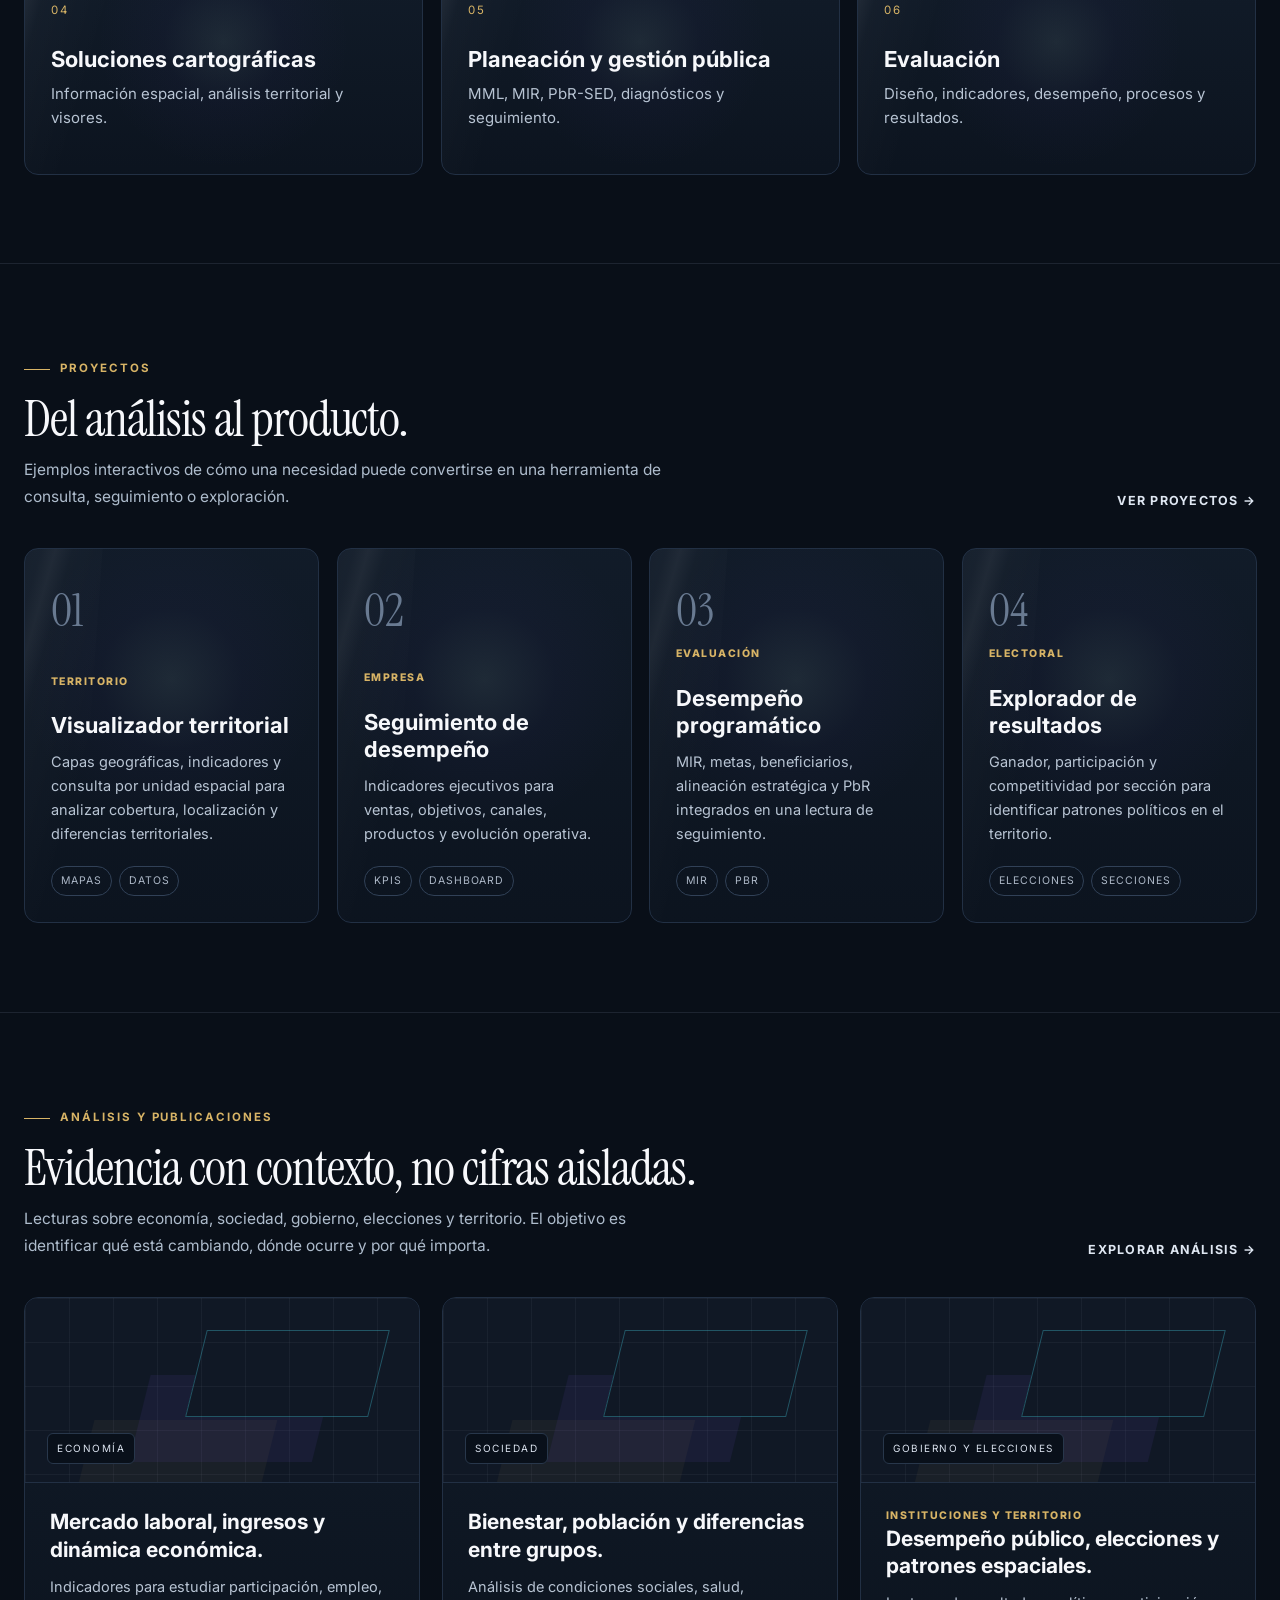
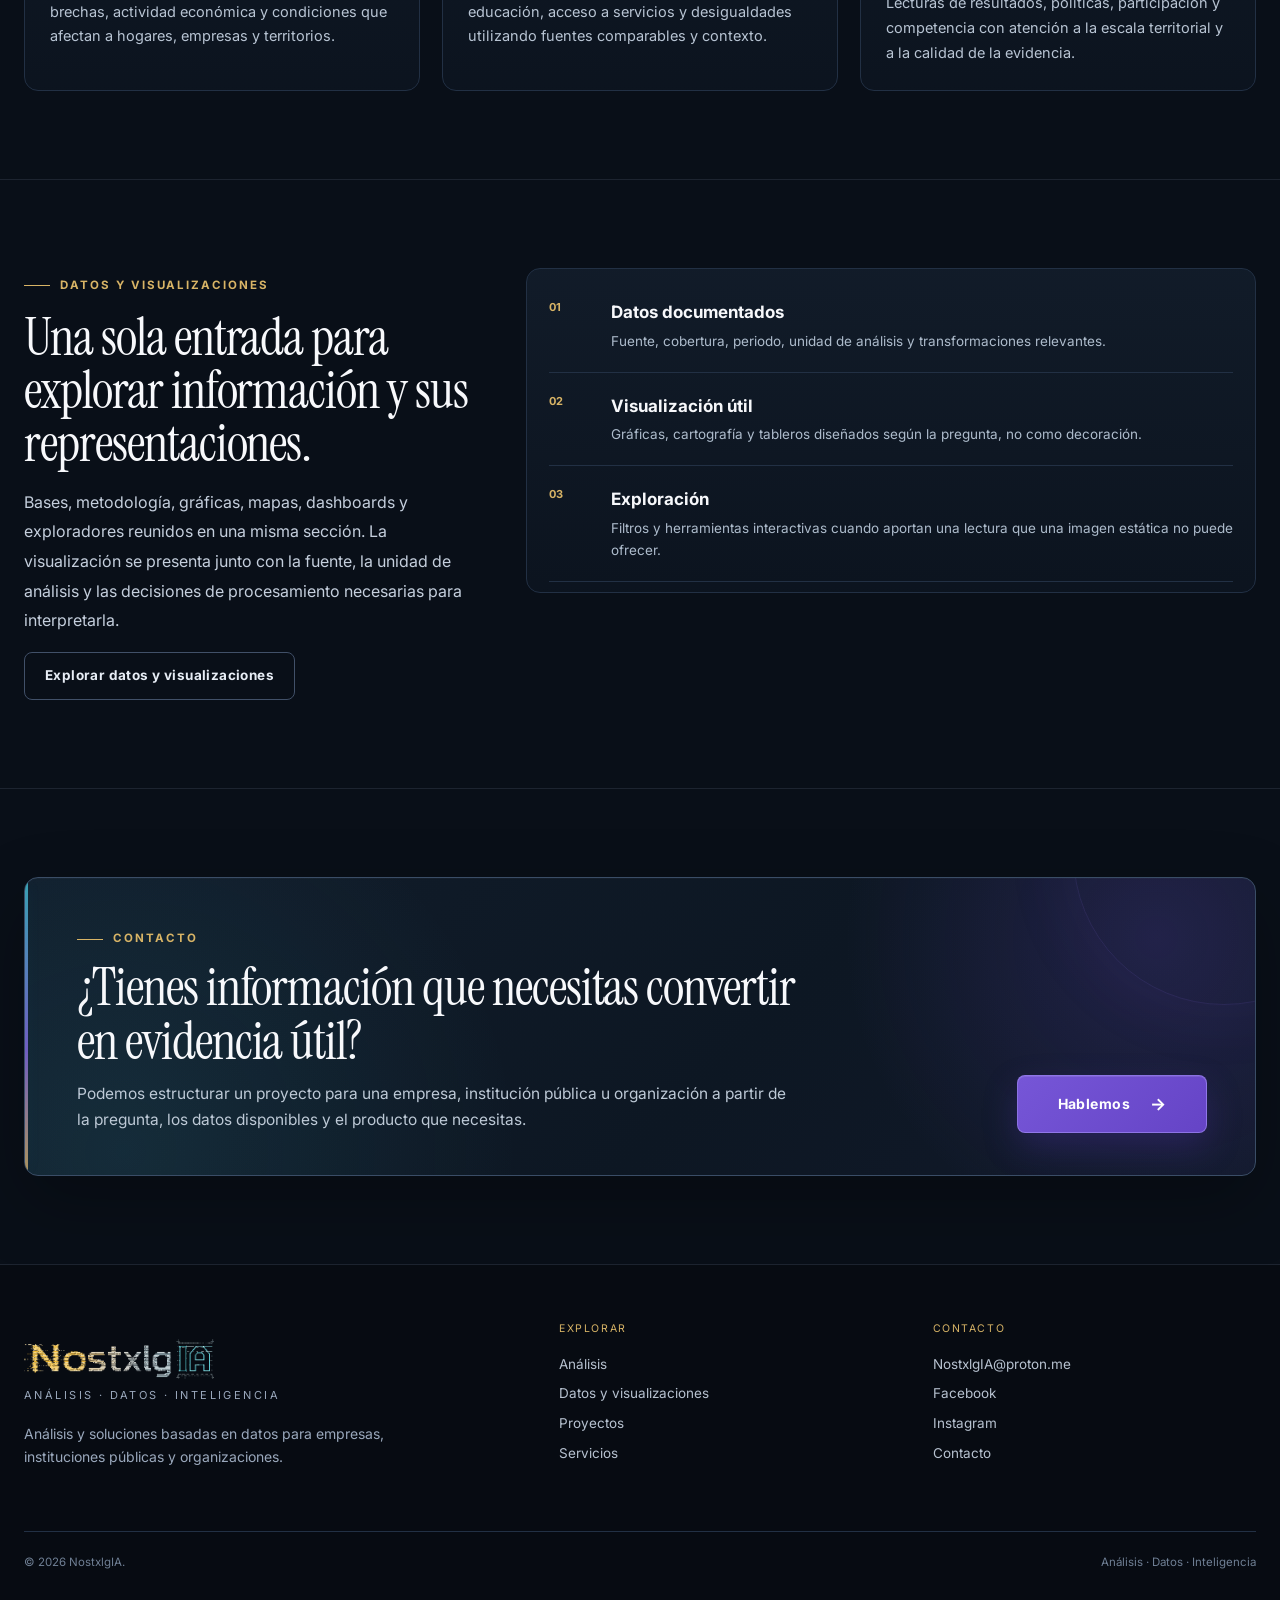
==== commit eeb41590: "feat(navigation): conecta los cuatro proyectos de portada con sus demostraciones" ====
--- a/index.html
+++ b/index.html
@@ -45,7 +45,7 @@
 
 <section class="section section-pad"><div class="container"><div class="section-head"><div class="section-head-copy"><span class="eyebrow">Servicios</span><h2 class="display">Capacidades distintas para problemas distintos.</h2><p>Análisis de datos, analítica y tecnología e inteligencia electoral encabezan una oferta que también integra cartografía, planeación y evaluación. El alcance se adapta al problema, la información disponible y quién utilizará el resultado.</p></div><a class="text-link" href="servicios/">Conocer servicios →</a></div><div class="services-preview"><a class="service-mini" href="servicios/#datos"><span class="service-no">01</span><h3>Análisis de datos</h3><p>Estadística, microdatos, mercado, clientes y registros.</p></a><a class="service-mini" href="servicios/#tecnologia"><span class="service-no">02</span><h3>Analítica y tecnología</h3><p>Dashboards, automatización y herramientas para operación y decisión.</p></a><a class="service-mini" href="servicios/#electoral"><span class="service-no">03</span><h3>Inteligencia electoral</h3><p>Voto, participación, competencia y territorio.</p></a><a class="service-mini" href="servicios/#cartografia"><span class="service-no">04</span><h3>Soluciones cartográficas</h3><p>Información espacial, análisis territorial y visores.</p></a><a class="service-mini" href="servicios/#planeacion"><span class="service-no">05</span><h3>Planeación y gestión pública</h3><p>MML, MIR, PbR-SED, diagnósticos y seguimiento.</p></a><a class="service-mini" href="servicios/#evaluacion"><span class="service-no">06</span><h3>Evaluación</h3><p>Diseño, indicadores, desempeño, procesos y resultados.</p></a></div></div></section>
 
-<section class="section section-pad"><div class="container"><div class="section-head"><div class="section-head-copy"><span class="eyebrow">Proyectos</span><h2 class="display">Del análisis al producto.</h2><p>Ejemplos interactivos de cómo una necesidad puede convertirse en una herramienta de consulta, seguimiento o exploración.</p></div><a class="text-link" href="proyectos/">Ver proyectos →</a></div><div class="project-grid home-project-grid"><article class="card project-card"><div class="project-index">01</div><span class="category">Territorio</span><h3>Visualizador territorial</h3><p>Capas geográficas, indicadores y consulta por unidad espacial para analizar cobertura, localización y diferencias territoriales.</p><div class="tag-row"><span class="tag">Mapas</span><span class="tag">Datos</span></div></article><article class="card project-card"><div class="project-index">02</div><span class="category">Empresa</span><h3>Seguimiento de desempeño</h3><p>Indicadores ejecutivos para ventas, objetivos, canales, productos y evolución operativa.</p><div class="tag-row"><span class="tag">KPIs</span><span class="tag">Dashboard</span></div></article><article class="card project-card"><div class="project-index">03</div><span class="category">Evaluación</span><h3>Desempeño programático</h3><p>MIR, metas, beneficiarios, alineación estratégica y PbR integrados en una lectura de seguimiento.</p><div class="tag-row"><span class="tag">MIR</span><span class="tag">PbR</span></div></article><article class="card project-card"><div class="project-index">04</div><span class="category">Electoral</span><h3>Explorador de resultados</h3><p>Ganador, participación y competitividad por sección para identificar patrones políticos en el territorio.</p><div class="tag-row"><span class="tag">Elecciones</span><span class="tag">Secciones</span></div></article></div></div></section>
+<section class="section section-pad"><div class="container"><div class="section-head"><div class="section-head-copy"><span class="eyebrow">Proyectos</span><h2 class="display">Del análisis al producto.</h2><p>Ejemplos interactivos de cómo una necesidad puede convertirse en una herramienta de consulta, seguimiento o exploración.</p></div><a class="text-link" href="proyectos/">Ver proyectos →</a></div><div class="project-grid home-project-grid"><article class="card project-card"><div class="project-index">01</div><span class="category">Territorio</span><h3><a href="proyectos/#territorio" class="home-project-link">Visualizador territorial</a></h3><p>Capas geográficas, indicadores y consulta por unidad espacial para analizar cobertura, localización y diferencias territoriales.</p><div class="tag-row"><span class="tag">Mapas</span><span class="tag">Datos</span></div></article><article class="card project-card"><div class="project-index">02</div><span class="category">Empresa</span><h3><a href="proyectos/#comercial" class="home-project-link">Seguimiento de desempeño</a></h3><p>Indicadores ejecutivos para ventas, objetivos, canales, productos y evolución operativa.</p><div class="tag-row"><span class="tag">KPIs</span><span class="tag">Dashboard</span></div></article><article class="card project-card"><div class="project-index">03</div><span class="category">Evaluación</span><h3><a href="proyectos/#evaluacion" class="home-project-link">Desempeño programático</a></h3><p>MIR, metas, beneficiarios, alineación estratégica y PbR integrados en una lectura de seguimiento.</p><div class="tag-row"><span class="tag">MIR</span><span class="tag">PbR</span></div></article><article class="card project-card"><div class="project-index">04</div><span class="category">Electoral</span><h3><a href="proyectos/#electoral" class="home-project-link">Explorador de resultados</a></h3><p>Ganador, participación y competitividad por sección para identificar patrones políticos en el territorio.</p><div class="tag-row"><span class="tag">Elecciones</span><span class="tag">Secciones</span></div></article></div></div></section>
 
 <section class="section section-pad"><div class="container"><div class="section-head"><div class="section-head-copy"><span class="eyebrow">Análisis y publicaciones</span><h2 class="display">Evidencia con contexto, no cifras aisladas.</h2><p>Lecturas sobre economía, sociedad, gobierno, elecciones y territorio. El objetivo es identificar qué está cambiando, dónde ocurre y por qué importa.</p></div><a class="text-link" href="analisis/">Explorar análisis →</a></div><div class="card-grid"><article class="card publication-card analysis-card"><div class="media-placeholder"><span class="media-label">Economía</span></div><div class="card-body"><h3 class="card-title">Mercado laboral, ingresos y dinámica económica.</h3><p class="card-copy">Indicadores para estudiar participación, empleo, brechas, actividad económica y condiciones que afectan a hogares, empresas y territorios.</p></div></article><article class="card publication-card analysis-card"><div class="media-placeholder"><span class="media-label">Sociedad</span></div><div class="card-body"><h3 class="card-title">Bienestar, población y diferencias entre grupos.</h3><p class="card-copy">Análisis de condiciones sociales, salud, educación, acceso a servicios y desigualdades utilizando fuentes comparables y contexto.</p></div></article><article class="card publication-card analysis-card"><div class="media-placeholder"><span class="media-label">Gobierno y elecciones</span></div><div class="card-body"><span class="category">Instituciones y territorio</span><h3 class="card-title">Desempeño público, elecciones y patrones espaciales.</h3><p class="card-copy">Lecturas de resultados, políticas, participación y competencia con atención a la escala territorial y a la calidad de la evidencia.</p></div></article></div></div></section>
 
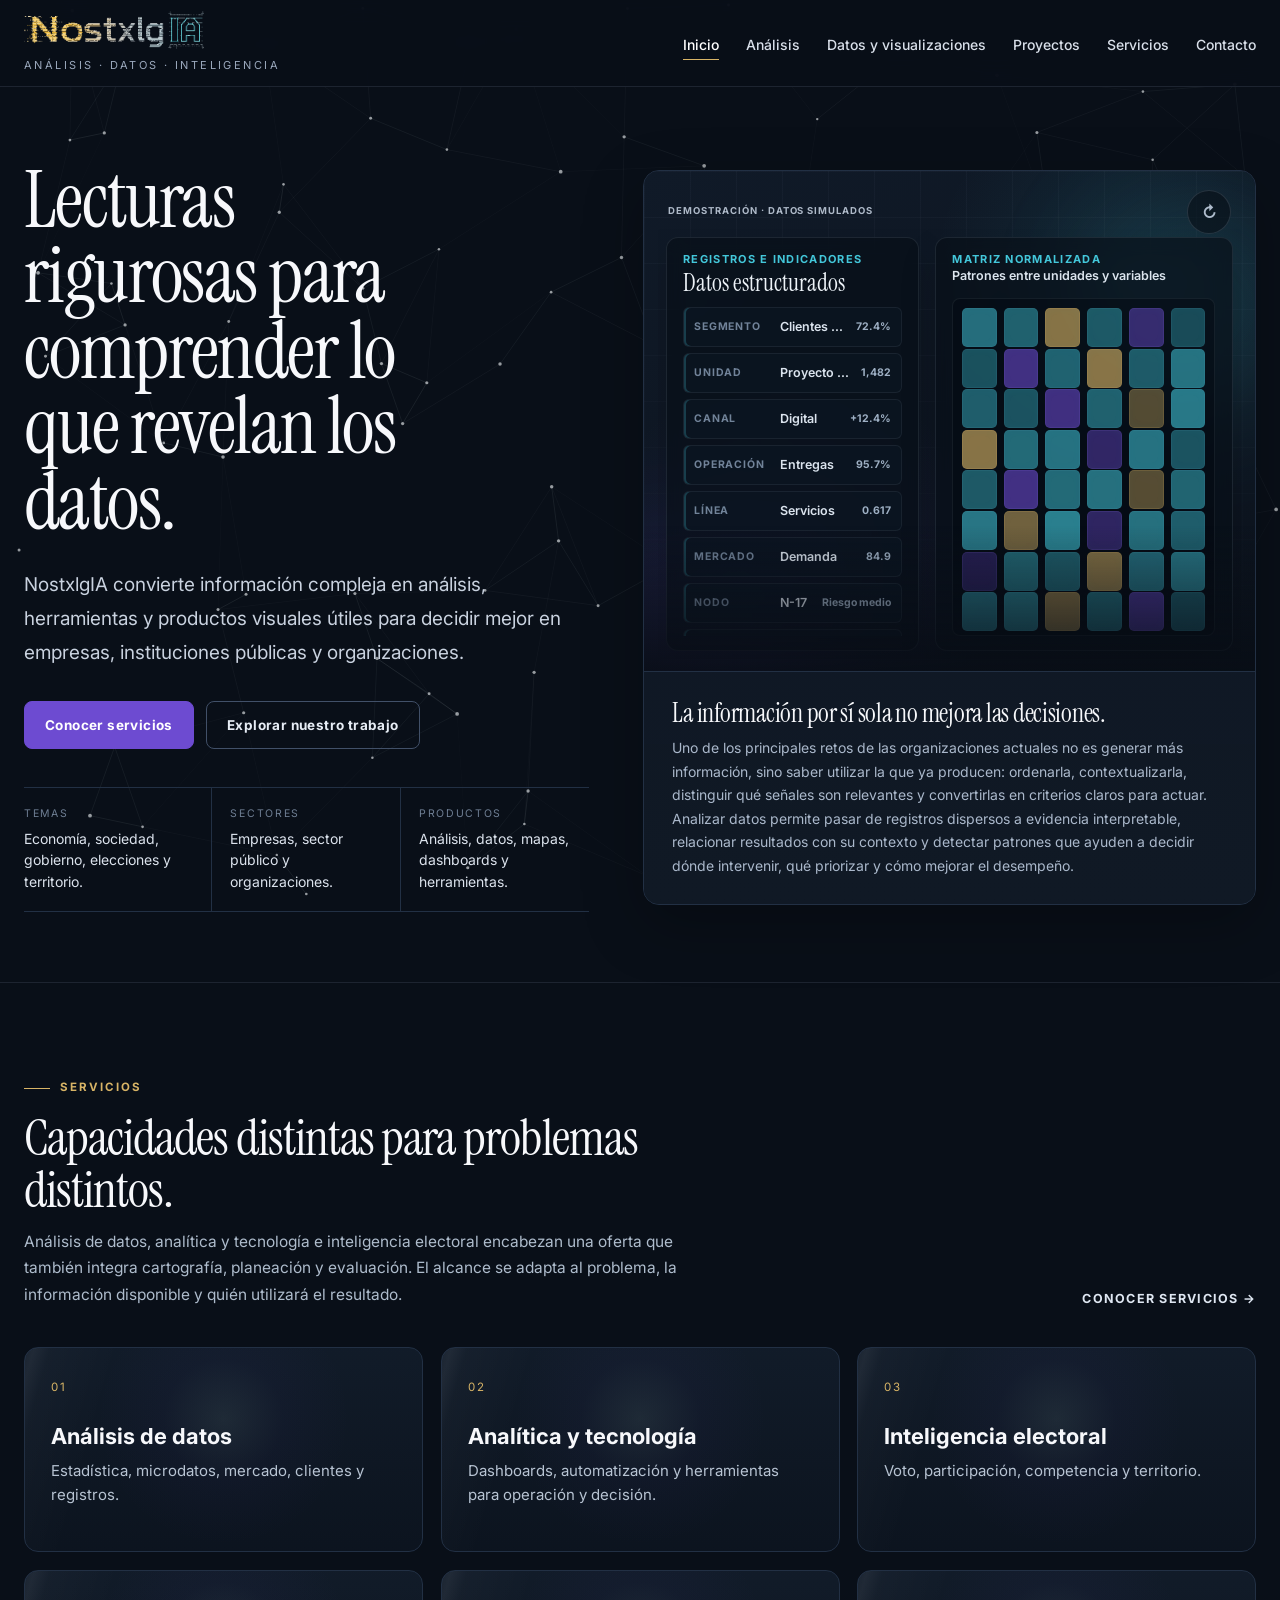
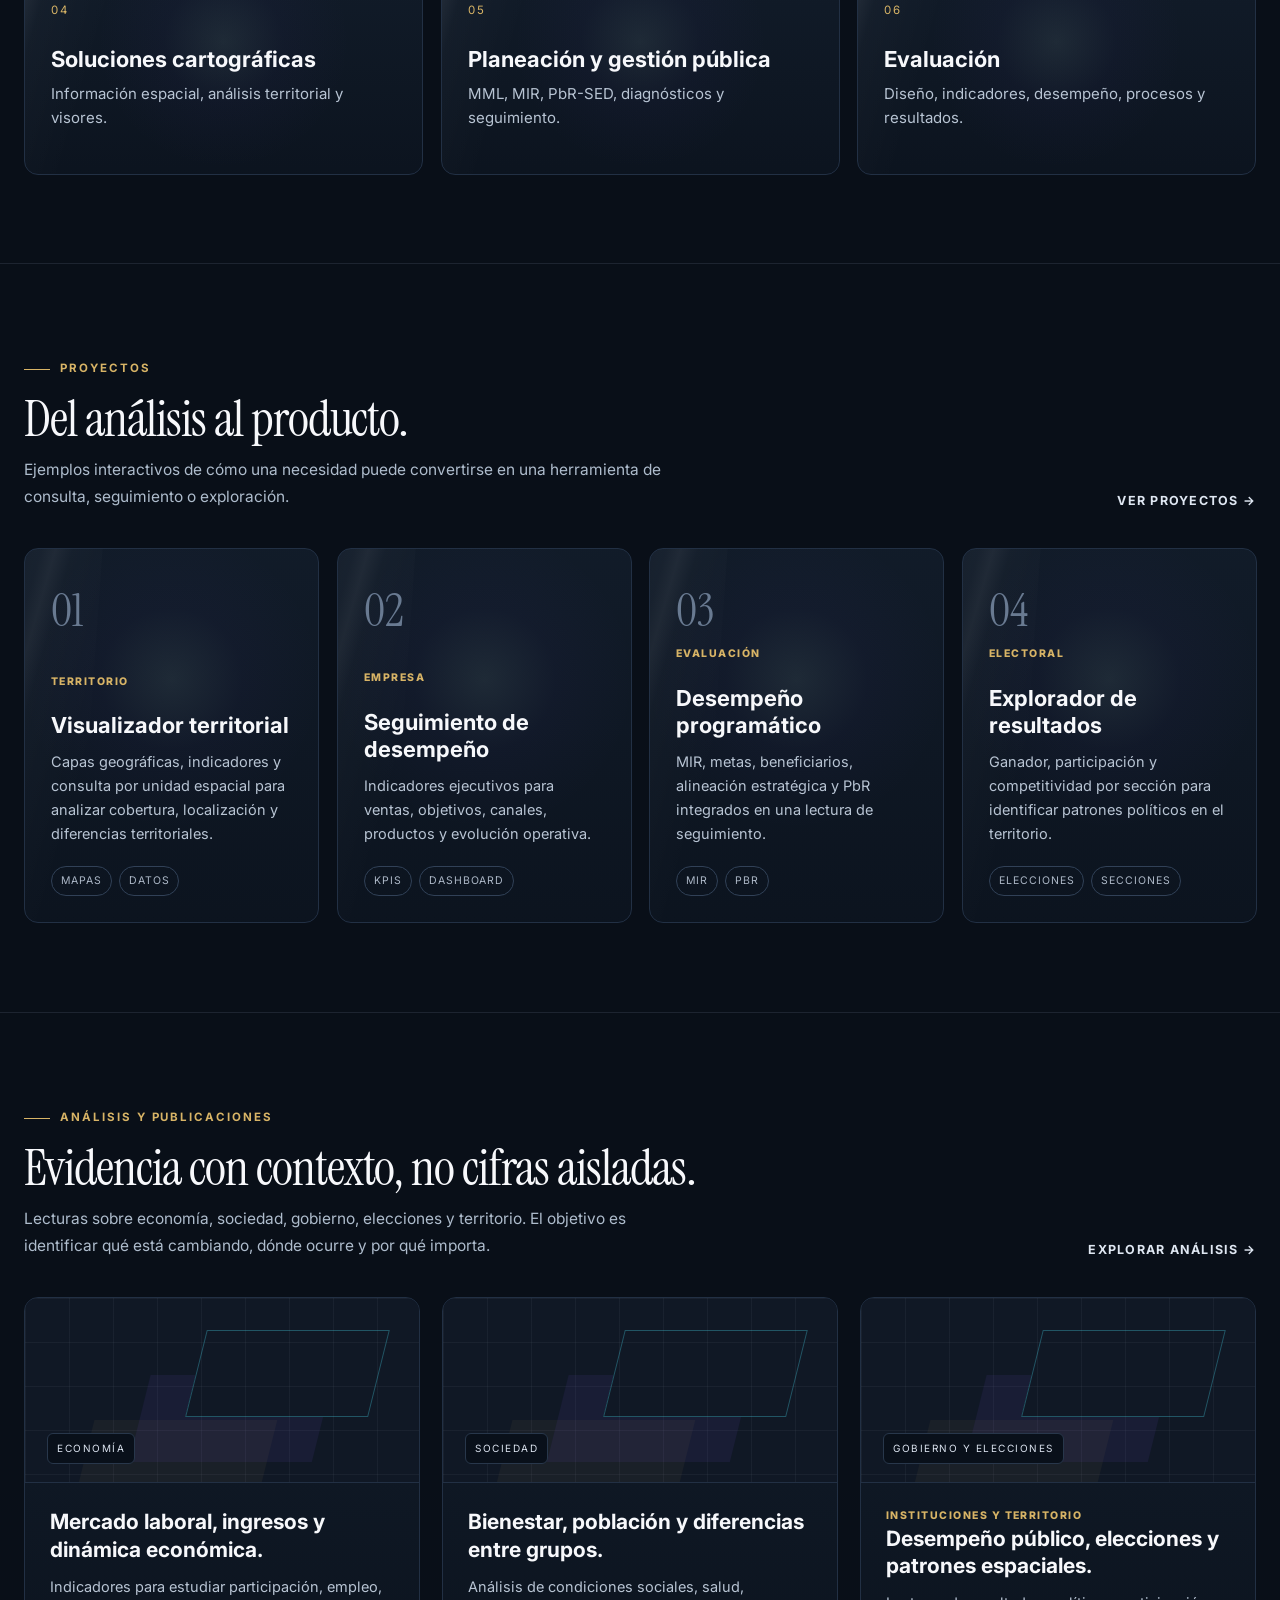
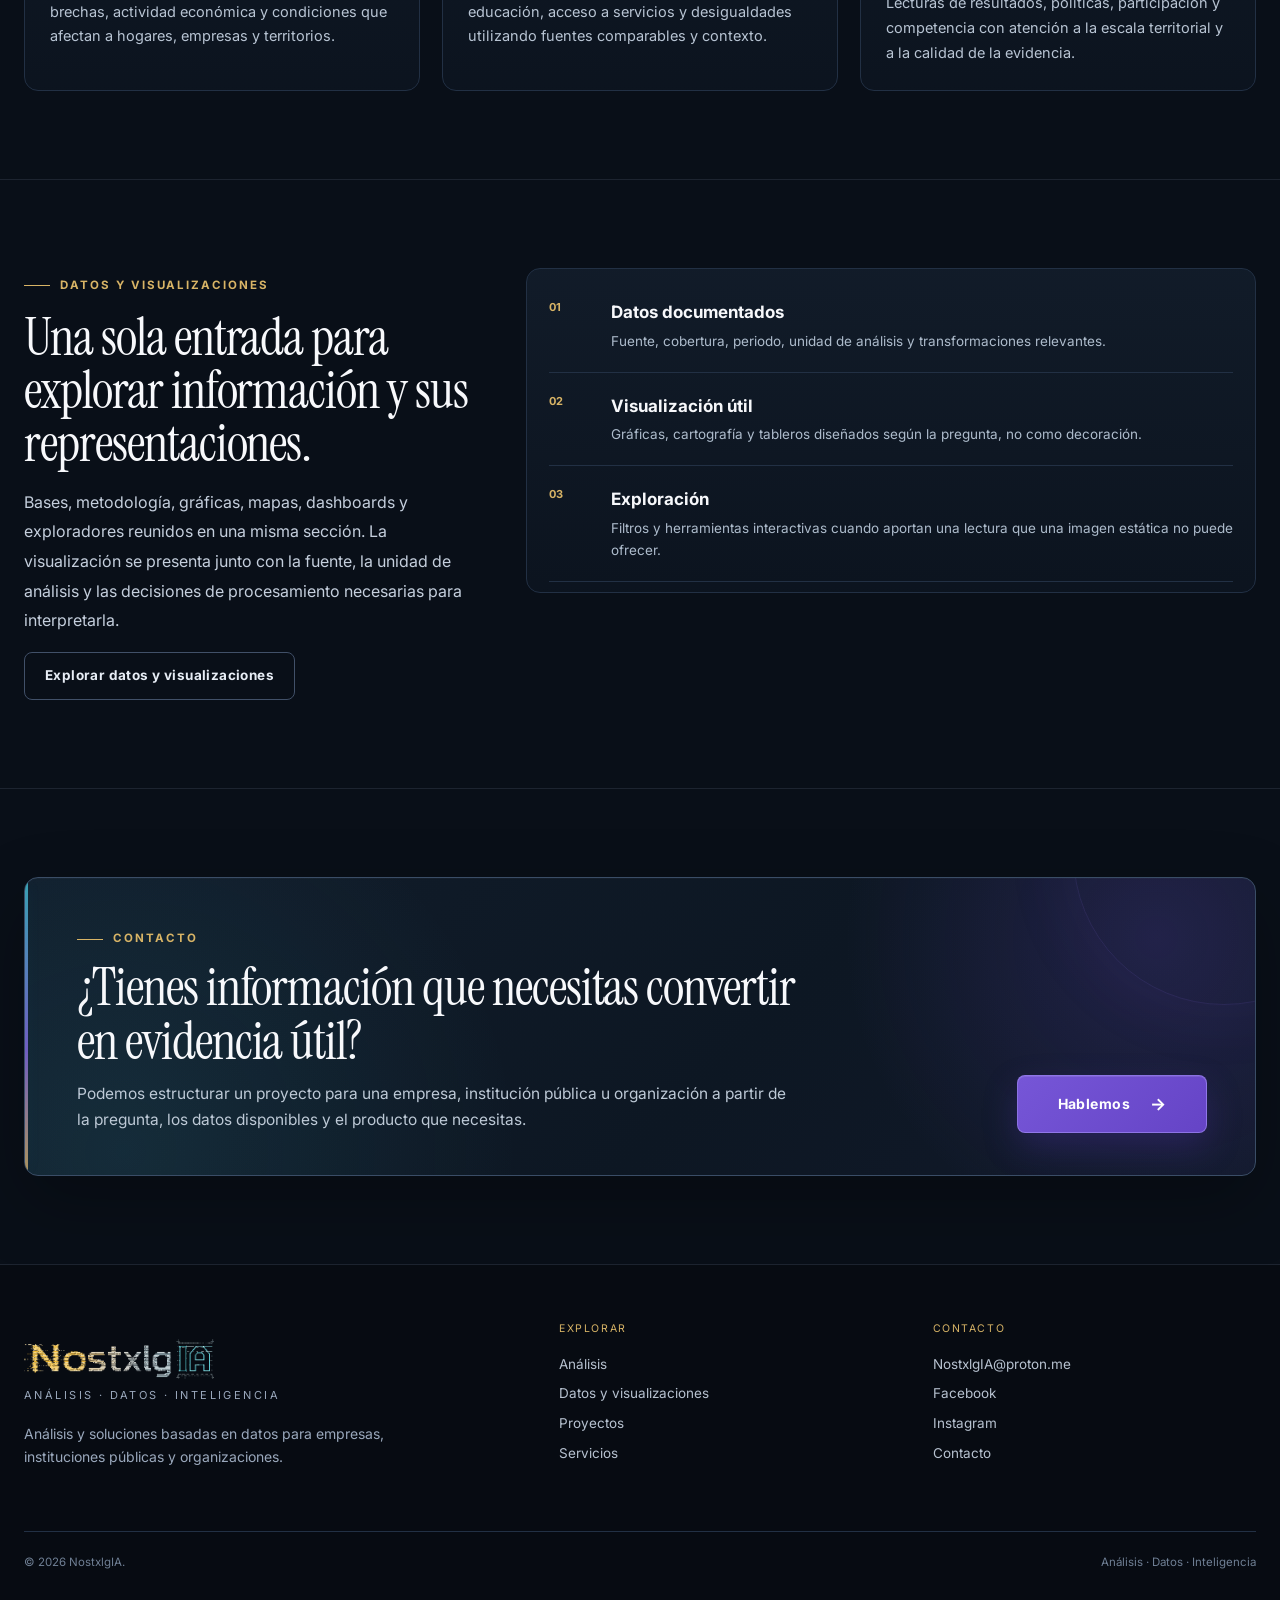
==== commit e08c148c: "chore(cache): carga los nuevos estilos y foco cartográfico" ====
--- a/index.html
+++ b/index.html
@@ -13,7 +13,7 @@
 <link href="assets/css/styles.css" rel="stylesheet"/>
 <link href="assets/css/site-refinement.css" rel="stylesheet"/>
 <link data-site-polish href="assets/css/site-polish.css?v=20260911-ab1" rel="stylesheet"/>
-<link href="assets/css/home.css?v=20260911-home2" rel="stylesheet"/>
+<link href="assets/css/home.css?v=20261105-project-links" rel="stylesheet"/>
 </head>
 <body class="home-page"><a class="skip-link" href="#contenido">Saltar al contenido</a>
 <header class="site-header"><div class="container header-inner">
--- a/assets/css/home.css
+++ b/assets/css/home.css
@@ -180,3 +180,7 @@
   .home-page .depth-card,.home-page .depth-card::before,.home-page .depth-card::after{transition:none!important;animation:none!important;transform:none!important}
   .home-page .data-territory-visual .analysis-trend,.home-page .data-territory-visual .analysis-dot{animation:none!important;stroke-dashoffset:0!important;opacity:1!important;transform:none!important}
 }
+
+/* Enlaces directos a las demostraciones, con foco de teclado visible. */
+.home-page .home-project-link:hover{text-decoration:underline;text-underline-offset:4px}
+.home-page .home-project-link:focus-visible{outline:2px solid var(--gold);outline-offset:5px;border-radius:2px}
